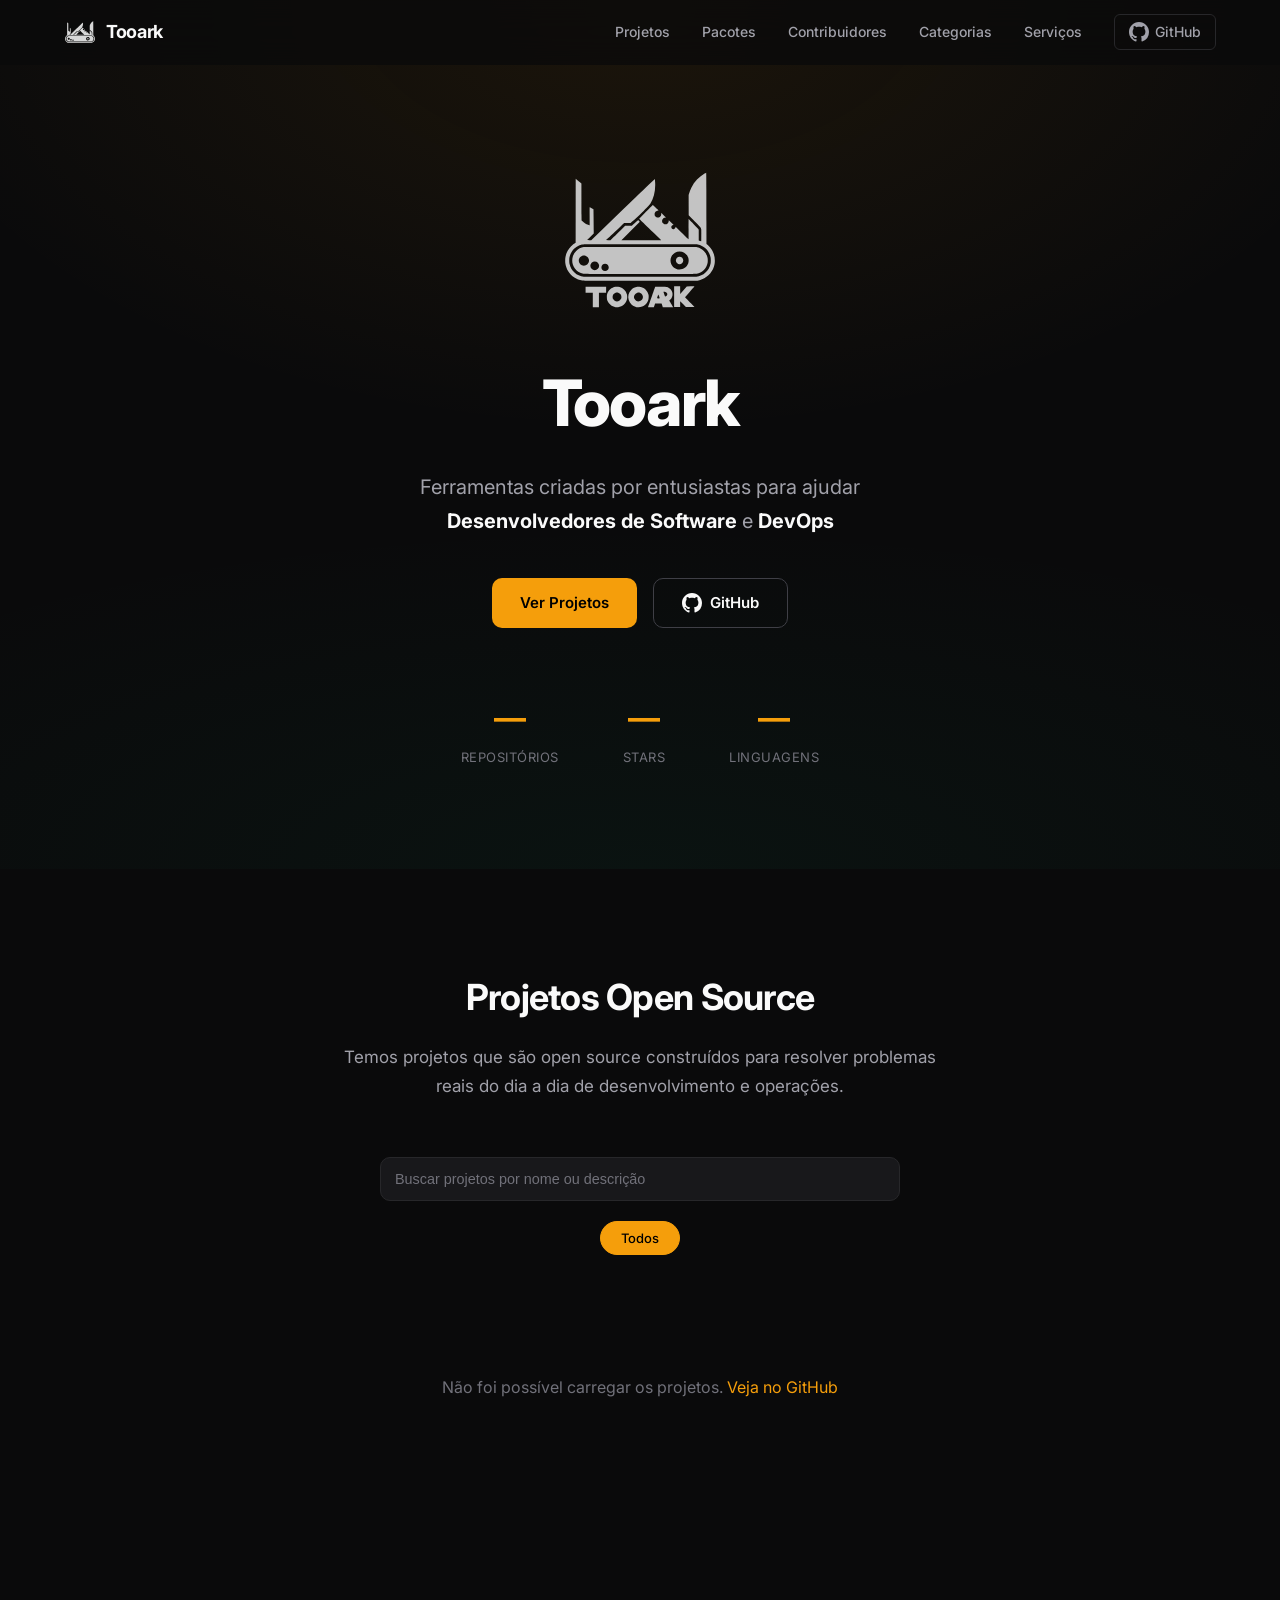
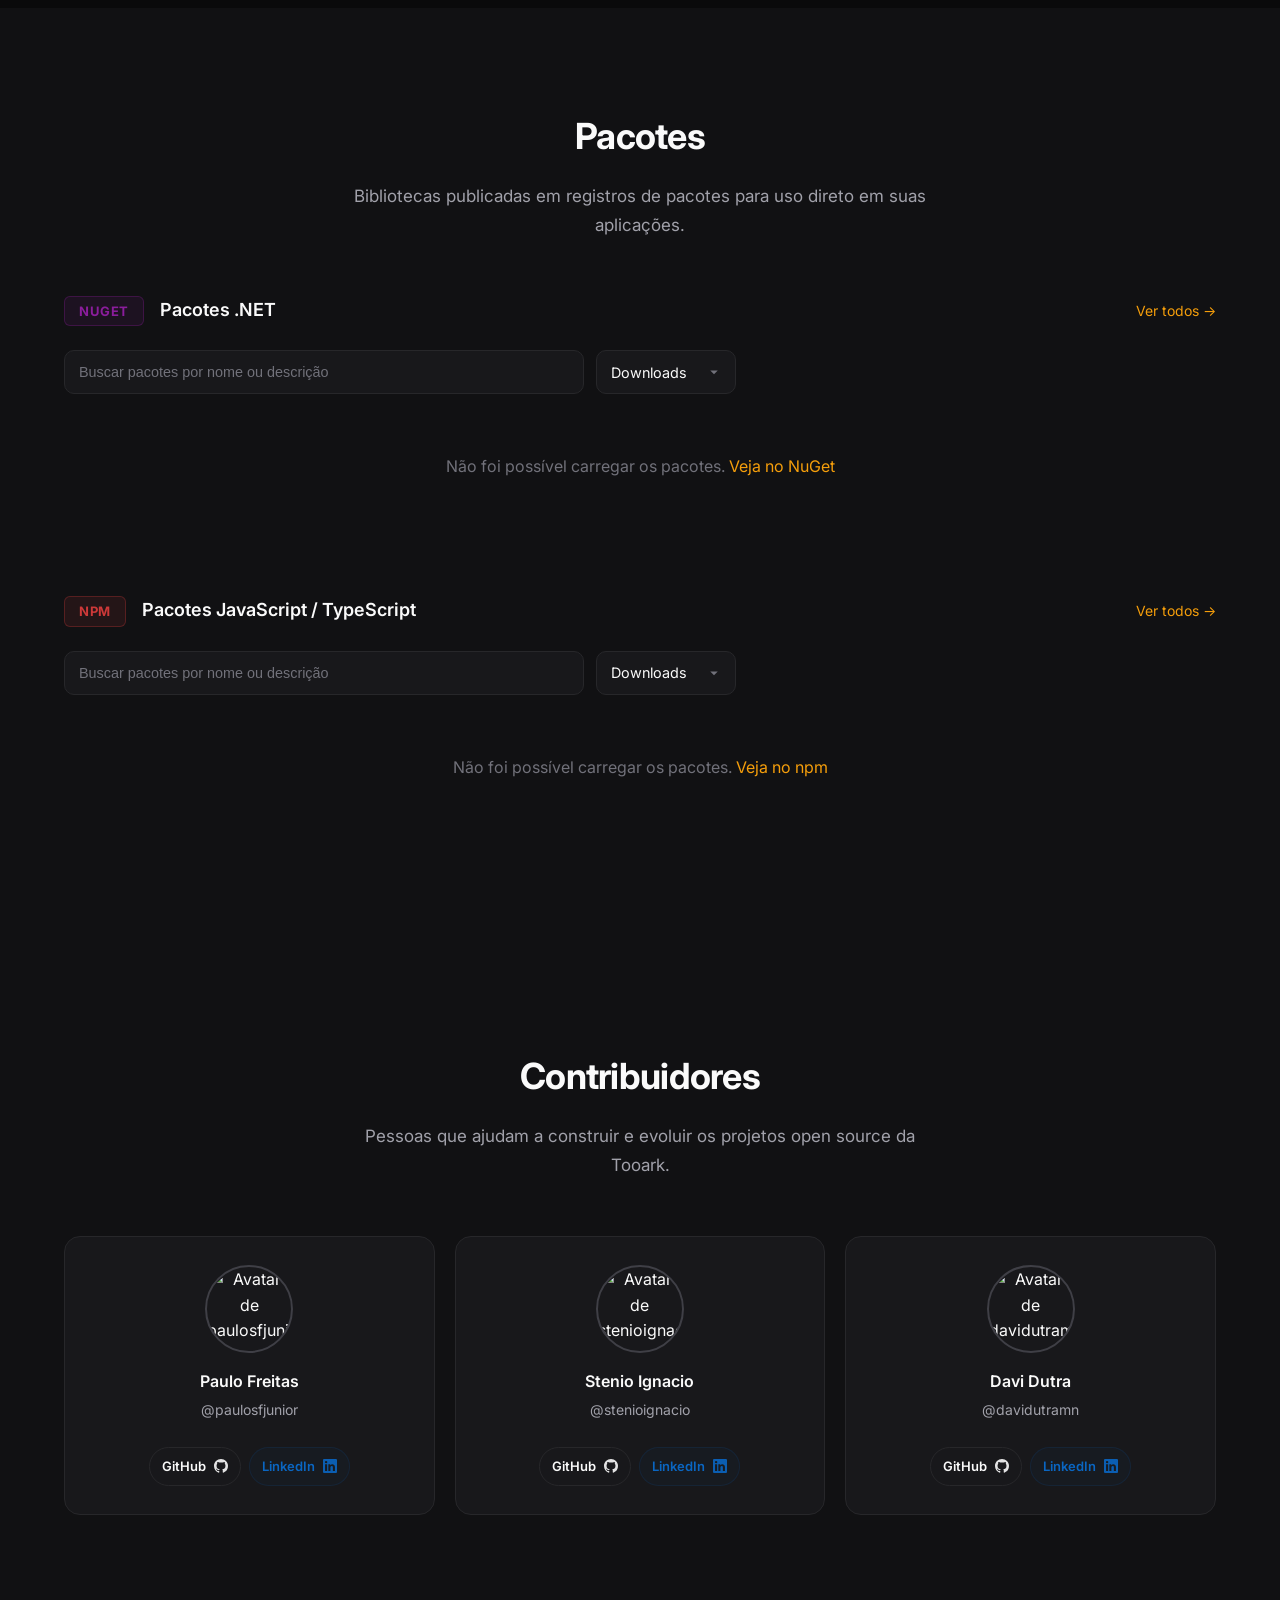
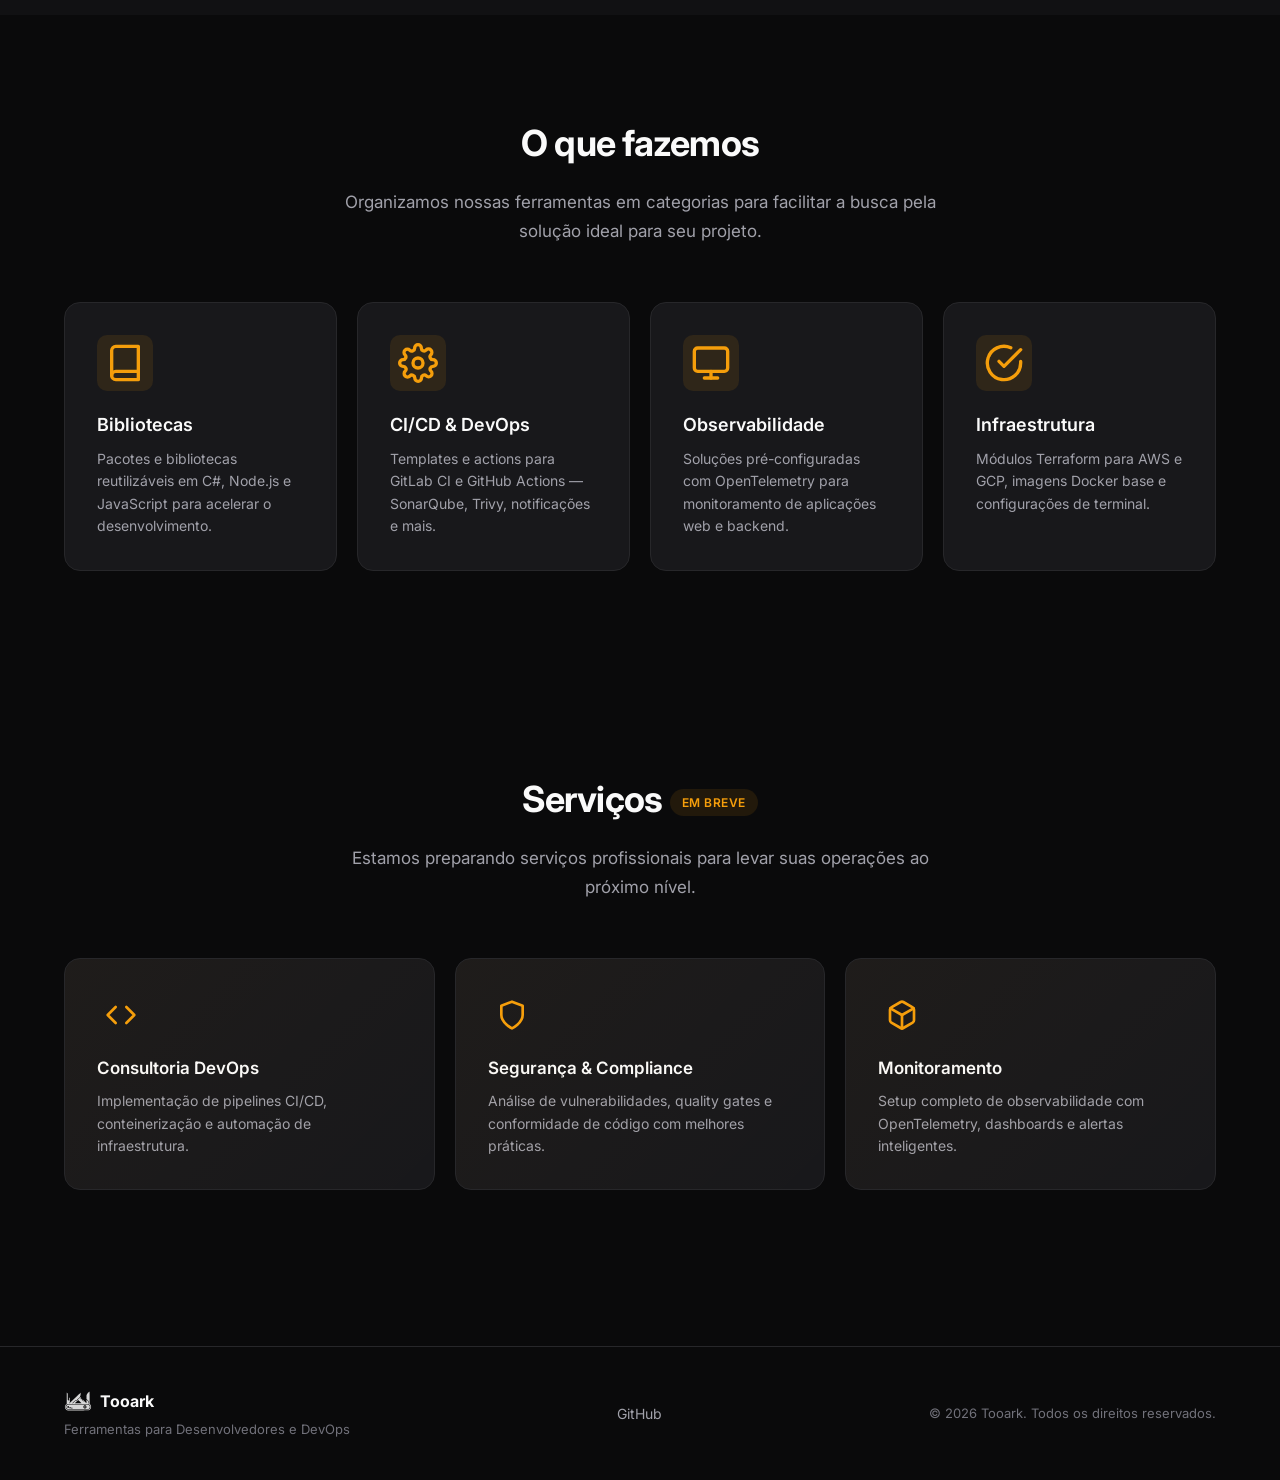
==== index.html @ 0045199f "feat: adicionar suporte para ordenação e busca de pacotes npm" ====
<!doctype html>
<html lang="pt-BR">
  <head>
    <meta charset="UTF-8" />
    <meta name="viewport" content="width=device-width, initial-scale=1.0" />
    <title>Tooark — Ferramentas para Desenvolvedores e DevOps</title>
    <meta
      name="description"
      content="Ferramentas open source criadas por entusiastas para ajudar desenvolvedores de software e DevOps. Bibliotecas, CI/CD templates, infraestrutura e mais."
    />
    <meta
      name="keywords"
      content="Tooark, open source, DevOps, developer tools, CI/CD, Terraform, observability, C#, Node.js"
    />
    <meta name="author" content="Tooark" />

    <!-- Open Graph -->
    <meta
      property="og:title"
      content="Tooark — Ferramentas para Desenvolvedores e DevOps"
    />
    <meta
      property="og:description"
      content="Ferramentas open source criadas por entusiastas para ajudar desenvolvedores de software e DevOps."
    />
    <meta property="og:image" content="https://tooark.com/media/favicon.png" />
    <meta property="og:url" content="https://tooark.com" />
    <meta property="og:type" content="website" />

    <!-- Twitter Card -->
    <meta name="twitter:card" content="summary_large_image" />
    <meta
      name="twitter:title"
      content="Tooark — Ferramentas para Desenvolvedores e DevOps"
    />
    <meta
      name="twitter:description"
      content="Ferramentas open source para desenvolvedores e DevOps."
    />
    <meta name="twitter:image" content="https://tooark.com/media/favicon.png" />

    <!-- Favicon -->
    <link rel="icon" type="image/svg+xml" href="media/favicon.svg" />
    <link rel="icon" type="image/png" href="media/favicon.png" />

    <!-- Fonts -->
    <link rel="preconnect" href="https://fonts.googleapis.com" />
    <link rel="preconnect" href="https://fonts.gstatic.com" crossorigin />
    <link
      href="https://fonts.googleapis.com/css2?family=Inter:wght@400;500;600;700;800&display=swap"
      rel="stylesheet"
    />

    <!-- Styles -->
    <link rel="stylesheet" href="css/style.css" />
  </head>
  <body>
    <!-- Header -->
    <header class="header" id="header">
      <div class="container header__inner">
        <a href="#" class="header__logo" aria-label="Tooark Home">
          <img src="media/logo-dark.svg" alt="Tooark" width="32" height="32" />
          <span>Tooark</span>
        </a>
        <nav class="header__nav" id="nav">
          <button class="header__close" id="navClose" aria-label="Fechar menu">
            <span></span><span></span>
          </button>
          <a href="#projects" class="header__link">Projetos</a>
          <a href="#packages" class="header__link">Pacotes</a>
          <a href="#contributors" class="header__link">Contribuidores</a>
          <a href="#categories" class="header__link">Categorias</a>
          <a href="#services" class="header__link">Serviços</a>
          <a
            href="https://github.com/Tooark"
            class="header__link header__link--github"
            target="_blank"
            rel="noopener noreferrer"
          >
            <svg
              width="20"
              height="20"
              viewBox="0 0 24 24"
              fill="currentColor"
              aria-hidden="true"
            >
              <path
                d="M12 0C5.37 0 0 5.37 0 12c0 5.31 3.435 9.795 8.205 11.385.6.105.825-.255.825-.57 0-.285-.015-1.23-.015-2.235-3.015.555-3.795-.735-4.035-1.41-.135-.345-.72-1.41-1.23-1.695-.42-.225-1.02-.78-.015-.795.945-.015 1.62.87 1.845 1.23 1.08 1.815 2.805 1.305 3.495.99.105-.78.42-1.305.765-1.605-2.67-.3-5.46-1.335-5.46-5.925 0-1.305.465-2.385 1.23-3.225-.12-.3-.54-1.53.12-3.18 0 0 1.005-.315 3.3 1.23.96-.27 1.98-.405 3-.405s2.04.135 3 .405c2.295-1.56 3.3-1.23 3.3-1.23.66 1.65.24 2.88.12 3.18.765.84 1.23 1.905 1.23 3.225 0 4.605-2.805 5.625-5.475 5.925.435.375.81 1.095.81 2.22 0 1.605-.015 2.895-.015 3.3 0 .315.225.69.825.57A12.02 12.02 0 0024 12c0-6.63-5.37-12-12-12z"
              />
            </svg>
            GitHub
          </a>
        </nav>
        <button
          class="header__toggle"
          id="navToggle"
          aria-label="Abrir menu"
          aria-expanded="false"
        >
          <span></span><span></span><span></span>
        </button>
      </div>
    </header>

    <!-- Hero -->
    <section class="hero">
      <div class="hero__bg"></div>
      <div class="container hero__inner">
        <div class="hero__logo" aria-hidden="true">
          <img src="media/tooark-dark.svg" alt="" width="160" height="160" />
        </div>
        <h1 class="hero__title">Tooark</h1>
        <p class="hero__subtitle">
          Ferramentas criadas por entusiastas para ajudar<br />
          <strong>Desenvolvedores de Software</strong>
          e <strong>DevOps</strong>
        </p>
        <div class="hero__actions">
          <a href="#projects" class="btn btn--primary">Ver Projetos</a>
          <a
            href="https://github.com/Tooark"
            class="btn btn--outline"
            target="_blank"
            rel="noopener noreferrer"
          >
            <svg
              width="20"
              height="20"
              viewBox="0 0 24 24"
              fill="currentColor"
              aria-hidden="true"
            >
              <path
                d="M12 0C5.37 0 0 5.37 0 12c0 5.31 3.435 9.795 8.205 11.385.6.105.825-.255.825-.57 0-.285-.015-1.23-.015-2.235-3.015.555-3.795-.735-4.035-1.41-.135-.345-.72-1.41-1.23-1.695-.42-.225-1.02-.78-.015-.795.945-.015 1.62.87 1.845 1.23 1.08 1.815 2.805 1.305 3.495.99.105-.78.42-1.305.765-1.605-2.67-.3-5.46-1.335-5.46-5.925 0-1.305.465-2.385 1.23-3.225-.12-.3-.54-1.53.12-3.18 0 0 1.005-.315 3.3 1.23.96-.27 1.98-.405 3-.405s2.04.135 3 .405c2.295-1.56 3.3-1.23 3.3-1.23.66 1.65.24 2.88.12 3.18.765.84 1.23 1.905 1.23 3.225 0 4.605-2.805 5.625-5.475 5.925.435.375.81 1.095.81 2.22 0 1.605-.015 2.895-.015 3.3 0 .315.225.69.825.57A12.02 12.02 0 0024 12c0-6.63-5.37-12-12-12z"
              />
            </svg>
            GitHub
          </a>
        </div>
        <div class="hero__stats" id="heroStats">
          <div class="hero__stat">
            <span class="hero__stat-value" id="statRepos">—</span>
            <span class="hero__stat-label">Repositórios</span>
          </div>
          <div class="hero__stat">
            <span class="hero__stat-value" id="statStars">—</span>
            <span class="hero__stat-label">Stars</span>
          </div>
          <div class="hero__stat">
            <span class="hero__stat-value" id="statLanguages">—</span>
            <span class="hero__stat-label">Linguagens</span>
          </div>
        </div>
      </div>
    </section>

    <!-- Projects -->
    <section class="section" id="projects">
      <div class="container">
        <div class="section__header">
          <h2 class="section__title">Projetos Open Source</h2>
          <p class="section__desc">
            Temos projetos que são open source construídos para resolver
            problemas reais do dia a dia de desenvolvimento e operações.
          </p>
        </div>
        <div class="list-controls">
          <input
            type="search"
            id="projectSearch"
            class="list-search"
            placeholder="Buscar projetos por nome ou descrição"
            aria-label="Buscar projetos"
            autocomplete="off"
          />
        </div>
        <div class="projects__filters" id="projectFilters">
          <button class="filter-btn active" data-filter="all">Todos</button>
        </div>
        <div class="projects__grid" id="projectsGrid">
          <div class="projects__loading">
            <div class="spinner"></div>
            <p>Carregando projetos...</p>
          </div>
        </div>
        <div class="list-more-wrap">
          <button
            class="btn btn--outline list-more"
            id="projectsShowMore"
            type="button"
            style="display: none"
          >
            Mostrar mais
          </button>
        </div>
      </div>
    </section>

    <!-- Packages -->
    <section class="section section--alt" id="packages">
      <div class="container">
        <div class="section__header">
          <h2 class="section__title">Pacotes</h2>
          <p class="section__desc">
            Bibliotecas publicadas em registros de pacotes para uso direto em
            suas aplicações.
          </p>
        </div>

        <!-- NuGet -->
        <div class="packages__registry">
          <div class="packages__registry-header">
            <span class="registry-badge registry-badge--nuget">NuGet</span>
            <div class="packages__registry-info">
              <h3 class="packages__registry-title">Pacotes .NET</h3>
              <span class="packages__registry-meta" id="nugetMeta"></span>
            </div>
            <a
              href="https://www.nuget.org/profiles/Tooark"
              class="packages__registry-link"
              target="_blank"
              rel="noopener noreferrer"
              >Ver todos &rarr;</a
            >
          </div>
          <div
            class="list-controls list-controls--packages"
            style="display: flex; gap: 12px; align-items: center"
          >
            <input
              type="search"
              id="nugetSearch"
              class="list-search"
              placeholder="Buscar pacotes por nome ou descrição"
              aria-label="Buscar pacotes NuGet"
              autocomplete="off"
              style="flex: 1 1 0"
            />
            <select
              id="nugetSort"
              class="list-sort"
              aria-label="Ordenar pacotes"
              style="min-width: 140px"
            >
              <option value="downloads" selected>Downloads</option>
              <option value="name">Nome</option>
            </select>
          </div>
          <div class="packages__grid" id="nugetGrid">
            <div class="packages__loading">
              <div class="spinner"></div>
              <p>Carregando pacotes...</p>
            </div>
          </div>
          <div class="list-more-wrap">
            <button
              class="btn btn--outline list-more"
              id="nugetShowMore"
              type="button"
              style="display: none"
            >
              Mostrar mais
            </button>
          </div>
        </div>

        <!-- npm -->
        <div class="packages__registry">
          <div class="packages__registry-header">
            <span class="registry-badge registry-badge--npm">npm</span>
            <div class="packages__registry-info">
              <h3 class="packages__registry-title">
                Pacotes JavaScript / TypeScript
              </h3>
              <span class="packages__registry-meta" id="npmMeta"></span>
            </div>
            <a
              href="https://www.npmjs.com/search?q=sanitized_name%3A%40tooark"
              class="packages__registry-link"
              target="_blank"
              rel="noopener noreferrer"
              >Ver todos &rarr;</a
            >
          </div>
          <div
            class="list-controls list-controls--packages"
            style="display: flex; gap: 12px; align-items: center"
          >
            <input
              type="search"
              id="npmSearch"
              class="list-search"
              placeholder="Buscar pacotes por nome ou descrição"
              aria-label="Buscar pacotes npm"
              autocomplete="off"
              style="flex: 1 1 0"
            />
            <select
              id="npmSort"
              class="list-sort"
              aria-label="Ordenar pacotes"
              style="min-width: 140px"
            >
              <option value="downloads" selected>Downloads</option>
              <option value="name">Nome</option>
            </select>
          </div>
          <div class="packages__grid" id="npmGrid">
            <div class="packages__loading">
              <div class="spinner"></div>
              <p>Carregando pacotes...</p>
            </div>
          </div>
          <div class="list-more-wrap">
            <button
              class="btn btn--outline list-more"
              id="npmShowMore"
              type="button"
              style="display: none"
            >
              Mostrar mais
            </button>
          </div>
        </div>
      </div>
    </section>

    <!-- Contributors -->
    <section class="section section--alt" id="contributors">
      <div class="container">
        <div class="section__header">
          <h2 class="section__title">Contribuidores</h2>
          <p class="section__desc">
            Pessoas que ajudam a construir e evoluir os projetos open source da
            Tooark.
          </p>
        </div>
        <div class="contributors__grid">
          <div class="contributor-card">
            <img
              class="contributor-card__avatar"
              src="https://github.com/paulosfjunior.png?size=200"
              alt="Avatar de paulosfjunior"
              width="88"
              height="88"
              loading="lazy"
            />
            <h3 class="contributor-card__name">Paulo Freitas</h3>
            <p class="contributor-card__username">@paulosfjunior</p>
            <div class="contributor-card__actions">
              <a
                href="https://github.com/paulosfjunior"
                class="contributor-card__action"
                target="_blank"
                rel="noopener noreferrer"
                >GitHub
                <svg
                  width="14"
                  height="14"
                  viewBox="0 0 24 24"
                  fill="currentColor"
                  aria-hidden="true"
                >
                  <path
                    d="M12 0C5.37 0 0 5.37 0 12c0 5.31 3.435 9.795 8.205 11.385.6.105.825-.255.825-.57 0-.285-.015-1.23-.015-2.235-3.015.555-3.795-.735-4.035-1.41-.135-.345-.72-1.41-1.23-1.695-.42-.225-1.02-.78-.015-.795.945-.015 1.62.87 1.845 1.23 1.08 1.815 2.805 1.305 3.495.99.105-.78.42-1.305.765-1.605-2.67-.3-5.46-1.335-5.46-5.925 0-1.305.465-2.385 1.23-3.225-.12-.3-.54-1.53.12-3.18 0 0 1.005-.315 3.3 1.23.96-.27 1.98-.405 3-.405s2.04.135 3 .405c2.295-1.56 3.3-1.23 3.3-1.23.66 1.65.24 2.88.12 3.18.765.84 1.23 1.905 1.23 3.225 0 4.605-2.805 5.625-5.475 5.925.435.375.81 1.095.81 2.22 0 1.605-.015 2.895-.015 3.3 0 .315.225.69.825.57A12.02 12.02 0 0024 12c0-6.63-5.37-12-12-12z"
                  />
                </svg>
              </a>
              <a
                href="https://www.linkedin.com/in/paulosfjunior/"
                class="contributor-card__action contributor-card__action--linkedin"
                target="_blank"
                rel="noopener noreferrer"
                >LinkedIn
                <svg
                  width="14"
                  height="14"
                  viewBox="0 0 34 34"
                  fill="currentColor"
                  aria-hidden="true"
                >
                  <path
                    fill="#0a66c2"
                    d="M34 2.5v29a2.5 2.5 0 0 1-2.5 2.5h-29A2.5 2.5 0 0 1 0 31.5v-29A2.5 2.5 0 0 1 2.5 0h29A2.5 2.5 0 0 1 34 2.5M10 13H5v16h5zm.45-5.5a2.88 2.88 0 0 0-2.86-2.9H7.5a2.9 2.9 0 0 0 0 5.8 2.88 2.88 0 0 0 2.95-2.81zM29 19.28c0-4.81-3.06-6.68-6.1-6.68a5.7 5.7 0 0 0-5.06 2.58h-.14V13H13v16h5v-8.51a3.32 3.32 0 0 1 3-3.58h.19c1.59 0 2.77 1 2.77 3.52V29h5z"
                  ></path>
                </svg>
              </a>
            </div>
          </div>

          <div class="contributor-card">
            <img
              class="contributor-card__avatar"
              src="https://github.com/stenioignacio.png?size=200"
              alt="Avatar de stenioignacio"
              width="88"
              height="88"
              loading="lazy"
            />
            <h3 class="contributor-card__name">Stenio Ignacio</h3>
            <p class="contributor-card__username">@stenioignacio</p>
            <div class="contributor-card__actions">
              <a
                href="https://github.com/stenioignacio"
                class="contributor-card__action"
                target="_blank"
                rel="noopener noreferrer"
                >GitHub
                <svg
                  width="14"
                  height="14"
                  viewBox="0 0 24 24"
                  fill="currentColor"
                  aria-hidden="true"
                >
                  <path
                    d="M12 0C5.37 0 0 5.37 0 12c0 5.31 3.435 9.795 8.205 11.385.6.105.825-.255.825-.57 0-.285-.015-1.23-.015-2.235-3.015.555-3.795-.735-4.035-1.41-.135-.345-.72-1.41-1.23-1.695-.42-.225-1.02-.78-.015-.795.945-.015 1.62.87 1.845 1.23 1.08 1.815 2.805 1.305 3.495.99.105-.78.42-1.305.765-1.605-2.67-.3-5.46-1.335-5.46-5.925 0-1.305.465-2.385 1.23-3.225-.12-.3-.54-1.53.12-3.18 0 0 1.005-.315 3.3 1.23.96-.27 1.98-.405 3-.405s2.04.135 3 .405c2.295-1.56 3.3-1.23 3.3-1.23.66 1.65.24 2.88.12 3.18.765.84 1.23 1.905 1.23 3.225 0 4.605-2.805 5.625-5.475 5.925.435.375.81 1.095.81 2.22 0 1.605-.015 2.895-.015 3.3 0 .315.225.69.825.57A12.02 12.02 0 0024 12c0-6.63-5.37-12-12-12z"
                  />
                </svg>
              </a>
              <a
                href="https://www.linkedin.com/in/stenio-ignacio-devops/"
                class="contributor-card__action contributor-card__action--linkedin"
                target="_blank"
                rel="noopener noreferrer"
                >LinkedIn
                <svg
                  width="14"
                  height="14"
                  viewBox="0 0 34 34"
                  fill="currentColor"
                  aria-hidden="true"
                >
                  <path
                    fill="#0a66c2"
                    d="M34 2.5v29a2.5 2.5 0 0 1-2.5 2.5h-29A2.5 2.5 0 0 1 0 31.5v-29A2.5 2.5 0 0 1 2.5 0h29A2.5 2.5 0 0 1 34 2.5M10 13H5v16h5zm.45-5.5a2.88 2.88 0 0 0-2.86-2.9H7.5a2.9 2.9 0 0 0 0 5.8 2.88 2.88 0 0 0 2.95-2.81zM29 19.28c0-4.81-3.06-6.68-6.1-6.68a5.7 5.7 0 0 0-5.06 2.58h-.14V13H13v16h5v-8.51a3.32 3.32 0 0 1 3-3.58h.19c1.59 0 2.77 1 2.77 3.52V29h5z"
                  ></path>
                </svg>
              </a>
            </div>
          </div>

          <div class="contributor-card">
            <img
              class="contributor-card__avatar"
              src="https://github.com/davidutramn.png?size=200"
              alt="Avatar de davidutramn"
              width="88"
              height="88"
              loading="lazy"
            />
            <h3 class="contributor-card__name">Davi Dutra</h3>
            <p class="contributor-card__username">@davidutramn</p>
            <div class="contributor-card__actions">
              <a
                href="https://github.com/davidutramn"
                class="contributor-card__action"
                target="_blank"
                rel="noopener noreferrer"
                >GitHub
                <svg
                  width="14"
                  height="14"
                  viewBox="0 0 24 24"
                  fill="currentColor"
                  aria-hidden="true"
                >
                  <path
                    d="M12 0C5.37 0 0 5.37 0 12c0 5.31 3.435 9.795 8.205 11.385.6.105.825-.255.825-.57 0-.285-.015-1.23-.015-2.235-3.015.555-3.795-.735-4.035-1.41-.135-.345-.72-1.41-1.23-1.695-.42-.225-1.02-.78-.015-.795.945-.015 1.62.87 1.845 1.23 1.08 1.815 2.805 1.305 3.495.99.105-.78.42-1.305.765-1.605-2.67-.3-5.46-1.335-5.46-5.925 0-1.305.465-2.385 1.23-3.225-.12-.3-.54-1.53.12-3.18 0 0 1.005-.315 3.3 1.23.96-.27 1.98-.405 3-.405s2.04.135 3 .405c2.295-1.56 3.3-1.23 3.3-1.23.66 1.65.24 2.88.12 3.18.765.84 1.23 1.905 1.23 3.225 0 4.605-2.805 5.625-5.475 5.925.435.375.81 1.095.81 2.22 0 1.605-.015 2.895-.015 3.3 0 .315.225.69.825.57A12.02 12.02 0 0024 12c0-6.63-5.37-12-12-12z"
                  />
                </svg>
              </a>
              <a
                href="https://www.linkedin.com/in/davidutramn/"
                class="contributor-card__action contributor-card__action--linkedin"
                target="_blank"
                rel="noopener noreferrer"
                >LinkedIn
                <svg
                  width="14"
                  height="14"
                  viewBox="0 0 34 34"
                  fill="currentColor"
                  aria-hidden="true"
                >
                  <path
                    fill="#0a66c2"
                    d="M34 2.5v29a2.5 2.5 0 0 1-2.5 2.5h-29A2.5 2.5 0 0 1 0 31.5v-29A2.5 2.5 0 0 1 2.5 0h29A2.5 2.5 0 0 1 34 2.5M10 13H5v16h5zm.45-5.5a2.88 2.88 0 0 0-2.86-2.9H7.5a2.9 2.9 0 0 0 0 5.8 2.88 2.88 0 0 0 2.95-2.81zM29 19.28c0-4.81-3.06-6.68-6.1-6.68a5.7 5.7 0 0 0-5.06 2.58h-.14V13H13v16h5v-8.51a3.32 3.32 0 0 1 3-3.58h.19c1.59 0 2.77 1 2.77 3.52V29h5z"
                  ></path>
                </svg>
              </a>
            </div>
          </div>
        </div>
      </div>
    </section>

    <!-- Categories -->
    <section class="section" id="categories">
      <div class="container">
        <div class="section__header">
          <h2 class="section__title">O que fazemos</h2>
          <p class="section__desc">
            Organizamos nossas ferramentas em categorias para facilitar a busca
            pela solução ideal para seu projeto.
          </p>
        </div>
        <div class="categories__grid">
          <div class="category-card">
            <div class="category-card__icon">
              <svg
                width="40"
                height="40"
                viewBox="0 0 24 24"
                fill="none"
                stroke="currentColor"
                stroke-width="2"
                stroke-linecap="round"
                stroke-linejoin="round"
              >
                <path d="M4 19.5A2.5 2.5 0 0 1 6.5 17H20" />
                <path
                  d="M6.5 2H20v20H6.5A2.5 2.5 0 0 1 4 19.5v-15A2.5 2.5 0 0 1 6.5 2z"
                />
              </svg>
            </div>
            <h3 class="category-card__title">Bibliotecas</h3>
            <p class="category-card__desc">
              Pacotes e bibliotecas reutilizáveis em C#, Node.js e JavaScript
              para acelerar o desenvolvimento.
            </p>
          </div>
          <div class="category-card">
            <div class="category-card__icon">
              <svg
                width="40"
                height="40"
                viewBox="0 0 24 24"
                fill="none"
                stroke="currentColor"
                stroke-width="2"
                stroke-linecap="round"
                stroke-linejoin="round"
              >
                <circle cx="12" cy="12" r="3" />
                <path
                  d="M19.4 15a1.65 1.65 0 0 0 .33 1.82l.06.06a2 2 0 0 1-2.83 2.83l-.06-.06a1.65 1.65 0 0 0-1.82-.33 1.65 1.65 0 0 0-1 1.51V21a2 2 0 0 1-4 0v-.09A1.65 1.65 0 0 0 9 19.4a1.65 1.65 0 0 0-1.82.33l-.06.06a2 2 0 0 1-2.83-2.83l.06-.06A1.65 1.65 0 0 0 4.68 15a1.65 1.65 0 0 0-1.51-1H3a2 2 0 0 1 0-4h.09A1.65 1.65 0 0 0 4.6 9a1.65 1.65 0 0 0-.33-1.82l-.06-.06a2 2 0 0 1 2.83-2.83l.06.06A1.65 1.65 0 0 0 9 4.68a1.65 1.65 0 0 0 1-1.51V3a2 2 0 0 1 4 0v.09a1.65 1.65 0 0 0 1 1.51 1.65 1.65 0 0 0 1.82-.33l.06-.06a2 2 0 0 1 2.83 2.83l-.06.06A1.65 1.65 0 0 0 19.4 9a1.65 1.65 0 0 0 1.51 1H21a2 2 0 0 1 0 4h-.09a1.65 1.65 0 0 0-1.51 1z"
                />
              </svg>
            </div>
            <h3 class="category-card__title">CI/CD &amp; DevOps</h3>
            <p class="category-card__desc">
              Templates e actions para GitLab CI e GitHub Actions — SonarQube,
              Trivy, notificações e mais.
            </p>
          </div>
          <div class="category-card">
            <div class="category-card__icon">
              <svg
                width="40"
                height="40"
                viewBox="0 0 24 24"
                fill="none"
                stroke="currentColor"
                stroke-width="2"
                stroke-linecap="round"
                stroke-linejoin="round"
              >
                <rect x="2" y="3" width="20" height="14" rx="2" ry="2" />
                <line x1="8" y1="21" x2="16" y2="21" />
                <line x1="12" y1="17" x2="12" y2="21" />
              </svg>
            </div>
            <h3 class="category-card__title">Observabilidade</h3>
            <p class="category-card__desc">
              Soluções pré-configuradas com OpenTelemetry para monitoramento de
              aplicações web e backend.
            </p>
          </div>
          <div class="category-card">
            <div class="category-card__icon">
              <svg
                width="40"
                height="40"
                viewBox="0 0 24 24"
                fill="none"
                stroke="currentColor"
                stroke-width="2"
                stroke-linecap="round"
                stroke-linejoin="round"
              >
                <path d="M22 11.08V12a10 10 0 1 1-5.93-9.14" />
                <polyline points="22 4 12 14.01 9 11.01" />
              </svg>
            </div>
            <h3 class="category-card__title">Infraestrutura</h3>
            <p class="category-card__desc">
              Módulos Terraform para AWS e GCP, imagens Docker base e
              configurações de terminal.
            </p>
          </div>
        </div>
      </div>
    </section>

    <!-- Services -->
    <section class="section" id="services">
      <div class="container">
        <div class="section__header">
          <h2 class="section__title">
            Serviços <span class="badge">Em breve</span>
          </h2>
          <p class="section__desc">
            Estamos preparando serviços profissionais para levar suas operações
            ao próximo nível.
          </p>
        </div>
        <div class="services__grid">
          <div class="service-card">
            <div class="service-card__icon">
              <svg
                width="32"
                height="32"
                viewBox="0 0 24 24"
                fill="none"
                stroke="currentColor"
                stroke-width="2"
                stroke-linecap="round"
                stroke-linejoin="round"
              >
                <polyline points="16 18 22 12 16 6" />
                <polyline points="8 6 2 12 8 18" />
              </svg>
            </div>
            <h3 class="service-card__title">Consultoria DevOps</h3>
            <p class="service-card__desc">
              Implementação de pipelines CI/CD, conteinerização e automação de
              infraestrutura.
            </p>
          </div>
          <div class="service-card">
            <div class="service-card__icon">
              <svg
                width="32"
                height="32"
                viewBox="0 0 24 24"
                fill="none"
                stroke="currentColor"
                stroke-width="2"
                stroke-linecap="round"
                stroke-linejoin="round"
              >
                <path d="M12 22s8-4 8-10V5l-8-3-8 3v7c0 6 8 10 8 10z" />
              </svg>
            </div>
            <h3 class="service-card__title">Segurança &amp; Compliance</h3>
            <p class="service-card__desc">
              Análise de vulnerabilidades, quality gates e conformidade de
              código com melhores práticas.
            </p>
          </div>
          <div class="service-card">
            <div class="service-card__icon">
              <svg
                width="32"
                height="32"
                viewBox="0 0 24 24"
                fill="none"
                stroke="currentColor"
                stroke-width="2"
                stroke-linecap="round"
                stroke-linejoin="round"
              >
                <path
                  d="M21 16V8a2 2 0 0 0-1-1.73l-7-4a2 2 0 0 0-2 0l-7 4A2 2 0 0 0 3 8v8a2 2 0 0 0 1 1.73l7 4a2 2 0 0 0 2 0l7-4A2 2 0 0 0 21 16z"
                />
                <polyline points="3.27 6.96 12 12.01 20.73 6.96" />
                <line x1="12" y1="22.08" x2="12" y2="12" />
              </svg>
            </div>
            <h3 class="service-card__title">Monitoramento</h3>
            <p class="service-card__desc">
              Setup completo de observabilidade com OpenTelemetry, dashboards e
              alertas inteligentes.
            </p>
          </div>
        </div>
        <!-- <div class="services__cta">
          <p>Quer ser notificado quando os serviços estiverem disponíveis?</p>
          <a href="mailto:contato@tooark.com" class="btn btn--primary"
            >Entre em contato</a
          >
        </div> -->
      </div>
    </section>

    <!-- Footer -->
    <footer class="footer">
      <div class="container footer__inner">
        <div class="footer__brand">
          <a href="#" class="footer__logo" aria-label="Tooark Home">
            <img
              src="media/logo-dark.svg"
              alt="Tooark"
              width="28"
              height="28"
            />
            <span>Tooark</span>
          </a>
          <p class="footer__tagline">
            Ferramentas para Desenvolvedores e DevOps
          </p>
        </div>
        <div class="footer__links">
          <a
            href="https://github.com/Tooark"
            target="_blank"
            rel="noopener noreferrer"
            >GitHub</a
          >
          <!-- <a href="mailto:contato@tooark.com">Contato</a> -->
        </div>
        <div class="footer__copy">
          <p>
            &copy; <span id="year"></span> Tooark. Todos os direitos reservados.
          </p>
        </div>
      </div>
    </footer>

    <script src="js/main.js"></script>
  </body>
</html>
---- css/style.css ----
/* ============================================
   Tooark — Design System & Styles
   ============================================ */

/* --- Reset & Base --- */
*,
*::before,
*::after {
  margin: 0;
  padding: 0;
  box-sizing: border-box;
}

:root {
  --color-bg: #0a0a0b;
  --color-bg-alt: #111113;
  --color-surface: #18181b;
  --color-surface-hover: #1f1f23;
  --color-border: #27272a;
  --color-border-light: #3f3f46;
  --color-text: #fafafa;
  --color-text-secondary: #a1a1aa;
  --color-text-muted: #71717a;
  --color-primary: #f59e0b;
  --color-primary-hover: #d97706;
  --color-primary-bg: rgba(245, 158, 11, 0.1);
  --color-accent: #10b981;
  --font-family: 'Inter', -apple-system, BlinkMacSystemFont, 'Segoe UI', sans-serif;
  --radius-sm: 6px;
  --radius-md: 10px;
  --radius-lg: 16px;
  --radius-xl: 24px;
  --shadow-sm: 0 1px 2px rgba(0,0,0,0.3);
  --shadow-md: 0 4px 12px rgba(0,0,0,0.4);
  --shadow-lg: 0 8px 32px rgba(0,0,0,0.5);
  --transition: 0.2s ease;
}

html {
  scroll-behavior: smooth;
  scroll-padding-top: 80px;
}

body {
  font-family: var(--font-family);
  background: var(--color-bg);
  color: var(--color-text);
  line-height: 1.6;
  -webkit-font-smoothing: antialiased;
  -moz-osx-font-smoothing: grayscale;
}

a {
  color: inherit;
  text-decoration: none;
}

img {
  display: block;
  max-width: 100%;
}

button {
  font-family: inherit;
  cursor: pointer;
  border: none;
  background: none;
}

/* --- Container --- */
.container {
  width: 100%;
  max-width: 1200px;
  margin: 0 auto;
  padding: 0 24px;
}

/* --- Buttons --- */
.btn {
  display: inline-flex;
  align-items: center;
  gap: 8px;
  padding: 12px 28px;
  border-radius: var(--radius-md);
  font-size: 0.938rem;
  font-weight: 600;
  transition: all var(--transition);
  white-space: nowrap;
}

.btn--primary {
  background: var(--color-primary);
  color: #000;
}

.btn--primary:hover {
  background: var(--color-primary-hover);
  transform: translateY(-1px);
  box-shadow: 0 4px 16px rgba(245, 158, 11, 0.3);
}

.btn--outline {
  border: 1.5px solid var(--color-border-light);
  color: var(--color-text);
  background: transparent;
}

.btn--outline:hover {
  border-color: var(--color-text-secondary);
  background: var(--color-surface);
  transform: translateY(-1px);
}

/* --- Badge --- */
.badge {
  display: inline-block;
  padding: 4px 12px;
  border-radius: 100px;
  font-size: 0.75rem;
  font-weight: 600;
  text-transform: uppercase;
  letter-spacing: 0.5px;
  background: var(--color-primary-bg);
  color: var(--color-primary);
  vertical-align: middle;
}

/* ============================================
   HEADER
   ============================================ */
.header {
  position: fixed;
  top: 0;
  left: 0;
  right: 0;
  z-index: 100;
  background: rgba(10, 10, 11, 0.8);
  backdrop-filter: blur(16px);
  -webkit-backdrop-filter: blur(16px);
  border-bottom: 1px solid transparent;
  transition: border-color var(--transition);
}

.header--scrolled {
  border-bottom-color: var(--color-border);
}

.header__inner {
  display: flex;
  align-items: center;
  justify-content: space-between;
  height: 64px;
}

.header__logo {
  display: flex;
  align-items: center;
  gap: 10px;
  font-size: 1.125rem;
  font-weight: 700;
  letter-spacing: -0.02em;
}

.header__logo img {
  filter: invert(1);
}

.header__nav {
  display: flex;
  align-items: center;
  gap: 32px;
}

.header__link {
  font-size: 0.875rem;
  font-weight: 500;
  color: var(--color-text-secondary);
  transition: color var(--transition);
}

.header__link:hover {
  color: var(--color-text);
}

.header__link--github {
  display: inline-flex;
  align-items: center;
  gap: 6px;
  padding: 6px 14px;
  border-radius: var(--radius-sm);
  border: 1px solid var(--color-border);
  transition: all var(--transition);
}

.header__link--github:hover {
  border-color: var(--color-border-light);
  background: var(--color-surface);
  color: var(--color-text);
}

.header__toggle {
  display: none;
  flex-direction: column;
  gap: 5px;
  padding: 4px;
}

.header__toggle span {
  display: block;
  width: 24px;
  height: 2px;
  background: var(--color-text);
  border-radius: 2px;
  transition: all 0.3s ease;
}

.header__close {
  display: none;
}

/* ============================================
   HERO
   ============================================ */
.hero {
  position: relative;
  padding: 160px 0 100px;
  overflow: hidden;
  text-align: center;
}

.hero__bg {
  position: absolute;
  inset: 0;
  background:
    radial-gradient(ellipse 60% 50% at 50% 0%, rgba(245, 158, 11, 0.08), transparent),
    radial-gradient(ellipse 80% 40% at 50% 100%, rgba(16, 185, 129, 0.05), transparent);
  pointer-events: none;
}

.hero__inner {
  position: relative;
}

.hero__logo {
  margin-bottom: 32px;
  animation: fadeInUp 0.6s ease;
}

.hero__logo img {
  margin: 0 auto;
  filter: invert(1);
  opacity: 0.9;
}

.hero__title {
  font-size: clamp(2.5rem, 6vw, 4rem);
  font-weight: 800;
  letter-spacing: -0.03em;
  margin-bottom: 16px;
  animation: fadeInUp 0.6s ease 0.1s both;
}

.hero__subtitle {
  font-size: clamp(1rem, 2.5vw, 1.25rem);
  color: var(--color-text-secondary);
  line-height: 1.7;
  max-width: 580px;
  margin: 0 auto 40px;
  animation: fadeInUp 0.6s ease 0.2s both;
}

.hero__subtitle strong {
  color: var(--color-text);
}

.hero__actions {
  display: flex;
  gap: 16px;
  justify-content: center;
  flex-wrap: wrap;
  margin-bottom: 64px;
  animation: fadeInUp 0.6s ease 0.3s both;
}

.hero__stats {
  display: flex;
  justify-content: center;
  gap: 64px;
  animation: fadeInUp 0.6s ease 0.4s both;
}

.hero__stat {
  text-align: center;
}

.hero__stat-value {
  display: block;
  font-size: 2rem;
  font-weight: 700;
  color: var(--color-primary);
}

.hero__stat-label {
  font-size: 0.813rem;
  color: var(--color-text-muted);
  text-transform: uppercase;
  letter-spacing: 0.5px;
}

/* ============================================
   SECTIONS
   ============================================ */
.section {
  padding: 100px 0;
}

.section--alt {
  background: var(--color-bg-alt);
}

.section__header {
  text-align: center;
  margin-bottom: 56px;
}

.section__title {
  font-size: clamp(1.75rem, 4vw, 2.25rem);
  font-weight: 700;
  letter-spacing: -0.02em;
  margin-bottom: 16px;
}

.section__desc {
  font-size: 1.063rem;
  color: var(--color-text-secondary);
  max-width: 600px;
  margin: 0 auto;
  line-height: 1.7;
}

/* --- List controls --- */
.list-controls {
  display: flex;
  justify-content: center;
  margin-bottom: 20px;
}

.list-controls--packages {
  justify-content: flex-start;
}

.list-search {
  width: 100%;
  max-width: 520px;
  height: 44px;
  border-radius: var(--radius-md);
  border: 1px solid var(--color-border);
  background: var(--color-surface);
  color: var(--color-text);
  padding: 0 14px;
  font-size: 0.9rem;
  transition: border-color var(--transition), box-shadow var(--transition);
}

.list-sort {
  height: 44px;
  border-radius: var(--radius-md);
  border: 1px solid var(--color-border);
  background: var(--color-surface);
  color: var(--color-text);
  padding: 0 36px 0 14px;
  font-size: 0.9rem;
  font-family: inherit;
  transition: border-color var(--transition), box-shadow var(--transition);
  appearance: none;
  -webkit-appearance: none;
  -moz-appearance: none;
  cursor: pointer;
  min-width: 140px;
  background-image: url('data:image/svg+xml;utf8,<svg fill="%2371717a" height="20" viewBox="0 0 24 24" width="20" xmlns="http://www.w3.org/2000/svg"><path d="M7 10l5 5 5-5z"/></svg>');
  background-repeat: no-repeat;
  background-position: right 12px center;
  background-size: 18px 18px;
}

.list-sort:focus {
  outline: none;
  border-color: var(--color-primary);
  box-shadow: 0 0 0 3px var(--color-primary-bg);
}

.list-search::placeholder {
  color: var(--color-text-muted);
}

.list-search:focus {
  outline: none;
  border-color: var(--color-primary);
  box-shadow: 0 0 0 3px var(--color-primary-bg);
}

.list-more-wrap {
  display: flex;
  justify-content: center;
  margin-top: 28px;
}

.list-more {
  min-width: 180px;
}

/* ============================================
   PROJECTS
   ============================================ */
.projects__filters {
  display: flex;
  gap: 8px;
  justify-content: center;
  flex-wrap: wrap;
  margin-bottom: 40px;
}

.filter-btn {
  padding: 8px 20px;
  border-radius: 100px;
  font-size: 0.813rem;
  font-weight: 500;
  color: var(--color-text-secondary);
  border: 1px solid var(--color-border);
  transition: all var(--transition);
}

.filter-btn:hover {
  border-color: var(--color-border-light);
  color: var(--color-text);
  background: var(--color-surface);
}

.filter-btn.active {
  background: var(--color-primary);
  color: #000;
  border-color: var(--color-primary);
}

.projects__grid {
  display: grid;
  grid-template-columns: repeat(auto-fill, minmax(340px, 1fr));
  gap: 20px;
}

.projects__loading {
  grid-column: 1 / -1;
  text-align: center;
  padding: 80px 0;
  color: var(--color-text-muted);
}

/* Spinner */
.spinner {
  width: 32px;
  height: 32px;
  border: 3px solid var(--color-border);
  border-top-color: var(--color-primary);
  border-radius: 50%;
  animation: spin 0.8s linear infinite;
  margin: 0 auto 16px;
}

/* Project Card */
.project-card {
  background: var(--color-surface);
  border: 1px solid var(--color-border);
  border-radius: var(--radius-lg);
  padding: 28px;
  transition: all 0.3s ease;
  display: flex;
  flex-direction: column;
  text-decoration: none;
  color: inherit;
}

.project-card:hover {
  border-color: var(--color-border-light);
  transform: translateY(-4px);
  box-shadow: var(--shadow-lg);
}

.project-card__header {
  display: flex;
  align-items: flex-start;
  justify-content: space-between;
  margin-bottom: 12px;
}

.project-card__name {
  font-size: 1.125rem;
  font-weight: 600;
  color: var(--color-primary);
}

.project-card__visibility {
  font-size: 0.688rem;
  padding: 2px 8px;
  border-radius: 100px;
  border: 1px solid var(--color-border);
  color: var(--color-text-muted);
  text-transform: uppercase;
  letter-spacing: 0.5px;
}

.project-card__desc {
  font-size: 0.875rem;
  color: var(--color-text-secondary);
  line-height: 1.6;
  flex: 1;
  margin-bottom: 20px;
}

.project-card__meta {
  display: flex;
  align-items: center;
  gap: 16px;
  font-size: 0.813rem;
  color: var(--color-text-muted);
}

.project-card__meta-item {
  display: inline-flex;
  align-items: center;
  gap: 5px;
}

.project-card__lang-dot {
  width: 10px;
  height: 10px;
  border-radius: 50%;
  display: inline-block;
}

.project-card__meta-item svg {
  opacity: 0.7;
}

/* ============================================
   CATEGORIES
   ============================================ */
.categories__grid {
  display: grid;
  grid-template-columns: repeat(auto-fit, minmax(260px, 1fr));
  gap: 20px;
}

.category-card {
  background: var(--color-surface);
  border: 1px solid var(--color-border);
  border-radius: var(--radius-lg);
  padding: 32px;
  transition: all 0.3s ease;
}

.category-card:hover {
  border-color: var(--color-border-light);
  transform: translateY(-2px);
}

.category-card__icon {
  width: 56px;
  height: 56px;
  display: flex;
  align-items: center;
  justify-content: center;
  background: var(--color-primary-bg);
  color: var(--color-primary);
  border-radius: var(--radius-md);
  margin-bottom: 20px;
}

.category-card__title {
  font-size: 1.125rem;
  font-weight: 600;
  margin-bottom: 8px;
}

.category-card__desc {
  font-size: 0.875rem;
  color: var(--color-text-secondary);
  line-height: 1.6;
}

/* ============================================
   SERVICES
   ============================================ */
.services__grid {
  display: grid;
  grid-template-columns: repeat(auto-fit, minmax(280px, 1fr));
  gap: 20px;
  margin-bottom: 56px;
}

.service-card {
  background: var(--color-surface);
  border: 1px solid var(--color-border);
  border-radius: var(--radius-lg);
  padding: 32px;
  position: relative;
  overflow: hidden;
  transition: all 0.3s ease;
}

.service-card::before {
  content: '';
  position: absolute;
  inset: 0;
  background: linear-gradient(135deg, rgba(245, 158, 11, 0.03), transparent);
  pointer-events: none;
}

.service-card:hover {
  border-color: var(--color-border-light);
  transform: translateY(-2px);
}

.service-card__icon {
  width: 48px;
  height: 48px;
  display: flex;
  align-items: center;
  justify-content: center;
  color: var(--color-primary);
  margin-bottom: 16px;
}

.service-card__title {
  font-size: 1.063rem;
  font-weight: 600;
  margin-bottom: 8px;
}

.service-card__desc {
  font-size: 0.875rem;
  color: var(--color-text-secondary);
  line-height: 1.6;
}

.services__cta {
  text-align: center;
  padding: 40px;
  background: var(--color-surface);
  border: 1px solid var(--color-border);
  border-radius: var(--radius-lg);
}

.services__cta p {
  color: var(--color-text-secondary);
  margin-bottom: 20px;
  font-size: 1.063rem;
}

/* ============================================
   PACKAGES
   ============================================ */
.packages__registry {
  margin-bottom: 48px;
}

.packages__registry:last-child {
  margin-bottom: 0;
}

.packages__registry-header {
  display: flex;
  align-items: center;
  gap: 16px;
  margin-bottom: 24px;
  flex-wrap: wrap;
}

.packages__registry-info {
  flex: 1;
}

.packages__registry-title {
  font-size: 1.125rem;
  font-weight: 600;
}

.packages__registry-meta {
  font-size: 0.813rem;
  color: var(--color-text-muted);
  display: block;
  margin-top: 2px;
}

.packages__registry-link {
  font-size: 0.875rem;
  color: var(--color-primary);
  transition: opacity var(--transition);
}

.packages__registry-link:hover {
  opacity: 0.8;
}

.registry-badge {
  display: inline-flex;
  align-items: center;
  justify-content: center;
  padding: 4px 14px;
  border-radius: var(--radius-sm);
  font-size: 0.813rem;
  font-weight: 700;
  letter-spacing: 0.5px;
  text-transform: uppercase;
  white-space: nowrap;
}

.registry-badge--nuget {
  background: rgba(139, 29, 156, 0.102);
  color: #8b1d9c;
  border: 1px solid rgba(139, 29, 156, 0.302);
}

.registry-badge--npm {
  background: rgba(205, 57, 57, 0.102);
  color: #cd3939;
  border: 1px solid rgba(205, 57, 57, 0.302);
}

.packages__grid {
  display: grid;
  grid-template-columns: repeat(auto-fill, minmax(300px, 1fr));
  gap: 16px;
}

.package-card {
  background: var(--color-surface);
  border: 1px solid var(--color-border);
  border-radius: var(--radius-md);
  padding: 20px 24px;
  transition: all 0.3s ease;
  display: flex;
  flex-direction: column;
  text-decoration: none;
  color: inherit;
}

.package-card:hover {
  border-color: var(--color-border-light);
  transform: translateY(-2px);
  box-shadow: var(--shadow-md);
}

.package-card__header {
  display: flex;
  align-items: flex-start;
  justify-content: space-between;
  gap: 12px;
  margin-bottom: 8px;
}

.package-card__name {
  font-size: 0.938rem;
  font-weight: 600;
  color: var(--color-primary);
  word-break: break-word;
}

.package-card__version {
  font-size: 0.75rem;
  padding: 2px 8px;
  border-radius: 100px;
  background: var(--color-surface-hover);
  color: var(--color-text-muted);
  white-space: nowrap;
  flex-shrink: 0;
}

.package-card__desc {
  font-size: 0.813rem;
  color: var(--color-text-secondary);
  line-height: 1.6;
  flex: 1;
  margin-bottom: 16px;
}

.package-card__meta {
  display: flex;
  align-items: center;
  gap: 16px;
  font-size: 0.75rem;
  color: var(--color-text-muted);
  flex-wrap: wrap;
}

.package-card__meta-item {
  display: inline-flex;
  align-items: center;
  gap: 4px;
}

/* ============================================
   CONTRIBUTORS
   ============================================ */
.contributors__grid {
  display: grid;
  grid-template-columns: repeat(auto-fit, minmax(220px, 1fr));
  gap: 20px;
}

.contributor-card {
  background: var(--color-surface);
  border: 1px solid var(--color-border);
  border-radius: var(--radius-lg);
  padding: 28px 24px;
  display: flex;
  flex-direction: column;
  align-items: center;
  text-align: center;
  transition: all 0.3s ease;
}

.contributor-card:hover {
  border-color: var(--color-border-light);
  transform: translateY(-4px);
  box-shadow: var(--shadow-lg);
}

.contributor-card__avatar {
  width: 88px;
  height: 88px;
  border-radius: 50%;
  border: 2px solid var(--color-border-light);
  margin-bottom: 16px;
}

.contributor-card__name {
  font-size: 1rem;
  font-weight: 600;
  color: var(--color-text);
  margin-bottom: 4px;
}

.contributor-card__username {
  font-size: 0.875rem;
  color: var(--color-text-secondary);
  margin-bottom: 14px;
}

.contributor-card__link {
  font-size: 0.813rem;
  color: var(--color-primary);
  font-weight: 600;
}

/* Actions inside contributor cards (GitHub / LinkedIn) */
.contributor-card__actions {
  display: flex;
  gap: 8px;
  margin-top: 12px;
}

.contributor-card__action {
  display: inline-flex;
  align-items: center;
  gap: 8px;
  padding: 8px 12px;
  border-radius: 999px;
  font-size: 0.813rem;
  font-weight: 600;
  color: var(--color-text);
  background: transparent;
  border: 1px solid var(--color-border);
  transition: all var(--transition);
}

.contributor-card__action svg {
  opacity: 0.9;
}

.contributor-card__action:hover {
  border-color: var(--color-border-light);
  background: var(--color-surface);
  transform: translateY(-2px);
}

.contributor-card__action--linkedin {
  color: #0A66C2;
  border-color: rgba(10,102,194,0.12);
  background: rgba(10,102,194,0.04);
}

.packages__loading {
  grid-column: 1 / -1;
  text-align: center;
  padding: 40px 0;
  color: var(--color-text-muted);
}

.packages__empty {
  padding: 32px;
  text-align: center;
  background: var(--color-surface);
  border: 1px dashed var(--color-border);
  border-radius: var(--radius-md);
  color: var(--color-text-muted);
  font-size: 0.875rem;
}

/* ============================================
   FOOTER
   ============================================ */
.footer {
  border-top: 1px solid var(--color-border);
  padding: 40px 0;
}

.footer__inner {
  display: flex;
  align-items: center;
  justify-content: space-between;
  flex-wrap: wrap;
  gap: 24px;
}

.footer__logo {
  display: flex;
  align-items: center;
  gap: 8px;
  font-size: 1rem;
  font-weight: 700;
}

.footer__logo img {
  filter: invert(1);
}

.footer__tagline {
  font-size: 0.813rem;
  color: var(--color-text-muted);
  margin-top: 4px;
}

.footer__links {
  display: flex;
  gap: 24px;
}

.footer__links a {
  font-size: 0.875rem;
  color: var(--color-text-secondary);
  transition: color var(--transition);
}

.footer__links a:hover {
  color: var(--color-text);
}

.footer__copy p {
  font-size: 0.813rem;
  color: var(--color-text-muted);
}

/* ============================================
   ANIMATIONS
   ============================================ */
@keyframes fadeInUp {
  from {
    opacity: 0;
    transform: translateY(20px);
  }
  to {
    opacity: 1;
    transform: translateY(0);
  }
}

@keyframes spin {
  to { transform: rotate(360deg); }
}

/* Scroll reveal */
.reveal {
  opacity: 0;
  transform: translateY(24px);
  transition: all 0.6s ease;
}

.reveal.visible {
  opacity: 1;
  transform: translateY(0);
}

/* ============================================
   RESPONSIVE
   ============================================ */
@media (max-width: 768px) {
  .header__nav {
    position: fixed;
    inset: 0;
    min-height: 100dvh;
    background: var(--color-bg);
    flex-direction: column;
    align-items: flex-start;
    justify-content: flex-start;
    gap: 22px;
    padding: 84px 28px 28px;
    transform: translateX(100%);
    transition: transform 0.3s ease;
    z-index: 90;
  }

  .header__nav.open {
    transform: translateX(0);
  }

  .header__link {
    font-size: 1.2rem;
    padding: 8px 0;
  }

  .header__link--github {
    margin-top: auto;
    padding: 14px 18px;
    width: 100%;
    justify-content: center;
    border-radius: var(--radius-md);
    background: var(--color-surface);
  }

  .header__close {
    display: inline-flex;
    align-items: center;
    justify-content: center;
    width: 42px;
    height: 42px;
    border-radius: 50%;
    border: 1px solid var(--color-border-light);
    color: var(--color-text);
    position: absolute;
    top: 16px;
    right: 20px;
    background: var(--color-surface);
  }

  .header__close span {
    position: absolute;
    width: 18px;
    height: 2px;
    background: currentColor;
    border-radius: 2px;
  }

  .header__close span:first-child {
    transform: rotate(45deg);
  }

  .header__close span:last-child {
    transform: rotate(-45deg);
  }

  .header__toggle {
    display: flex;
  }

  .header__toggle.active span:nth-child(1) {
    transform: translateY(7px) rotate(45deg);
  }

  .header__toggle.active span:nth-child(2) {
    opacity: 0;
  }

  .header__toggle.active span:nth-child(3) {
    transform: translateY(-7px) rotate(-45deg);
  }

  .hero {
    padding: 120px 0 80px;
  }

  .hero__logo img {
    width: 120px;
    height: 120px;
  }

  .hero__stats {
    gap: 32px;
  }

  .hero__stat-value {
    font-size: 1.5rem;
  }

  .section {
    padding: 72px 0;
  }

  .projects__grid {
    grid-template-columns: 1fr;
  }

  .list-controls--packages {
    justify-content: center;
  }

  .footer__inner {
    flex-direction: column;
    text-align: center;
  }
}

@media (max-width: 480px) {
  .hero__actions {
    flex-direction: column;
    align-items: center;
  }

  .btn {
    width: 100%;
    justify-content: center;
    max-width: 280px;
  }

  .hero__stats {
    flex-direction: column;
    gap: 16px;
  }
}
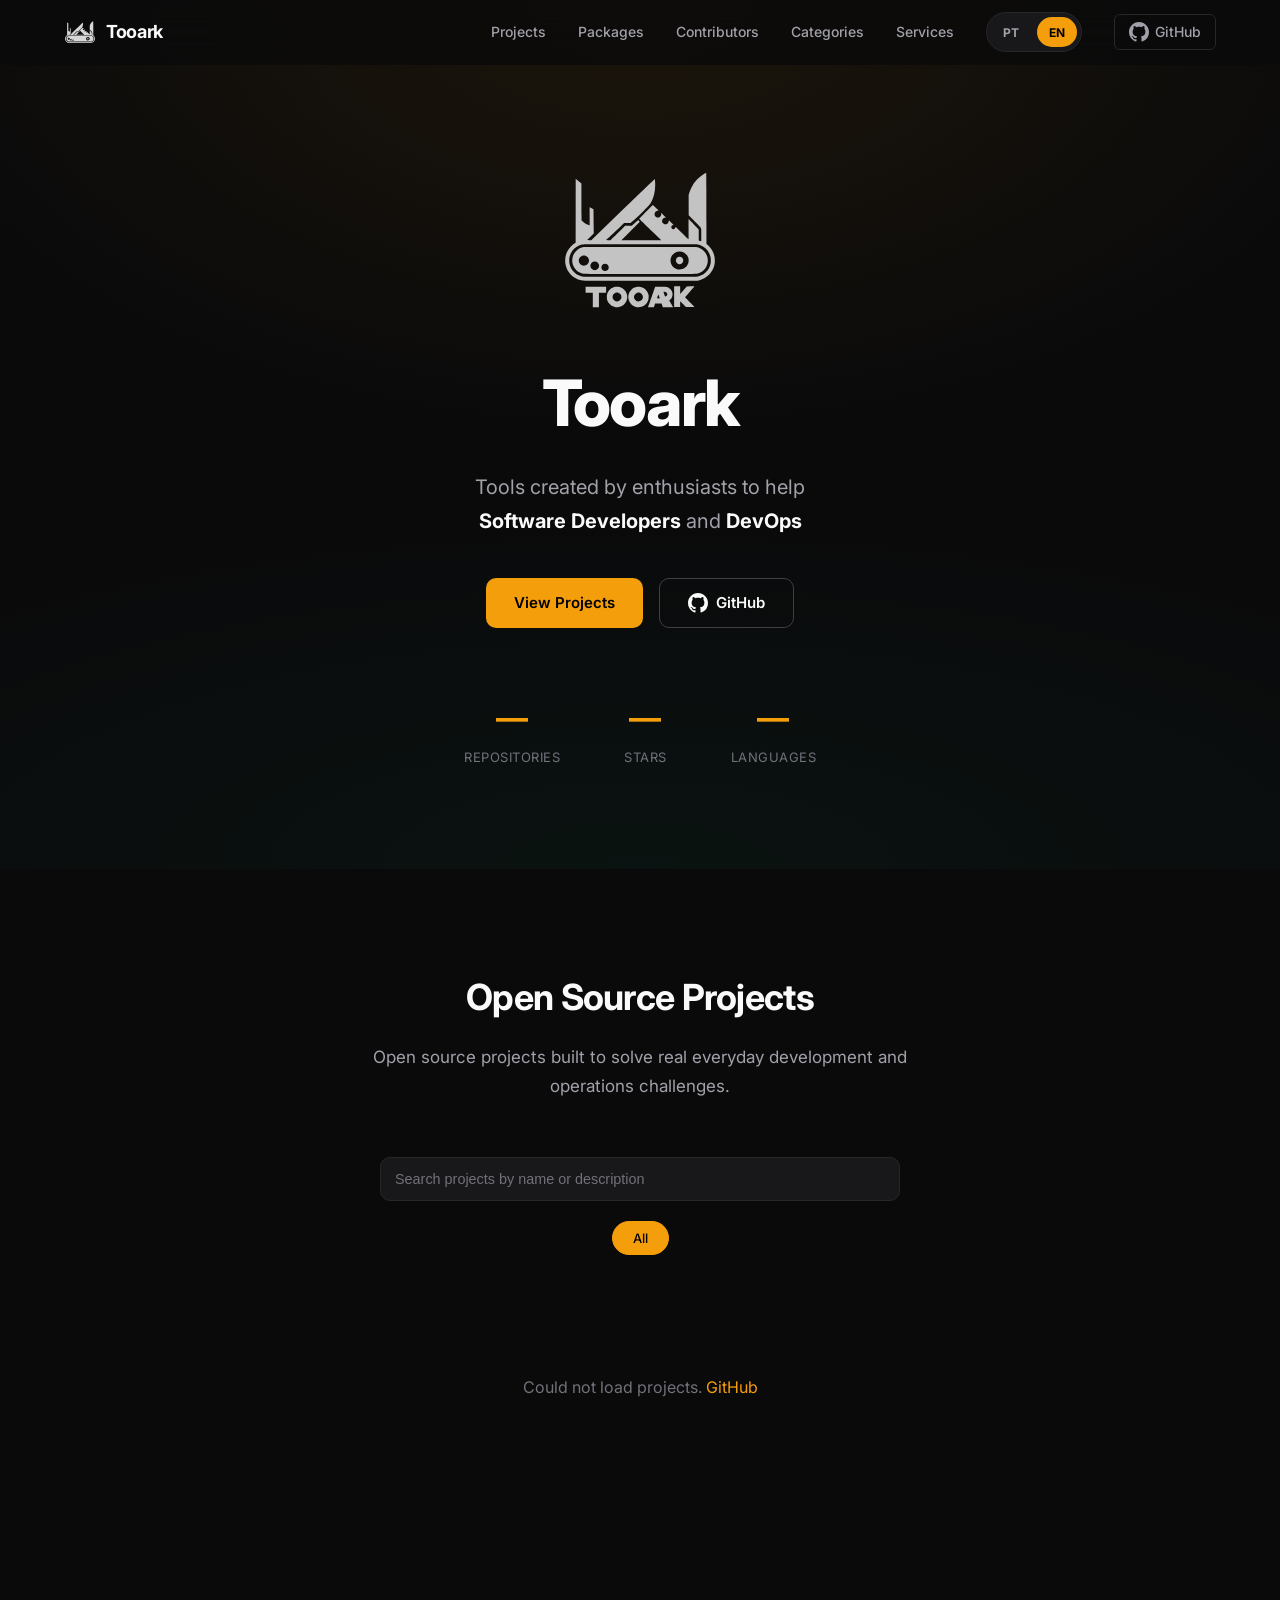
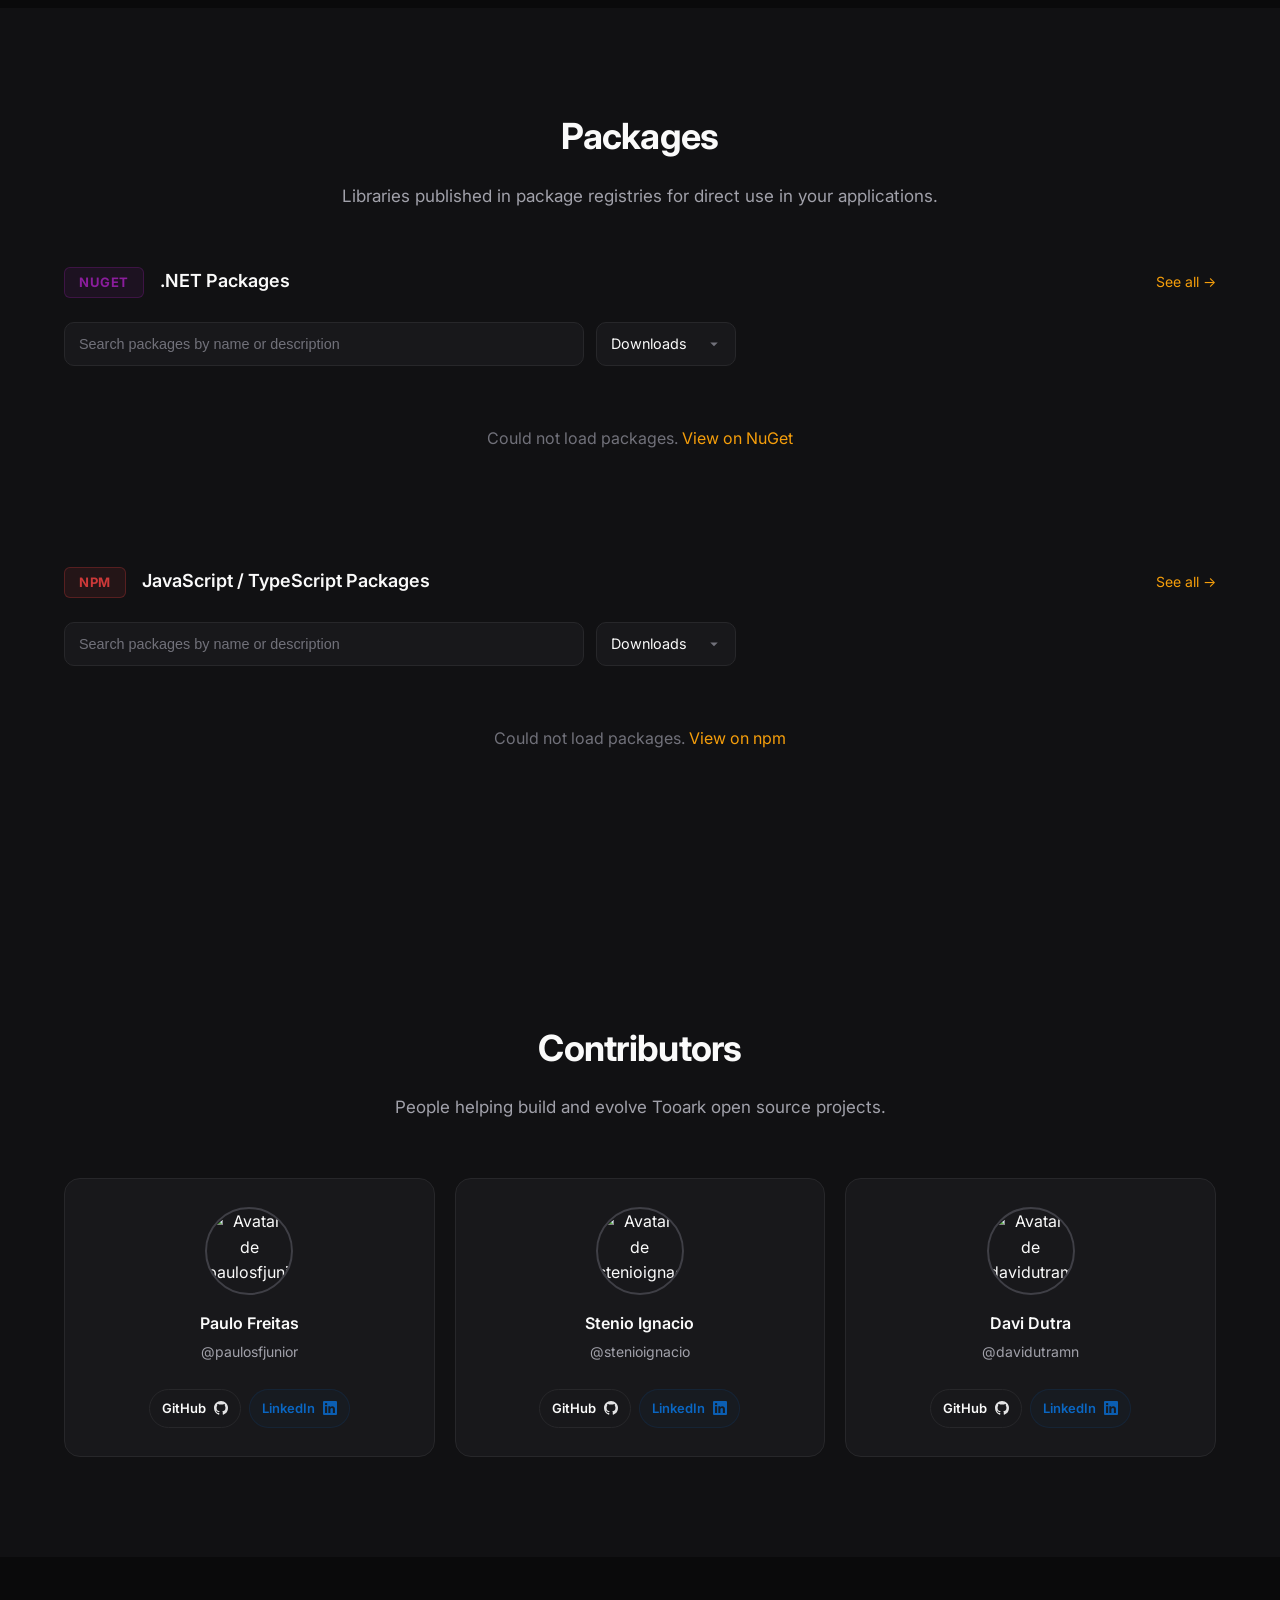
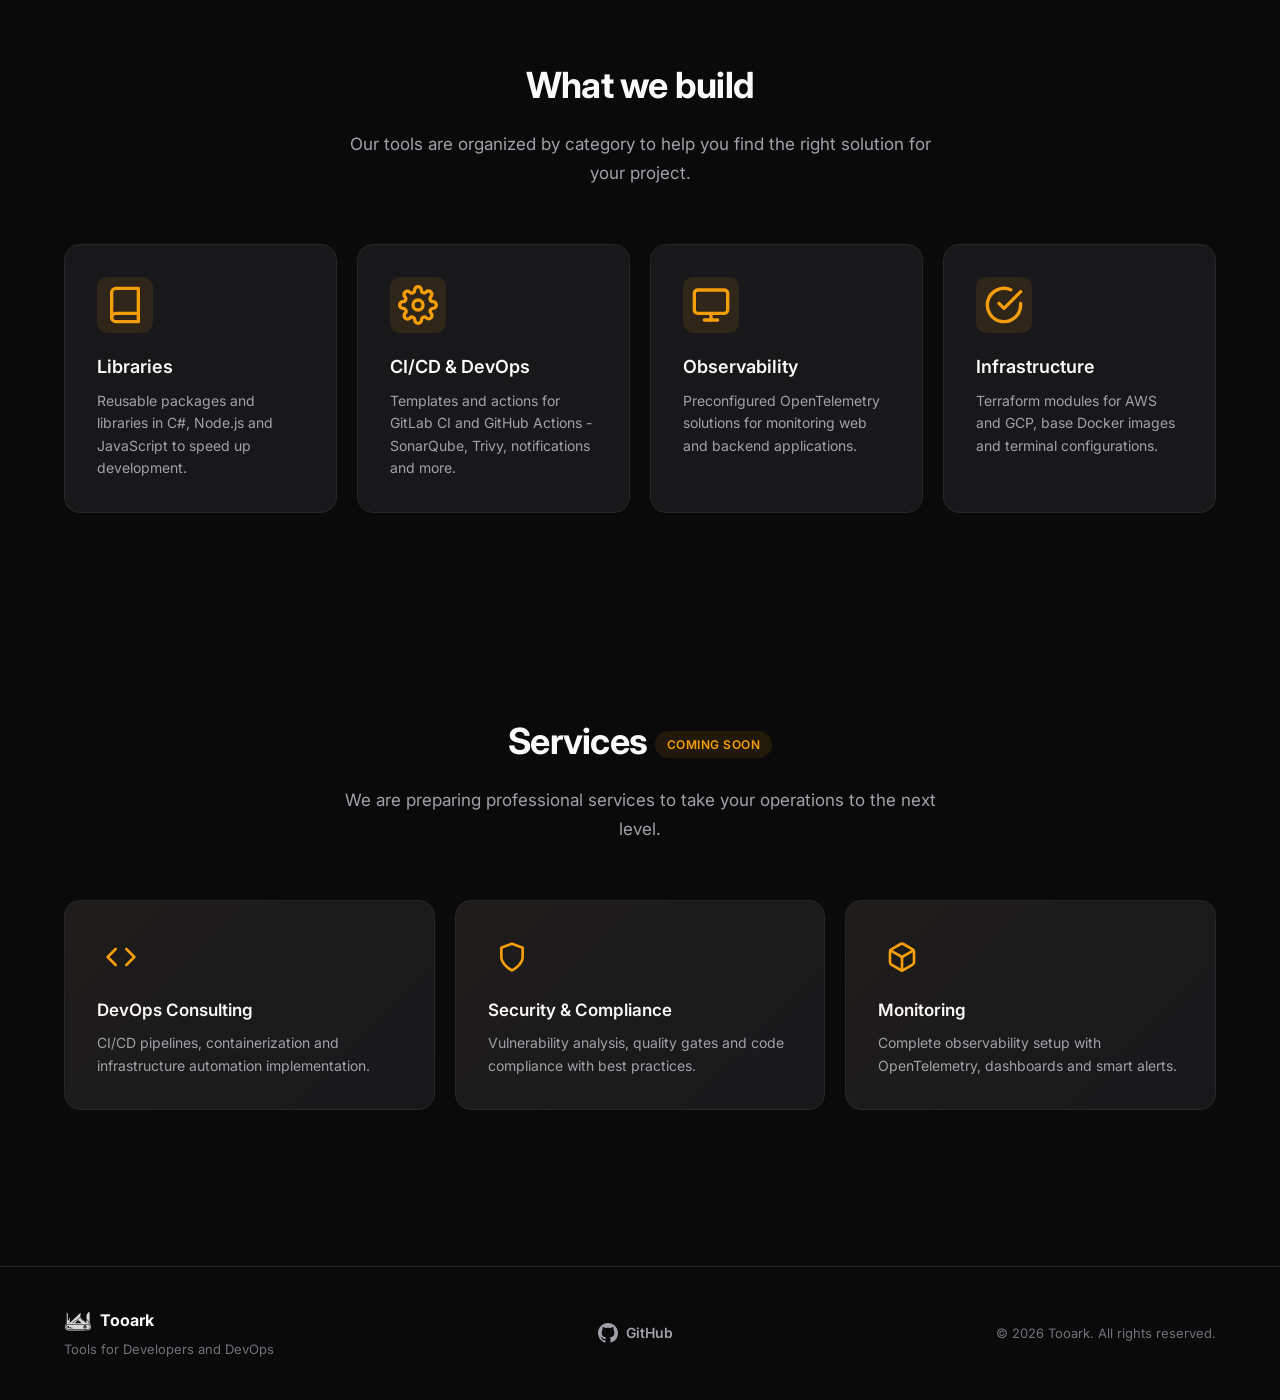
==== commit 5f63ccaa: "feat(i18n): add internationalization support with Portuguese and English translations - Introduced a" ====
--- a/index.html
+++ b/index.html
@@ -3,9 +3,12 @@
   <head>
     <meta charset="UTF-8" />
     <meta name="viewport" content="width=device-width, initial-scale=1.0" />
-    <title>Tooark — Ferramentas para Desenvolvedores e DevOps</title>
+    <title data-i18n="meta.title">
+      Tooark — Ferramentas para Desenvolvedores e DevOps
+    </title>
     <meta
       name="description"
+      data-i18n-content="meta.description"
       content="Ferramentas open source criadas por entusiastas para ajudar desenvolvedores de software e DevOps. Bibliotecas, CI/CD templates, infraestrutura e mais."
     />
     <meta
@@ -17,10 +20,12 @@
     <!-- Open Graph -->
     <meta
       property="og:title"
+      data-i18n-content="meta.ogTitle"
       content="Tooark — Ferramentas para Desenvolvedores e DevOps"
     />
     <meta
       property="og:description"
+      data-i18n-content="meta.ogDescription"
       content="Ferramentas open source criadas por entusiastas para ajudar desenvolvedores de software e DevOps."
     />
     <meta property="og:image" content="https://tooark.com/media/favicon.png" />
@@ -31,10 +36,12 @@
     <meta name="twitter:card" content="summary_large_image" />
     <meta
       name="twitter:title"
+      data-i18n-content="meta.twitterTitle"
       content="Tooark — Ferramentas para Desenvolvedores e DevOps"
     />
     <meta
       name="twitter:description"
+      data-i18n-content="meta.twitterDescription"
       content="Ferramentas open source para desenvolvedores e DevOps."
     />
     <meta name="twitter:image" content="https://tooark.com/media/favicon.png" />
@@ -58,19 +65,68 @@
     <!-- Header -->
     <header class="header" id="header">
       <div class="container header__inner">
-        <a href="#" class="header__logo" aria-label="Tooark Home">
+        <a
+          href="#"
+          class="header__logo"
+          data-i18n-aria-label="header.homeAria"
+          aria-label="Tooark Home"
+        >
           <img src="media/logo-dark.svg" alt="Tooark" width="32" height="32" />
           <span>Tooark</span>
         </a>
         <nav class="header__nav" id="nav">
-          <button class="header__close" id="navClose" aria-label="Fechar menu">
+          <button
+            class="header__close"
+            id="navClose"
+            data-i18n-aria-label="header.closeMenu"
+            aria-label="Fechar menu"
+          >
             <span></span><span></span>
           </button>
-          <a href="#projects" class="header__link">Projetos</a>
-          <a href="#packages" class="header__link">Pacotes</a>
-          <a href="#contributors" class="header__link">Contribuidores</a>
-          <a href="#categories" class="header__link">Categorias</a>
-          <a href="#services" class="header__link">Serviços</a>
+          <a href="#projects" class="header__link" data-i18n="header.projects"
+            >Projetos</a
+          >
+          <a href="#packages" class="header__link" data-i18n="header.packages"
+            >Pacotes</a
+          >
+          <a
+            href="#contributors"
+            class="header__link"
+            data-i18n="header.contributors"
+            >Contribuidores</a
+          >
+          <a
+            href="#categories"
+            class="header__link"
+            data-i18n="header.categories"
+            >Categorias</a
+          >
+          <a href="#services" class="header__link" data-i18n="header.services"
+            >Serviços</a
+          >
+          <div
+            class="lang-switch"
+            role="group"
+            data-i18n-aria-label="header.languageSelector"
+            aria-label="Selecionar idioma"
+          >
+            <button
+              class="lang-switch__btn"
+              id="langPt"
+              data-lang="pt"
+              type="button"
+            >
+              PT
+            </button>
+            <button
+              class="lang-switch__btn"
+              id="langEn"
+              data-lang="en"
+              type="button"
+            >
+              EN
+            </button>
+          </div>
           <a
             href="https://github.com/Tooark"
             class="header__link header__link--github"
@@ -94,6 +150,7 @@
         <button
           class="header__toggle"
           id="navToggle"
+          data-i18n-aria-label="header.openMenu"
           aria-label="Abrir menu"
           aria-expanded="false"
         >
@@ -110,13 +167,18 @@
           <img src="media/tooark-dark.svg" alt="" width="160" height="160" />
         </div>
         <h1 class="hero__title">Tooark</h1>
-        <p class="hero__subtitle">
+        <p class="hero__subtitle" data-i18n-html="hero.subtitle">
           Ferramentas criadas por entusiastas para ajudar<br />
           <strong>Desenvolvedores de Software</strong>
           e <strong>DevOps</strong>
         </p>
         <div class="hero__actions">
-          <a href="#projects" class="btn btn--primary">Ver Projetos</a>
+          <a
+            href="#projects"
+            class="btn btn--primary"
+            data-i18n="hero.ctaProjects"
+            >Ver Projetos</a
+          >
           <a
             href="https://github.com/Tooark"
             class="btn btn--outline"
@@ -140,7 +202,9 @@
         <div class="hero__stats" id="heroStats">
           <div class="hero__stat">
             <span class="hero__stat-value" id="statRepos">—</span>
-            <span class="hero__stat-label">Repositórios</span>
+            <span class="hero__stat-label" data-i18n="hero.statsRepos"
+              >Repositórios</span
+            >
           </div>
           <div class="hero__stat">
             <span class="hero__stat-value" id="statStars">—</span>
@@ -148,7 +212,9 @@
           </div>
           <div class="hero__stat">
             <span class="hero__stat-value" id="statLanguages">—</span>
-            <span class="hero__stat-label">Linguagens</span>
+            <span class="hero__stat-label" data-i18n="hero.statsLanguages"
+              >Linguagens</span
+            >
           </div>
         </div>
       </div>
@@ -158,8 +224,10 @@
     <section class="section" id="projects">
       <div class="container">
         <div class="section__header">
-          <h2 class="section__title">Projetos Open Source</h2>
-          <p class="section__desc">
+          <h2 class="section__title" data-i18n="projects.title">
+            Projetos Open Source
+          </h2>
+          <p class="section__desc" data-i18n="projects.desc">
             Temos projetos que são open source construídos para resolver
             problemas reais do dia a dia de desenvolvimento e operações.
           </p>
@@ -169,18 +237,26 @@
             type="search"
             id="projectSearch"
             class="list-search"
+            data-i18n-placeholder="projects.searchPlaceholder"
             placeholder="Buscar projetos por nome ou descrição"
+            data-i18n-aria-label="projects.searchAria"
             aria-label="Buscar projetos"
             autocomplete="off"
           />
         </div>
         <div class="projects__filters" id="projectFilters">
-          <button class="filter-btn active" data-filter="all">Todos</button>
+          <button
+            class="filter-btn active"
+            data-filter="all"
+            data-i18n="projects.filterAll"
+          >
+            Todos
+          </button>
         </div>
         <div class="projects__grid" id="projectsGrid">
           <div class="projects__loading">
             <div class="spinner"></div>
-            <p>Carregando projetos...</p>
+            <p data-i18n="projects.loading">Carregando projetos...</p>
           </div>
         </div>
         <div class="list-more-wrap">
@@ -189,6 +265,7 @@
             id="projectsShowMore"
             type="button"
             style="display: none"
+            data-i18n="common.showMore"
           >
             Mostrar mais
           </button>
@@ -200,8 +277,8 @@
     <section class="section section--alt" id="packages">
       <div class="container">
         <div class="section__header">
-          <h2 class="section__title">Pacotes</h2>
-          <p class="section__desc">
+          <h2 class="section__title" data-i18n="packages.title">Pacotes</h2>
+          <p class="section__desc" data-i18n="packages.desc">
             Bibliotecas publicadas em registros de pacotes para uso direto em
             suas aplicações.
           </p>
@@ -212,7 +289,12 @@
           <div class="packages__registry-header">
             <span class="registry-badge registry-badge--nuget">NuGet</span>
             <div class="packages__registry-info">
-              <h3 class="packages__registry-title">Pacotes .NET</h3>
+              <h3
+                class="packages__registry-title"
+                data-i18n="packages.nugetTitle"
+              >
+                Pacotes .NET
+              </h3>
               <span class="packages__registry-meta" id="nugetMeta"></span>
             </div>
             <a
@@ -220,6 +302,7 @@
               class="packages__registry-link"
               target="_blank"
               rel="noopener noreferrer"
+              data-i18n="common.seeAll"
               >Ver todos &rarr;</a
             >
           </div>
@@ -231,7 +314,9 @@
               type="search"
               id="nugetSearch"
               class="list-search"
+              data-i18n-placeholder="packages.searchPlaceholder"
               placeholder="Buscar pacotes por nome ou descrição"
+              data-i18n-aria-label="packages.nugetSearchAria"
               aria-label="Buscar pacotes NuGet"
               autocomplete="off"
               style="flex: 1 1 0"
@@ -239,17 +324,24 @@
             <select
               id="nugetSort"
               class="list-sort"
+              data-i18n-aria-label="packages.sortAria"
               aria-label="Ordenar pacotes"
               style="min-width: 140px"
             >
-              <option value="downloads" selected>Downloads</option>
-              <option value="name">Nome</option>
+              <option
+                value="downloads"
+                selected
+                data-i18n="packages.sortDownloads"
+              >
+                Downloads
+              </option>
+              <option value="name" data-i18n="packages.sortName">Nome</option>
             </select>
           </div>
           <div class="packages__grid" id="nugetGrid">
             <div class="packages__loading">
               <div class="spinner"></div>
-              <p>Carregando pacotes...</p>
+              <p data-i18n="packages.loading">Carregando pacotes...</p>
             </div>
           </div>
           <div class="list-more-wrap">
@@ -258,6 +350,7 @@
               id="nugetShowMore"
               type="button"
               style="display: none"
+              data-i18n="common.showMore"
             >
               Mostrar mais
             </button>
@@ -270,7 +363,9 @@
             <span class="registry-badge registry-badge--npm">npm</span>
             <div class="packages__registry-info">
               <h3 class="packages__registry-title">
-                Pacotes JavaScript / TypeScript
+                <span data-i18n="packages.npmTitle"
+                  >Pacotes JavaScript / TypeScript</span
+                >
               </h3>
               <span class="packages__registry-meta" id="npmMeta"></span>
             </div>
@@ -279,6 +374,7 @@
               class="packages__registry-link"
               target="_blank"
               rel="noopener noreferrer"
+              data-i18n="common.seeAll"
               >Ver todos &rarr;</a
             >
           </div>
@@ -290,7 +386,9 @@
               type="search"
               id="npmSearch"
               class="list-search"
+              data-i18n-placeholder="packages.searchPlaceholder"
               placeholder="Buscar pacotes por nome ou descrição"
+              data-i18n-aria-label="packages.npmSearchAria"
               aria-label="Buscar pacotes npm"
               autocomplete="off"
               style="flex: 1 1 0"
@@ -298,17 +396,24 @@
             <select
               id="npmSort"
               class="list-sort"
+              data-i18n-aria-label="packages.sortAria"
               aria-label="Ordenar pacotes"
               style="min-width: 140px"
             >
-              <option value="downloads" selected>Downloads</option>
-              <option value="name">Nome</option>
+              <option
+                value="downloads"
+                selected
+                data-i18n="packages.sortDownloads"
+              >
+                Downloads
+              </option>
+              <option value="name" data-i18n="packages.sortName">Nome</option>
             </select>
           </div>
           <div class="packages__grid" id="npmGrid">
             <div class="packages__loading">
               <div class="spinner"></div>
-              <p>Carregando pacotes...</p>
+              <p data-i18n="packages.loading">Carregando pacotes...</p>
             </div>
           </div>
           <div class="list-more-wrap">
@@ -317,6 +422,7 @@
               id="npmShowMore"
               type="button"
               style="display: none"
+              data-i18n="common.showMore"
             >
               Mostrar mais
             </button>
@@ -329,8 +435,10 @@
     <section class="section section--alt" id="contributors">
       <div class="container">
         <div class="section__header">
-          <h2 class="section__title">Contribuidores</h2>
-          <p class="section__desc">
+          <h2 class="section__title" data-i18n="contributors.title">
+            Contribuidores
+          </h2>
+          <p class="section__desc" data-i18n="contributors.desc">
             Pessoas que ajudam a construir e evoluir os projetos open source da
             Tooark.
           </p>
@@ -499,8 +607,10 @@
     <section class="section" id="categories">
       <div class="container">
         <div class="section__header">
-          <h2 class="section__title">O que fazemos</h2>
-          <p class="section__desc">
+          <h2 class="section__title" data-i18n="categories.title">
+            O que fazemos
+          </h2>
+          <p class="section__desc" data-i18n="categories.desc">
             Organizamos nossas ferramentas em categorias para facilitar a busca
             pela solução ideal para seu projeto.
           </p>
@@ -524,8 +634,16 @@
                 />
               </svg>
             </div>
-            <h3 class="category-card__title">Bibliotecas</h3>
-            <p class="category-card__desc">
+            <h3
+              class="category-card__title"
+              data-i18n="categories.cardLibrariesTitle"
+            >
+              Bibliotecas
+            </h3>
+            <p
+              class="category-card__desc"
+              data-i18n="categories.cardLibrariesDesc"
+            >
               Pacotes e bibliotecas reutilizáveis em C#, Node.js e JavaScript
               para acelerar o desenvolvimento.
             </p>
@@ -548,8 +666,13 @@
                 />
               </svg>
             </div>
-            <h3 class="category-card__title">CI/CD &amp; DevOps</h3>
-            <p class="category-card__desc">
+            <h3
+              class="category-card__title"
+              data-i18n="categories.cardCiCdTitle"
+            >
+              CI/CD &amp; DevOps
+            </h3>
+            <p class="category-card__desc" data-i18n="categories.cardCiCdDesc">
               Templates e actions para GitLab CI e GitHub Actions — SonarQube,
               Trivy, notificações e mais.
             </p>
@@ -571,8 +694,16 @@
                 <line x1="12" y1="17" x2="12" y2="21" />
               </svg>
             </div>
-            <h3 class="category-card__title">Observabilidade</h3>
-            <p class="category-card__desc">
+            <h3
+              class="category-card__title"
+              data-i18n="categories.cardObservabilityTitle"
+            >
+              Observabilidade
+            </h3>
+            <p
+              class="category-card__desc"
+              data-i18n="categories.cardObservabilityDesc"
+            >
               Soluções pré-configuradas com OpenTelemetry para monitoramento de
               aplicações web e backend.
             </p>
@@ -593,8 +724,13 @@
                 <polyline points="22 4 12 14.01 9 11.01" />
               </svg>
             </div>
-            <h3 class="category-card__title">Infraestrutura</h3>
-            <p class="category-card__desc">
+            <h3
+              class="category-card__title"
+              data-i18n="categories.cardInfraTitle"
+            >
+              Infraestrutura
+            </h3>
+            <p class="category-card__desc" data-i18n="categories.cardInfraDesc">
               Módulos Terraform para AWS e GCP, imagens Docker base e
               configurações de terminal.
             </p>
@@ -608,9 +744,10 @@
       <div class="container">
         <div class="section__header">
           <h2 class="section__title">
-            Serviços <span class="badge">Em breve</span>
+            <span data-i18n="services.title">Serviços</span>
+            <span class="badge" data-i18n="services.soon">Em breve</span>
           </h2>
-          <p class="section__desc">
+          <p class="section__desc" data-i18n="services.desc">
             Estamos preparando serviços profissionais para levar suas operações
             ao próximo nível.
           </p>
@@ -632,8 +769,16 @@
                 <polyline points="8 6 2 12 8 18" />
               </svg>
             </div>
-            <h3 class="service-card__title">Consultoria DevOps</h3>
-            <p class="service-card__desc">
+            <h3
+              class="service-card__title"
+              data-i18n="services.cardConsultingTitle"
+            >
+              Consultoria DevOps
+            </h3>
+            <p
+              class="service-card__desc"
+              data-i18n="services.cardConsultingDesc"
+            >
               Implementação de pipelines CI/CD, conteinerização e automação de
               infraestrutura.
             </p>
@@ -653,8 +798,13 @@
                 <path d="M12 22s8-4 8-10V5l-8-3-8 3v7c0 6 8 10 8 10z" />
               </svg>
             </div>
-            <h3 class="service-card__title">Segurança &amp; Compliance</h3>
-            <p class="service-card__desc">
+            <h3
+              class="service-card__title"
+              data-i18n="services.cardSecurityTitle"
+            >
+              Segurança &amp; Compliance
+            </h3>
+            <p class="service-card__desc" data-i18n="services.cardSecurityDesc">
               Análise de vulnerabilidades, quality gates e conformidade de
               código com melhores práticas.
             </p>
@@ -678,8 +828,16 @@
                 <line x1="12" y1="22.08" x2="12" y2="12" />
               </svg>
             </div>
-            <h3 class="service-card__title">Monitoramento</h3>
-            <p class="service-card__desc">
+            <h3
+              class="service-card__title"
+              data-i18n="services.cardMonitoringTitle"
+            >
+              Monitoramento
+            </h3>
+            <p
+              class="service-card__desc"
+              data-i18n="services.cardMonitoringDesc"
+            >
               Setup completo de observabilidade com OpenTelemetry, dashboards e
               alertas inteligentes.
             </p>
@@ -698,7 +856,12 @@
     <footer class="footer">
       <div class="container footer__inner">
         <div class="footer__brand">
-          <a href="#" class="footer__logo" aria-label="Tooark Home">
+          <a
+            href="#"
+            class="footer__logo"
+            data-i18n-aria-label="header.homeAria"
+            aria-label="Tooark Home"
+          >
             <img
               src="media/logo-dark.svg"
               alt="Tooark"
@@ -708,26 +871,61 @@
             <span>Tooark</span>
           </a>
           <p class="footer__tagline">
-            Ferramentas para Desenvolvedores e DevOps
+            <span data-i18n="footer.tagline"
+              >Ferramentas para Desenvolvedores e DevOps</span
+            >
           </p>
         </div>
         <div class="footer__links">
           <a
             href="https://github.com/Tooark"
+            class="btn"
             target="_blank"
             rel="noopener noreferrer"
-            >GitHub</a
-          >
-          <!-- <a href="mailto:contato@tooark.com">Contato</a> -->
+          >
+            <svg
+              width="20"
+              height="20"
+              viewBox="0 0 24 24"
+              fill="currentColor"
+              aria-hidden="true"
+            >
+              <path
+                d="M12 0C5.37 0 0 5.37 0 12c0 5.31 3.435 9.795 8.205 11.385.6.105.825-.255.825-.57 0-.285-.015-1.23-.015-2.235-3.015.555-3.795-.735-4.035-1.41-.135-.345-.72-1.41-1.23-1.695-.42-.225-1.02-.78-.015-.795.945-.015 1.62.87 1.845 1.23 1.08 1.815 2.805 1.305 3.495.99.105-.78.42-1.305.765-1.605-2.67-.3-5.46-1.335-5.46-5.925 0-1.305.465-2.385 1.23-3.225-.12-.3-.54-1.53.12-3.18 0 0 1.005-.315 3.3 1.23.96-.27 1.98-.405 3-.405s2.04.135 3 .405c2.295-1.56 3.3-1.23 3.3-1.23.66 1.65.24 2.88.12 3.18.765.84 1.23 1.905 1.23 3.225 0 4.605-2.805 5.625-5.475 5.925.435.375.81 1.095.81 2.22 0 1.605-.015 2.895-.015 3.3 0 .315.225.69.825.57A12.02 12.02 0 0024 12c0-6.63-5.37-12-12-12z"
+              />
+            </svg>
+            GitHub
+          </a>
+          <!-- <a
+            href="mailto:contato@tooark.com"
+            class="btn"
+            target="_blank"
+            rel="noopener noreferrer"
+          >
+            <svg
+              width="20"
+              height="20"
+              viewBox="0 -960 960 960"
+              fill="currentColor"
+              aria-hidden="true"
+            >
+              <path
+                d="M149-135q-39.05 0-66.53-27.48Q55-189.95 55-229v-502q0-39.46 27.47-67.23Q109.95-826 149-826h662q39.46 0 67.23 27.77Q906-770.46 906-731v502q0 39.05-27.77 66.52Q850.46-135 811-135H149Zm331-295L149-653v424h662v-424L480-430Zm0-83 327-218H154l326 218ZM149-653v-78 502-424Z"
+              />
+            </svg>
+            Contato
+          </a> -->
         </div>
         <div class="footer__copy">
           <p>
-            &copy; <span id="year"></span> Tooark. Todos os direitos reservados.
+            &copy; <span id="year"></span> Tooark.
+            <span data-i18n="footer.rights">Todos os direitos reservados.</span>
           </p>
         </div>
       </div>
     </footer>
 
+    <script src="js/i18n.js"></script>
     <script src="js/main.js"></script>
   </body>
 </html>
--- a/css/style.css
+++ b/css/style.css
@@ -30,9 +30,9 @@
   --radius-md: 10px;
   --radius-lg: 16px;
   --radius-xl: 24px;
-  --shadow-sm: 0 1px 2px rgba(0,0,0,0.3);
-  --shadow-md: 0 4px 12px rgba(0,0,0,0.4);
-  --shadow-lg: 0 8px 32px rgba(0,0,0,0.5);
+  --shadow-sm: 0 1px 2px rgba(0, 0, 0, 0.3);
+  --shadow-md: 0 4px 12px rgba(0, 0, 0, 0.4);
+  --shadow-lg: 0 8px 32px rgba(0, 0, 0, 0.5);
   --transition: 0.2s ease;
 }
 
@@ -198,6 +198,35 @@
   color: var(--color-text);
 }
 
+.lang-switch {
+  display: inline-flex;
+  align-items: center;
+  gap: 6px;
+  padding: 4px;
+  border-radius: 999px;
+  border: 1px solid var(--color-border);
+  background: var(--color-surface);
+}
+
+.lang-switch__btn {
+  min-width: 40px;
+  height: 30px;
+  border-radius: 999px;
+  font-size: 0.75rem;
+  font-weight: 700;
+  color: var(--color-text-secondary);
+  transition: all var(--transition);
+}
+
+.lang-switch__btn:hover {
+  color: var(--color-text);
+}
+
+.lang-switch__btn.active {
+  background: var(--color-primary);
+  color: #000;
+}
+
 .header__toggle {
   display: none;
   flex-direction: column;
@@ -885,8 +914,8 @@
 
 .contributor-card__action--linkedin {
   color: #0A66C2;
-  border-color: rgba(10,102,194,0.12);
-  background: rgba(10,102,194,0.04);
+  border-color: rgba(10, 102, 194, 0.12);
+  background: rgba(10, 102, 194, 0.04);
 }
 
 .packages__loading {
@@ -968,6 +997,7 @@
     opacity: 0;
     transform: translateY(20px);
   }
+
   to {
     opacity: 1;
     transform: translateY(0);
@@ -975,7 +1005,9 @@
 }
 
 @keyframes spin {
-  to { transform: rotate(360deg); }
+  to {
+    transform: rotate(360deg);
+  }
 }
 
 /* Scroll reveal */
@@ -1027,6 +1059,10 @@
     background: var(--color-surface);
   }
 
+  .lang-switch {
+    margin-top: 6px;
+  }
+
   .header__close {
     display: inline-flex;
     align-items: center;
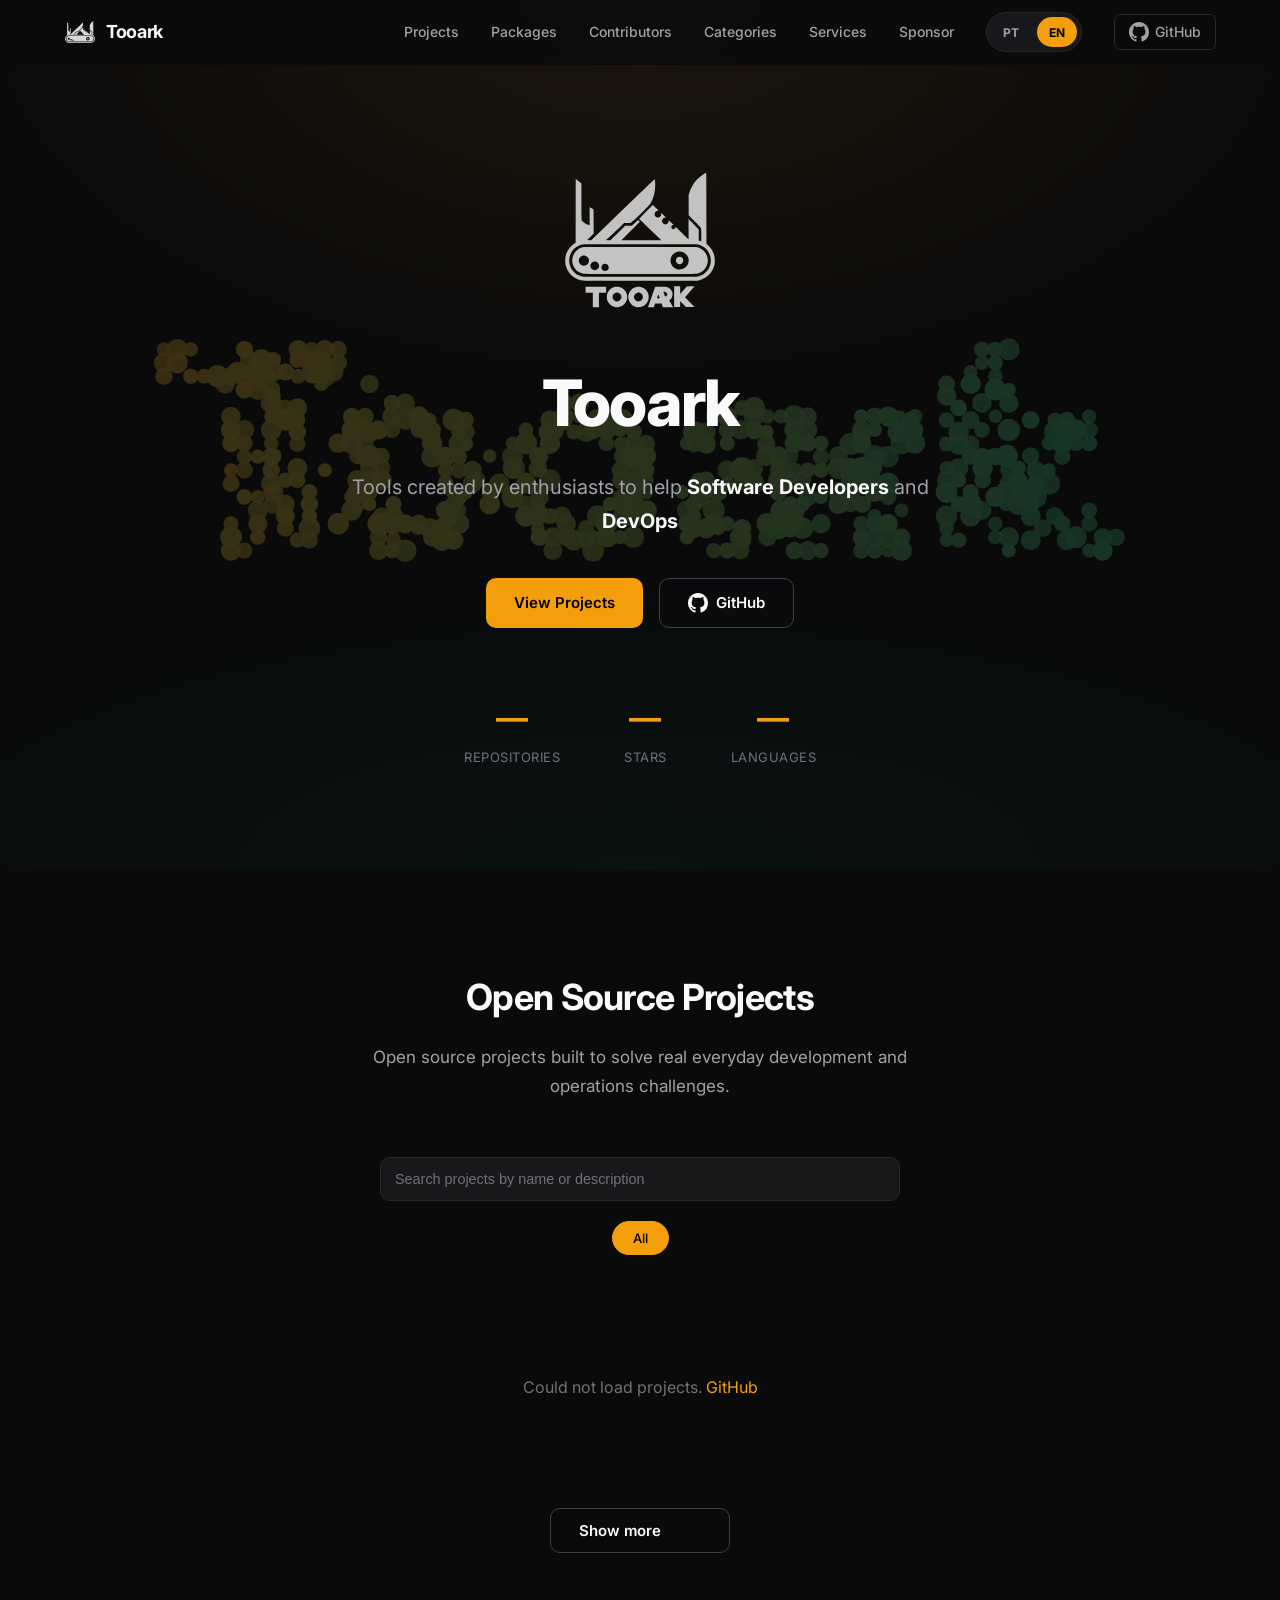
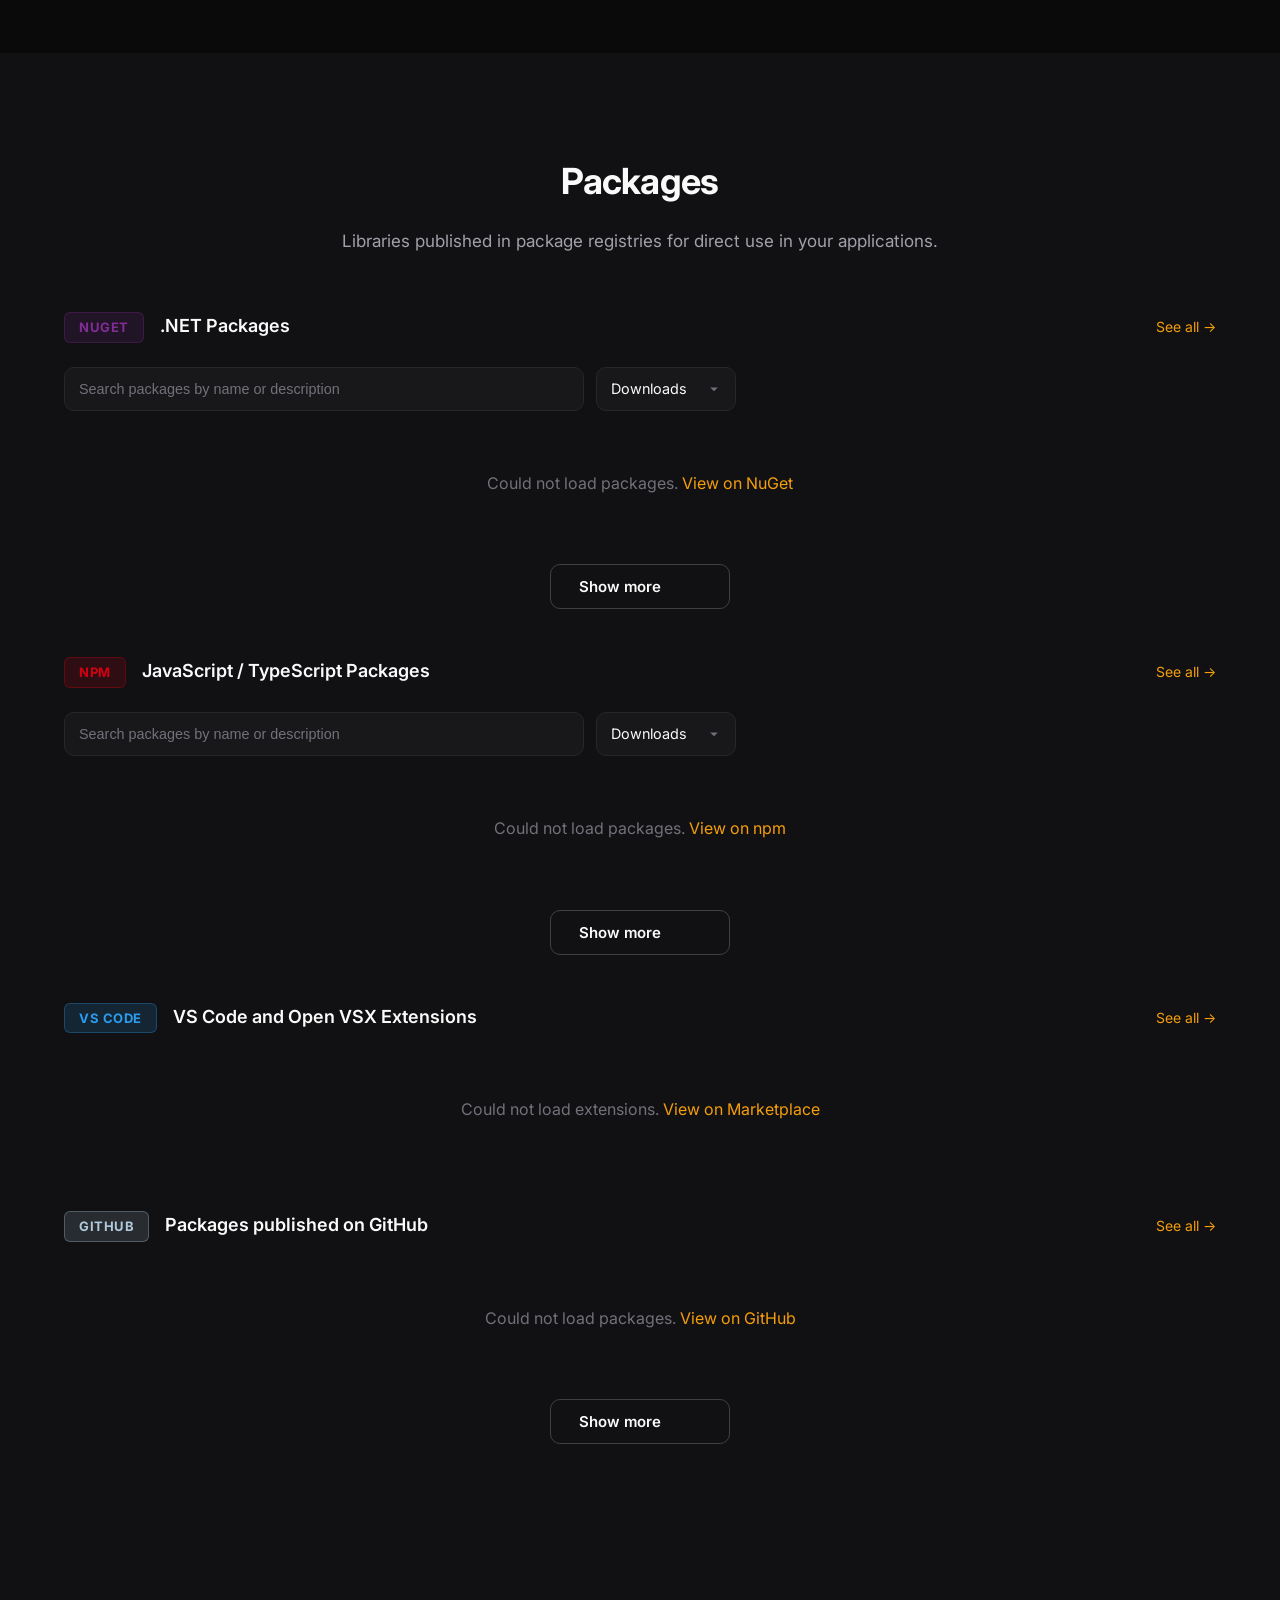
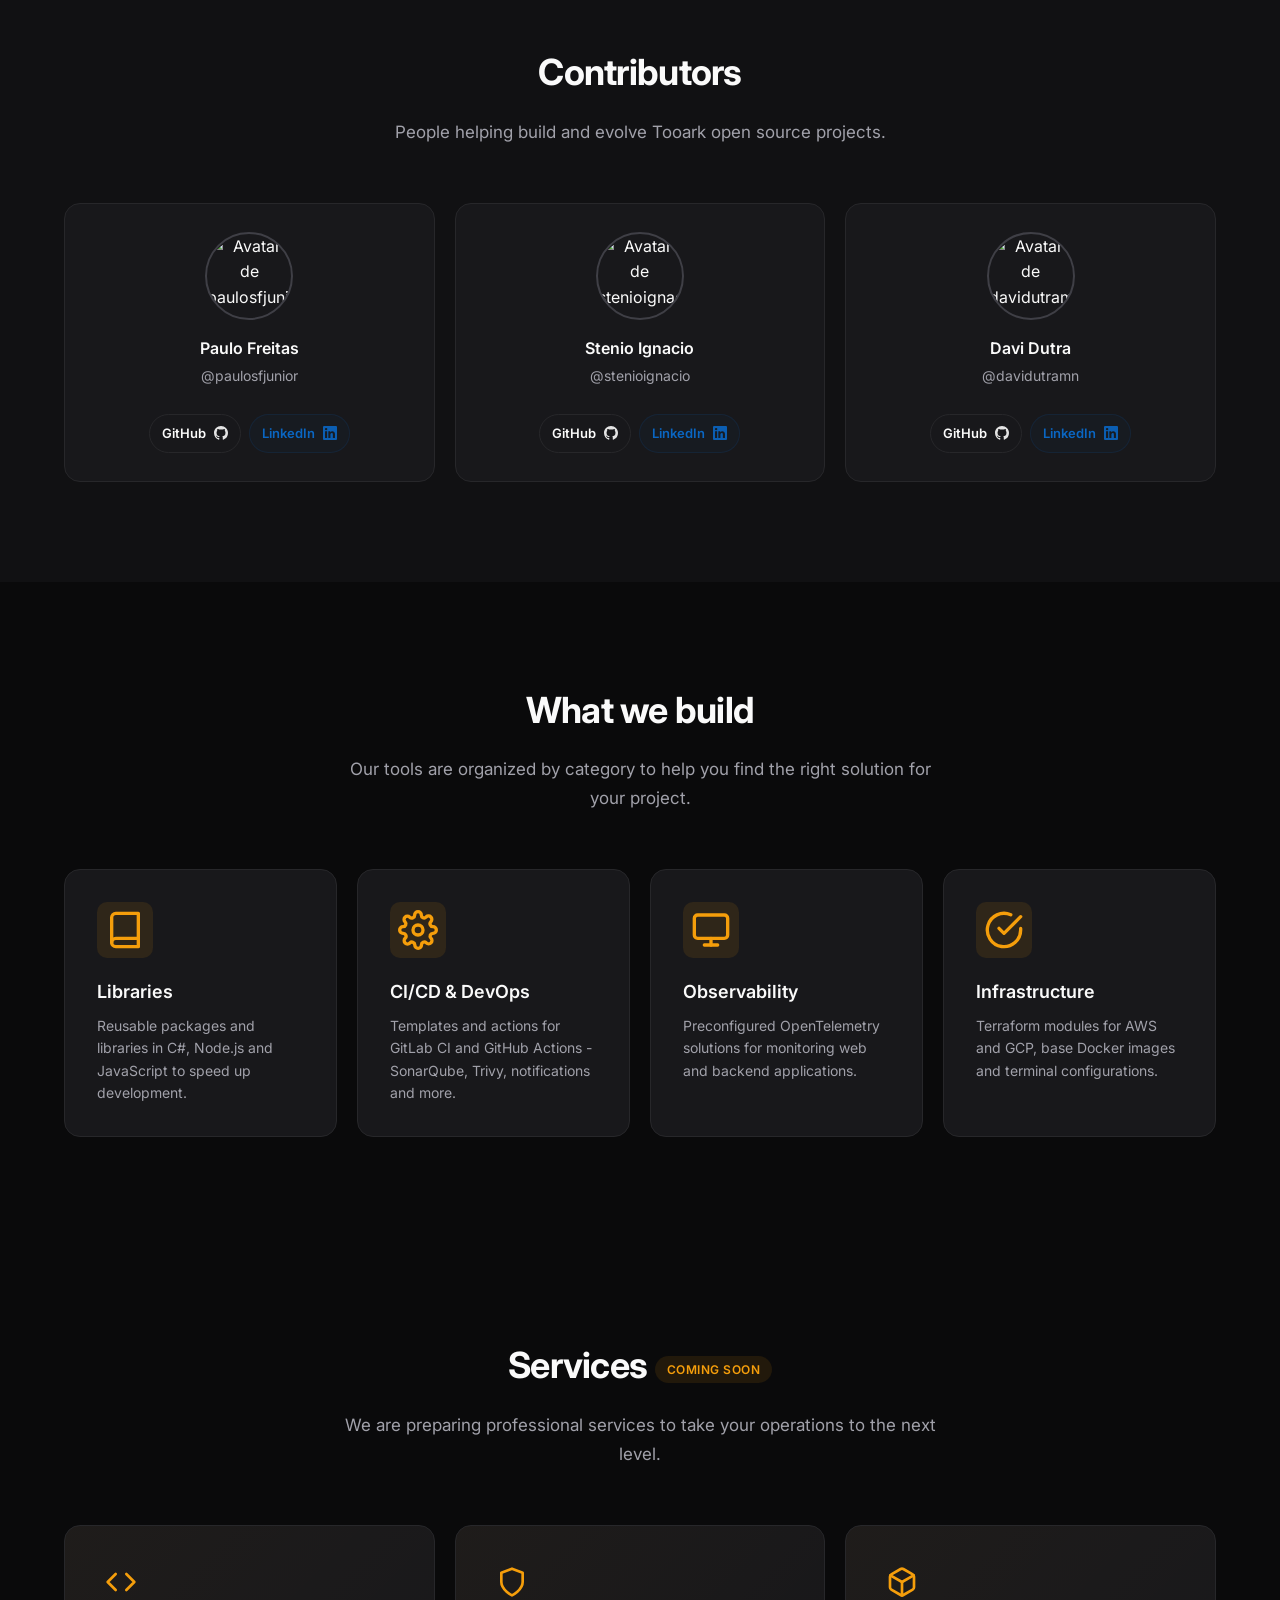
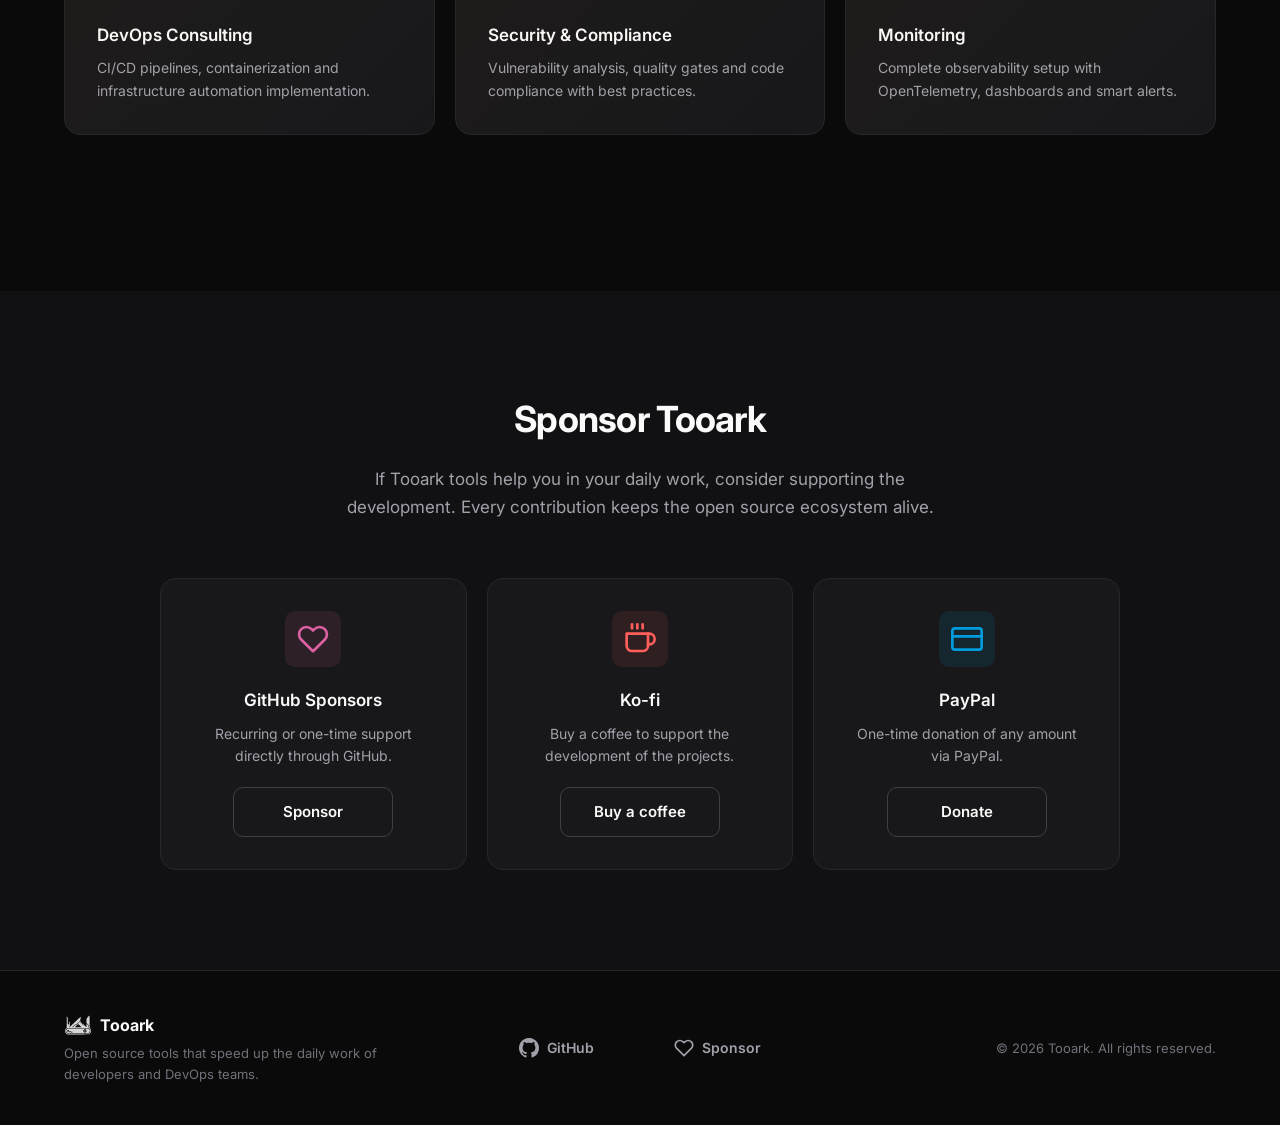
==== commit 93329001: "feat: modularizar JS e adicionar CI, SEO e infraestrutura do projeto - refatorar js/main.js em módul" ====
--- a/index.html
+++ b/index.html
@@ -9,13 +9,20 @@
     <meta
       name="description"
       data-i18n-content="meta.description"
-      content="Ferramentas open source criadas por entusiastas para ajudar desenvolvedores de software e DevOps. Bibliotecas, CI/CD templates, infraestrutura e mais."
+      content="Ferramentas open source que aceleram o dia a dia de desenvolvedores e equipes DevOps. Bibliotecas .NET e Node, extensões VS Code, imagens Docker e templates CI/CD."
     />
     <meta
       name="keywords"
       content="Tooark, open source, DevOps, developer tools, CI/CD, Terraform, observability, C#, Node.js"
     />
     <meta name="author" content="Tooark" />
+    <meta name="theme-color" content="#0a0a0b" />
+
+    <!-- Canonical & idiomas alternativos -->
+    <link rel="canonical" href="https://tooark.com/" />
+    <link rel="alternate" hreflang="pt-BR" href="https://tooark.com/" />
+    <link rel="alternate" hreflang="en" href="https://tooark.com/?lang=en" />
+    <link rel="alternate" hreflang="x-default" href="https://tooark.com/" />
 
     <!-- Open Graph -->
     <meta
@@ -26,11 +33,21 @@
     <meta
       property="og:description"
       data-i18n-content="meta.ogDescription"
-      content="Ferramentas open source criadas por entusiastas para ajudar desenvolvedores de software e DevOps."
+      content="Ferramentas open source que aceleram o dia a dia de desenvolvedores e equipes DevOps."
     />
-    <meta property="og:image" content="https://tooark.com/media/favicon.png" />
-    <meta property="og:url" content="https://tooark.com" />
+    <meta property="og:image" content="https://tooark.com/media/og-image.jpg" />
+    <meta property="og:image:width" content="1200" />
+    <meta property="og:image:height" content="800" />
+    <meta
+      property="og:image:alt"
+      data-i18n-content="meta.ogImageAlt"
+      content="Tooark — ferramentas open source para desenvolvedores e DevOps"
+    />
+    <meta property="og:url" content="https://tooark.com/" />
     <meta property="og:type" content="website" />
+    <meta property="og:site_name" content="Tooark" />
+    <meta property="og:locale" content="pt_BR" />
+    <meta property="og:locale:alternate" content="en_US" />
 
     <!-- Twitter Card -->
     <meta name="twitter:card" content="summary_large_image" />
@@ -42,9 +59,12 @@
     <meta
       name="twitter:description"
       data-i18n-content="meta.twitterDescription"
-      content="Ferramentas open source para desenvolvedores e DevOps."
+      content="Ferramentas open source que aceleram o dia a dia de desenvolvedores e equipes DevOps."
     />
-    <meta name="twitter:image" content="https://tooark.com/media/favicon.png" />
+    <meta
+      name="twitter:image"
+      content="https://tooark.com/media/og-image.jpg"
+    />
 
     <!-- Favicon -->
     <link rel="icon" type="image/svg+xml" href="media/favicon.svg" />
@@ -62,6 +82,29 @@
     <link rel="stylesheet" href="css/style.css" />
   </head>
   <body>
+    <!-- Sprite de ícones SVG reutilizados via <use> -->
+    <svg class="svg-sprite" aria-hidden="true">
+      <symbol id="icon-github" viewBox="0 0 24 24">
+        <path
+          d="M12 0C5.37 0 0 5.37 0 12c0 5.31 3.435 9.795 8.205 11.385.6.105.825-.255.825-.57 0-.285-.015-1.23-.015-2.235-3.015.555-3.795-.735-4.035-1.41-.135-.345-.72-1.41-1.23-1.695-.42-.225-1.02-.78-.015-.795.945-.015 1.62.87 1.845 1.23 1.08 1.815 2.805 1.305 3.495.99.105-.78.42-1.305.765-1.605-2.67-.3-5.46-1.335-5.46-5.925 0-1.305.465-2.385 1.23-3.225-.12-.3-.54-1.53.12-3.18 0 0 1.005-.315 3.3 1.23.96-.27 1.98-.405 3-.405s2.04.135 3 .405c2.295-1.56 3.3-1.23 3.3-1.23.66 1.65.24 2.88.12 3.18.765.84 1.23 1.905 1.23 3.225 0 4.605-2.805 5.625-5.475 5.925.435.375.81 1.095.81 2.22 0 1.605-.015 2.895-.015 3.3 0 .315.225.69.825.57A12.02 12.02 0 0024 12c0-6.63-5.37-12-12-12z"
+        />
+      </symbol>
+      <symbol id="icon-linkedin" viewBox="0 0 34 34">
+        <path
+          fill="#0a66c2"
+          d="M34 2.5v29a2.5 2.5 0 0 1-2.5 2.5h-29A2.5 2.5 0 0 1 0 31.5v-29A2.5 2.5 0 0 1 2.5 0h29A2.5 2.5 0 0 1 34 2.5M10 13H5v16h5zm.45-5.5a2.88 2.88 0 0 0-2.86-2.9H7.5a2.9 2.9 0 0 0 0 5.8 2.88 2.88 0 0 0 2.95-2.81zM29 19.28c0-4.81-3.06-6.68-6.1-6.68a5.7 5.7 0 0 0-5.06 2.58h-.14V13H13v16h5v-8.51a3.32 3.32 0 0 1 3-3.58h.19c1.59 0 2.77 1 2.77 3.52V29h5z"
+        ></path>
+      </symbol>
+      <symbol id="icon-heart" viewBox="0 0 24 24">
+        <path
+          d="M20.84 4.61a5.5 5.5 0 0 0-7.78 0L12 5.67l-1.06-1.06a5.5 5.5 0 0 0-7.78 7.78l1.06 1.06L12 21.23l7.78-7.78 1.06-1.06a5.5 5.5 0 0 0 0-7.78z"
+        />
+      </symbol>
+    </svg>
+
+    <!-- Canvas de fundo global, fixo durante scroll -->
+    <canvas class="bg-canvas" id="bgCanvas" aria-hidden="true"></canvas>
+
     <!-- Header -->
     <header class="header" id="header">
       <div class="container header__inner">
@@ -78,6 +121,7 @@
           <button
             class="header__close"
             id="navClose"
+            type="button"
             data-i18n-aria-label="header.closeMenu"
             aria-label="Fechar menu"
           >
@@ -103,6 +147,9 @@
           >
           <a href="#services" class="header__link" data-i18n="header.services"
             >Serviços</a
+          >
+          <a href="#sponsors" class="header__link" data-i18n="header.sponsors"
+            >Apoie</a
           >
           <div
             class="lang-switch"
@@ -133,16 +180,8 @@
             target="_blank"
             rel="noopener noreferrer"
           >
-            <svg
-              width="20"
-              height="20"
-              viewBox="0 0 24 24"
-              fill="currentColor"
-              aria-hidden="true"
-            >
-              <path
-                d="M12 0C5.37 0 0 5.37 0 12c0 5.31 3.435 9.795 8.205 11.385.6.105.825-.255.825-.57 0-.285-.015-1.23-.015-2.235-3.015.555-3.795-.735-4.035-1.41-.135-.345-.72-1.41-1.23-1.695-.42-.225-1.02-.78-.015-.795.945-.015 1.62.87 1.845 1.23 1.08 1.815 2.805 1.305 3.495.99.105-.78.42-1.305.765-1.605-2.67-.3-5.46-1.335-5.46-5.925 0-1.305.465-2.385 1.23-3.225-.12-.3-.54-1.53.12-3.18 0 0 1.005-.315 3.3 1.23.96-.27 1.98-.405 3-.405s2.04.135 3 .405c2.295-1.56 3.3-1.23 3.3-1.23.66 1.65.24 2.88.12 3.18.765.84 1.23 1.905 1.23 3.225 0 4.605-2.805 5.625-5.475 5.925.435.375.81 1.095.81 2.22 0 1.605-.015 2.895-.015 3.3 0 .315.225.69.825.57A12.02 12.02 0 0024 12c0-6.63-5.37-12-12-12z"
-              />
+            <svg width="20" height="20" fill="currentColor" aria-hidden="true">
+              <use href="#icon-github" />
             </svg>
             GitHub
           </a>
@@ -150,6 +189,7 @@
         <button
           class="header__toggle"
           id="navToggle"
+          type="button"
           data-i18n-aria-label="header.openMenu"
           aria-label="Abrir menu"
           aria-expanded="false"
@@ -185,16 +225,8 @@
             target="_blank"
             rel="noopener noreferrer"
           >
-            <svg
-              width="20"
-              height="20"
-              viewBox="0 0 24 24"
-              fill="currentColor"
-              aria-hidden="true"
-            >
-              <path
-                d="M12 0C5.37 0 0 5.37 0 12c0 5.31 3.435 9.795 8.205 11.385.6.105.825-.255.825-.57 0-.285-.015-1.23-.015-2.235-3.015.555-3.795-.735-4.035-1.41-.135-.345-.72-1.41-1.23-1.695-.42-.225-1.02-.78-.015-.795.945-.015 1.62.87 1.845 1.23 1.08 1.815 2.805 1.305 3.495.99.105-.78.42-1.305.765-1.605-2.67-.3-5.46-1.335-5.46-5.925 0-1.305.465-2.385 1.23-3.225-.12-.3-.54-1.53.12-3.18 0 0 1.005-.315 3.3 1.23.96-.27 1.98-.405 3-.405s2.04.135 3 .405c2.295-1.56 3.3-1.23 3.3-1.23.66 1.65.24 2.88.12 3.18.765.84 1.23 1.905 1.23 3.225 0 4.605-2.805 5.625-5.475 5.925.435.375.81 1.095.81 2.22 0 1.605-.015 2.895-.015 3.3 0 .315.225.69.825.57A12.02 12.02 0 0024 12c0-6.63-5.37-12-12-12z"
-              />
+            <svg width="20" height="20" fill="currentColor" aria-hidden="true">
+              <use href="#icon-github" />
             </svg>
             GitHub
           </a>
@@ -248,6 +280,7 @@
           <button
             class="filter-btn active"
             data-filter="all"
+            type="button"
             data-i18n="projects.filterAll"
           >
             Todos
@@ -264,7 +297,7 @@
             class="btn btn--outline list-more"
             id="projectsShowMore"
             type="button"
-            style="display: none"
+            hidden
             data-i18n="common.showMore"
           >
             Mostrar mais
@@ -306,10 +339,7 @@
               >Ver todos &rarr;</a
             >
           </div>
-          <div
-            class="list-controls list-controls--packages"
-            style="display: flex; gap: 12px; align-items: center"
-          >
+          <div class="list-controls list-controls--packages">
             <input
               type="search"
               id="nugetSearch"
@@ -319,14 +349,12 @@
               data-i18n-aria-label="packages.nugetSearchAria"
               aria-label="Buscar pacotes NuGet"
               autocomplete="off"
-              style="flex: 1 1 0"
             />
             <select
               id="nugetSort"
               class="list-sort"
               data-i18n-aria-label="packages.sortAria"
               aria-label="Ordenar pacotes"
-              style="min-width: 140px"
             >
               <option
                 value="downloads"
@@ -349,7 +377,7 @@
               class="btn btn--outline list-more"
               id="nugetShowMore"
               type="button"
-              style="display: none"
+              hidden
               data-i18n="common.showMore"
             >
               Mostrar mais
@@ -378,10 +406,7 @@
               >Ver todos &rarr;</a
             >
           </div>
-          <div
-            class="list-controls list-controls--packages"
-            style="display: flex; gap: 12px; align-items: center"
-          >
+          <div class="list-controls list-controls--packages">
             <input
               type="search"
               id="npmSearch"
@@ -391,14 +416,12 @@
               data-i18n-aria-label="packages.npmSearchAria"
               aria-label="Buscar pacotes npm"
               autocomplete="off"
-              style="flex: 1 1 0"
             />
             <select
               id="npmSort"
               class="list-sort"
               data-i18n-aria-label="packages.sortAria"
               aria-label="Ordenar pacotes"
-              style="min-width: 140px"
             >
               <option
                 value="downloads"
@@ -421,7 +444,78 @@
               class="btn btn--outline list-more"
               id="npmShowMore"
               type="button"
-              style="display: none"
+              hidden
+              data-i18n="common.showMore"
+            >
+              Mostrar mais
+            </button>
+          </div>
+        </div>
+
+        <!-- VS Code / Open VSX Extensions -->
+        <div class="packages__registry">
+          <div class="packages__registry-header">
+            <span class="registry-badge registry-badge--vscode">VS Code</span>
+            <div class="packages__registry-info">
+              <h3
+                class="packages__registry-title"
+                data-i18n="packages.extensionsTitle"
+              >
+                Extensões para VS Code e Open VSX
+              </h3>
+              <span class="packages__registry-meta" id="extensionsMeta"></span>
+            </div>
+            <a
+              href="https://marketplace.visualstudio.com/publishers/Tooark"
+              class="packages__registry-link"
+              target="_blank"
+              rel="noopener noreferrer"
+              data-i18n="common.seeAll"
+              >Ver todos &rarr;</a
+            >
+          </div>
+          <div class="packages__grid" id="extensionsGrid">
+            <div class="packages__loading">
+              <div class="spinner"></div>
+              <p data-i18n="packages.loading">Carregando pacotes...</p>
+            </div>
+          </div>
+        </div>
+
+        <!-- GitHub Packages -->
+        <div class="packages__registry">
+          <div class="packages__registry-header">
+            <span class="registry-badge registry-badge--github">GitHub</span>
+            <div class="packages__registry-info">
+              <h3
+                class="packages__registry-title"
+                data-i18n="packages.githubTitle"
+              >
+                Pacotes publicados no GitHub
+              </h3>
+              <span class="packages__registry-meta" id="ghpkgMeta"></span>
+            </div>
+            <a
+              href="https://github.com/orgs/Tooark/packages"
+              class="packages__registry-link"
+              target="_blank"
+              rel="noopener noreferrer"
+              data-i18n="common.seeAll"
+              >Ver todos &rarr;</a
+            >
+          </div>
+          <div class="packages__grid" id="ghpkgGrid">
+            <div class="packages__loading">
+              <div class="spinner"></div>
+              <p data-i18n="packages.loading">Carregando pacotes...</p>
+            </div>
+          </div>
+          <div class="list-more-wrap">
+            <button
+              class="btn btn--outline list-more"
+              id="ghpkgShowMore"
+              type="button"
+              hidden
               data-i18n="common.showMore"
             >
               Mostrar mais
@@ -465,13 +559,10 @@
                 <svg
                   width="14"
                   height="14"
-                  viewBox="0 0 24 24"
                   fill="currentColor"
                   aria-hidden="true"
                 >
-                  <path
-                    d="M12 0C5.37 0 0 5.37 0 12c0 5.31 3.435 9.795 8.205 11.385.6.105.825-.255.825-.57 0-.285-.015-1.23-.015-2.235-3.015.555-3.795-.735-4.035-1.41-.135-.345-.72-1.41-1.23-1.695-.42-.225-1.02-.78-.015-.795.945-.015 1.62.87 1.845 1.23 1.08 1.815 2.805 1.305 3.495.99.105-.78.42-1.305.765-1.605-2.67-.3-5.46-1.335-5.46-5.925 0-1.305.465-2.385 1.23-3.225-.12-.3-.54-1.53.12-3.18 0 0 1.005-.315 3.3 1.23.96-.27 1.98-.405 3-.405s2.04.135 3 .405c2.295-1.56 3.3-1.23 3.3-1.23.66 1.65.24 2.88.12 3.18.765.84 1.23 1.905 1.23 3.225 0 4.605-2.805 5.625-5.475 5.925.435.375.81 1.095.81 2.22 0 1.605-.015 2.895-.015 3.3 0 .315.225.69.825.57A12.02 12.02 0 0024 12c0-6.63-5.37-12-12-12z"
-                  />
+                  <use href="#icon-github" />
                 </svg>
               </a>
               <a
@@ -483,14 +574,10 @@
                 <svg
                   width="14"
                   height="14"
-                  viewBox="0 0 34 34"
                   fill="currentColor"
                   aria-hidden="true"
                 >
-                  <path
-                    fill="#0a66c2"
-                    d="M34 2.5v29a2.5 2.5 0 0 1-2.5 2.5h-29A2.5 2.5 0 0 1 0 31.5v-29A2.5 2.5 0 0 1 2.5 0h29A2.5 2.5 0 0 1 34 2.5M10 13H5v16h5zm.45-5.5a2.88 2.88 0 0 0-2.86-2.9H7.5a2.9 2.9 0 0 0 0 5.8 2.88 2.88 0 0 0 2.95-2.81zM29 19.28c0-4.81-3.06-6.68-6.1-6.68a5.7 5.7 0 0 0-5.06 2.58h-.14V13H13v16h5v-8.51a3.32 3.32 0 0 1 3-3.58h.19c1.59 0 2.77 1 2.77 3.52V29h5z"
-                  ></path>
+                  <use href="#icon-linkedin" />
                 </svg>
               </a>
             </div>
@@ -517,13 +604,10 @@
                 <svg
                   width="14"
                   height="14"
-                  viewBox="0 0 24 24"
                   fill="currentColor"
                   aria-hidden="true"
                 >
-                  <path
-                    d="M12 0C5.37 0 0 5.37 0 12c0 5.31 3.435 9.795 8.205 11.385.6.105.825-.255.825-.57 0-.285-.015-1.23-.015-2.235-3.015.555-3.795-.735-4.035-1.41-.135-.345-.72-1.41-1.23-1.695-.42-.225-1.02-.78-.015-.795.945-.015 1.62.87 1.845 1.23 1.08 1.815 2.805 1.305 3.495.99.105-.78.42-1.305.765-1.605-2.67-.3-5.46-1.335-5.46-5.925 0-1.305.465-2.385 1.23-3.225-.12-.3-.54-1.53.12-3.18 0 0 1.005-.315 3.3 1.23.96-.27 1.98-.405 3-.405s2.04.135 3 .405c2.295-1.56 3.3-1.23 3.3-1.23.66 1.65.24 2.88.12 3.18.765.84 1.23 1.905 1.23 3.225 0 4.605-2.805 5.625-5.475 5.925.435.375.81 1.095.81 2.22 0 1.605-.015 2.895-.015 3.3 0 .315.225.69.825.57A12.02 12.02 0 0024 12c0-6.63-5.37-12-12-12z"
-                  />
+                  <use href="#icon-github" />
                 </svg>
               </a>
               <a
@@ -535,14 +619,10 @@
                 <svg
                   width="14"
                   height="14"
-                  viewBox="0 0 34 34"
                   fill="currentColor"
                   aria-hidden="true"
                 >
-                  <path
-                    fill="#0a66c2"
-                    d="M34 2.5v29a2.5 2.5 0 0 1-2.5 2.5h-29A2.5 2.5 0 0 1 0 31.5v-29A2.5 2.5 0 0 1 2.5 0h29A2.5 2.5 0 0 1 34 2.5M10 13H5v16h5zm.45-5.5a2.88 2.88 0 0 0-2.86-2.9H7.5a2.9 2.9 0 0 0 0 5.8 2.88 2.88 0 0 0 2.95-2.81zM29 19.28c0-4.81-3.06-6.68-6.1-6.68a5.7 5.7 0 0 0-5.06 2.58h-.14V13H13v16h5v-8.51a3.32 3.32 0 0 1 3-3.58h.19c1.59 0 2.77 1 2.77 3.52V29h5z"
-                  ></path>
+                  <use href="#icon-linkedin" />
                 </svg>
               </a>
             </div>
@@ -569,13 +649,10 @@
                 <svg
                   width="14"
                   height="14"
-                  viewBox="0 0 24 24"
                   fill="currentColor"
                   aria-hidden="true"
                 >
-                  <path
-                    d="M12 0C5.37 0 0 5.37 0 12c0 5.31 3.435 9.795 8.205 11.385.6.105.825-.255.825-.57 0-.285-.015-1.23-.015-2.235-3.015.555-3.795-.735-4.035-1.41-.135-.345-.72-1.41-1.23-1.695-.42-.225-1.02-.78-.015-.795.945-.015 1.62.87 1.845 1.23 1.08 1.815 2.805 1.305 3.495.99.105-.78.42-1.305.765-1.605-2.67-.3-5.46-1.335-5.46-5.925 0-1.305.465-2.385 1.23-3.225-.12-.3-.54-1.53.12-3.18 0 0 1.005-.315 3.3 1.23.96-.27 1.98-.405 3-.405s2.04.135 3 .405c2.295-1.56 3.3-1.23 3.3-1.23.66 1.65.24 2.88.12 3.18.765.84 1.23 1.905 1.23 3.225 0 4.605-2.805 5.625-5.475 5.925.435.375.81 1.095.81 2.22 0 1.605-.015 2.895-.015 3.3 0 .315.225.69.825.57A12.02 12.02 0 0024 12c0-6.63-5.37-12-12-12z"
-                  />
+                  <use href="#icon-github" />
                 </svg>
               </a>
               <a
@@ -587,14 +664,10 @@
                 <svg
                   width="14"
                   height="14"
-                  viewBox="0 0 34 34"
                   fill="currentColor"
                   aria-hidden="true"
                 >
-                  <path
-                    fill="#0a66c2"
-                    d="M34 2.5v29a2.5 2.5 0 0 1-2.5 2.5h-29A2.5 2.5 0 0 1 0 31.5v-29A2.5 2.5 0 0 1 2.5 0h29A2.5 2.5 0 0 1 34 2.5M10 13H5v16h5zm.45-5.5a2.88 2.88 0 0 0-2.86-2.9H7.5a2.9 2.9 0 0 0 0 5.8 2.88 2.88 0 0 0 2.95-2.81zM29 19.28c0-4.81-3.06-6.68-6.1-6.68a5.7 5.7 0 0 0-5.06 2.58h-.14V13H13v16h5v-8.51a3.32 3.32 0 0 1 3-3.58h.19c1.59 0 2.77 1 2.77 3.52V29h5z"
-                  ></path>
+                  <use href="#icon-linkedin" />
                 </svg>
               </a>
             </div>
@@ -852,6 +925,113 @@
       </div>
     </section>
 
+    <!-- Sponsors -->
+    <section class="section section--alt" id="sponsors">
+      <div class="container">
+        <div class="section__header">
+          <h2 class="section__title" data-i18n="sponsors.title">
+            Apoie a Tooark
+          </h2>
+          <p class="section__desc" data-i18n="sponsors.desc">
+            Se as ferramentas da Tooark te ajudam no dia a dia, considere apoiar
+            o desenvolvimento. Toda contribuição mantém o ecossistema open
+            source vivo.
+          </p>
+        </div>
+        <div class="sponsors__grid">
+          <div class="sponsor-card">
+            <div class="sponsor-card__icon sponsor-card__icon--github">
+              <svg
+                width="32"
+                height="32"
+                fill="none"
+                stroke="currentColor"
+                stroke-width="2"
+                stroke-linecap="round"
+                stroke-linejoin="round"
+                aria-hidden="true"
+              >
+                <use href="#icon-heart" />
+              </svg>
+            </div>
+            <h3 class="sponsor-card__title">GitHub Sponsors</h3>
+            <p class="sponsor-card__desc" data-i18n="sponsors.githubDesc">
+              Apoio recorrente ou único diretamente pelo GitHub.
+            </p>
+            <a
+              href="https://github.com/sponsors/paulosfjunior"
+              class="btn btn--outline sponsor-card__cta"
+              target="_blank"
+              rel="noopener noreferrer"
+              data-i18n="sponsors.githubCta"
+              >Patrocinar</a
+            >
+          </div>
+          <div class="sponsor-card">
+            <div class="sponsor-card__icon sponsor-card__icon--kofi">
+              <svg
+                width="32"
+                height="32"
+                viewBox="0 0 24 24"
+                fill="none"
+                stroke="currentColor"
+                stroke-width="2"
+                stroke-linecap="round"
+                stroke-linejoin="round"
+              >
+                <path d="M18 8h1a4 4 0 0 1 0 8h-1" />
+                <path d="M2 8h16v9a4 4 0 0 1-4 4H6a4 4 0 0 1-4-4V8z" />
+                <line x1="6" y1="1" x2="6" y2="4" />
+                <line x1="10" y1="1" x2="10" y2="4" />
+                <line x1="14" y1="1" x2="14" y2="4" />
+              </svg>
+            </div>
+            <h3 class="sponsor-card__title">Ko-fi</h3>
+            <p class="sponsor-card__desc" data-i18n="sponsors.kofiDesc">
+              Pague um café para apoiar o desenvolvimento dos projetos.
+            </p>
+            <a
+              href="https://ko-fi.com/paulosfjunior"
+              class="btn btn--outline sponsor-card__cta"
+              target="_blank"
+              rel="noopener noreferrer"
+              data-i18n="sponsors.kofiCta"
+              >Pagar um café</a
+            >
+          </div>
+          <div class="sponsor-card">
+            <div class="sponsor-card__icon sponsor-card__icon--paypal">
+              <svg
+                width="32"
+                height="32"
+                viewBox="0 0 24 24"
+                fill="none"
+                stroke="currentColor"
+                stroke-width="2"
+                stroke-linecap="round"
+                stroke-linejoin="round"
+              >
+                <rect x="1" y="4" width="22" height="16" rx="2" ry="2" />
+                <line x1="1" y1="10" x2="23" y2="10" />
+              </svg>
+            </div>
+            <h3 class="sponsor-card__title">PayPal</h3>
+            <p class="sponsor-card__desc" data-i18n="sponsors.paypalDesc">
+              Doação única de qualquer valor via PayPal.
+            </p>
+            <a
+              href="https://www.paypal.com/donate/?business=62KETU4PXBWZC&amp;no_recurring=0&amp;item_name=Ol%C3%A1%21+Sou+o+fundador+e+mantenedor+da+Tooark+%28tooark.com%29+%E2%80%94%0Aum+ecossistema+de+projetos+open+source.%0AObrigado+pelo+apoio%21+%F0%9F%92%9A&amp;currency_code=BRL"
+              class="btn btn--outline sponsor-card__cta"
+              target="_blank"
+              rel="noopener noreferrer"
+              data-i18n="sponsors.paypalCta"
+              >Doar</a
+            >
+          </div>
+        </div>
+      </div>
+    </section>
+
     <!-- Footer -->
     <footer class="footer">
       <div class="container footer__inner">
@@ -872,7 +1052,8 @@
           </a>
           <p class="footer__tagline">
             <span data-i18n="footer.tagline"
-              >Ferramentas para Desenvolvedores e DevOps</span
+              >Ferramentas open source que aceleram o dia a dia de
+              desenvolvedores e equipes DevOps.</span
             >
           </p>
         </div>
@@ -883,18 +1064,25 @@
             target="_blank"
             rel="noopener noreferrer"
           >
+            <svg width="20" height="20" fill="currentColor" aria-hidden="true">
+              <use href="#icon-github" />
+            </svg>
+            GitHub
+          </a>
+          <a href="#sponsors" class="btn">
             <svg
               width="20"
               height="20"
-              viewBox="0 0 24 24"
-              fill="currentColor"
+              fill="none"
+              stroke="currentColor"
+              stroke-width="2"
+              stroke-linecap="round"
+              stroke-linejoin="round"
               aria-hidden="true"
             >
-              <path
-                d="M12 0C5.37 0 0 5.37 0 12c0 5.31 3.435 9.795 8.205 11.385.6.105.825-.255.825-.57 0-.285-.015-1.23-.015-2.235-3.015.555-3.795-.735-4.035-1.41-.135-.345-.72-1.41-1.23-1.695-.42-.225-1.02-.78-.015-.795.945-.015 1.62.87 1.845 1.23 1.08 1.815 2.805 1.305 3.495.99.105-.78.42-1.305.765-1.605-2.67-.3-5.46-1.335-5.46-5.925 0-1.305.465-2.385 1.23-3.225-.12-.3-.54-1.53.12-3.18 0 0 1.005-.315 3.3 1.23.96-.27 1.98-.405 3-.405s2.04.135 3 .405c2.295-1.56 3.3-1.23 3.3-1.23.66 1.65.24 2.88.12 3.18.765.84 1.23 1.905 1.23 3.225 0 4.605-2.805 5.625-5.475 5.925.435.375.81 1.095.81 2.22 0 1.605-.015 2.895-.015 3.3 0 .315.225.69.825.57A12.02 12.02 0 0024 12c0-6.63-5.37-12-12-12z"
-              />
+              <use href="#icon-heart" />
             </svg>
-            GitHub
+            <span data-i18n="header.sponsors">Apoie</span>
           </a>
           <!-- <a
             href="mailto:contato@tooark.com"
@@ -926,6 +1114,7 @@
     </footer>
 
     <script src="js/i18n.js"></script>
-    <script src="js/main.js"></script>
+    <script type="module" src="js/main.js"></script>
+    <script src="js/shape-fx.js" defer></script>
   </body>
 </html>
--- a/css/style.css
+++ b/css/style.css
@@ -25,7 +25,8 @@
   --color-primary-hover: #d97706;
   --color-primary-bg: rgba(245, 158, 11, 0.1);
   --color-accent: #10b981;
-  --font-family: 'Inter', -apple-system, BlinkMacSystemFont, 'Segoe UI', sans-serif;
+  --font-family:
+    "Inter", -apple-system, BlinkMacSystemFont, "Segoe UI", sans-serif;
   --radius-sm: 6px;
   --radius-md: 10px;
   --radius-lg: 16px;
@@ -109,6 +110,15 @@
   border-color: var(--color-text-secondary);
   background: var(--color-surface);
   transform: translateY(-1px);
+}
+
+/* --- Utilities --- */
+.svg-sprite {
+  display: none;
+}
+
+.inline-link {
+  color: var(--color-primary);
 }
 
 /* --- Badge --- */
@@ -261,8 +271,12 @@
   position: absolute;
   inset: 0;
   background:
-    radial-gradient(ellipse 60% 50% at 50% 0%, rgba(245, 158, 11, 0.08), transparent),
-    radial-gradient(ellipse 80% 40% at 50% 100%, rgba(16, 185, 129, 0.05), transparent);
+    radial-gradient(ellipse 60% 50% at 50% 0%,
+      rgba(245, 158, 11, 0.08),
+      transparent),
+    radial-gradient(ellipse 80% 40% at 50% 100%,
+      rgba(16, 185, 129, 0.05),
+      transparent);
   pointer-events: none;
 }
 
@@ -376,6 +390,12 @@
 
 .list-controls--packages {
   justify-content: flex-start;
+  align-items: center;
+  gap: 12px;
+}
+
+.list-controls--packages .list-search {
+  flex: 1 1 0;
 }
 
 .list-search {
@@ -388,7 +408,9 @@
   color: var(--color-text);
   padding: 0 14px;
   font-size: 0.9rem;
-  transition: border-color var(--transition), box-shadow var(--transition);
+  transition:
+    border-color var(--transition),
+    box-shadow var(--transition);
 }
 
 .list-sort {
@@ -400,7 +422,9 @@
   padding: 0 36px 0 14px;
   font-size: 0.9rem;
   font-family: inherit;
-  transition: border-color var(--transition), box-shadow var(--transition);
+  transition:
+    border-color var(--transition),
+    box-shadow var(--transition);
   appearance: none;
   -webkit-appearance: none;
   -moz-appearance: none;
@@ -548,6 +572,7 @@
 .project-card__meta {
   display: flex;
   align-items: center;
+  flex-wrap: wrap;
   gap: 16px;
   font-size: 0.813rem;
   color: var(--color-text-muted);
@@ -568,6 +593,22 @@
 
 .project-card__meta-item svg {
   opacity: 0.7;
+}
+
+.project-card__tags {
+  display: flex;
+  flex-wrap: wrap;
+  gap: 6px;
+  margin-bottom: 16px;
+}
+
+.project-card__tag {
+  font-size: 0.688rem;
+  padding: 2px 10px;
+  border-radius: 100px;
+  background: var(--color-primary-bg);
+  color: var(--color-primary);
+  white-space: nowrap;
 }
 
 /* ============================================
@@ -637,7 +678,7 @@
 }
 
 .service-card::before {
-  content: '';
+  content: "";
   position: absolute;
   inset: 0;
   background: linear-gradient(135deg, rgba(245, 158, 11, 0.03), transparent);
@@ -744,15 +785,27 @@
 }
 
 .registry-badge--nuget {
-  background: rgba(139, 29, 156, 0.102);
-  color: #8b1d9c;
-  border: 1px solid rgba(139, 29, 156, 0.302);
+  background: rgba(129, 45, 150, 0.149);
+  color: #812d96;
+  border: 1px solid rgba(129, 45, 150, 0.302);
 }
 
 .registry-badge--npm {
-  background: rgba(205, 57, 57, 0.102);
-  color: #cd3939;
-  border: 1px solid rgba(205, 57, 57, 0.302);
+  background: rgba(212, 0, 18, 0.149);
+  color: #d40012;
+  border: 1px solid rgba(212, 0, 18, 0.302);
+}
+
+.registry-badge--vscode {
+  background: rgba(42, 157, 238, 0.149);
+  color: #2a9dee;
+  border: 1px solid rgba(42, 157, 238, 0.302);
+}
+
+.registry-badge--github {
+  background: rgba(175, 202, 219, 0.149);
+  color: rgb(175, 202, 219);
+  border: 1px solid rgba(175, 202, 219, 0.302);
 }
 
 .packages__grid {
@@ -827,6 +880,37 @@
   gap: 4px;
 }
 
+/* Card de extensão (não é um link único: possui links para cada registro) */
+.package-card--extension {
+  cursor: default;
+}
+
+.package-card__links {
+  display: flex;
+  flex-wrap: wrap;
+  gap: 8px;
+  margin-top: 14px;
+}
+
+.package-card__link {
+  display: inline-flex;
+  align-items: center;
+  gap: 6px;
+  padding: 6px 14px;
+  border-radius: 999px;
+  font-size: 0.75rem;
+  font-weight: 600;
+  color: var(--color-text);
+  border: 1px solid var(--color-border);
+  transition: all var(--transition);
+}
+
+.package-card__link:hover {
+  border-color: var(--color-primary);
+  color: var(--color-primary);
+  background: var(--color-primary-bg);
+}
+
 /* ============================================
    CONTRIBUTORS
    ============================================ */
@@ -913,7 +997,7 @@
 }
 
 .contributor-card__action--linkedin {
-  color: #0A66C2;
+  color: #0a66c2;
   border-color: rgba(10, 102, 194, 0.12);
   background: rgba(10, 102, 194, 0.04);
 }
@@ -933,6 +1017,79 @@
   border-radius: var(--radius-md);
   color: var(--color-text-muted);
   font-size: 0.875rem;
+}
+
+/* ============================================
+   SPONSORS
+   ============================================ */
+.sponsors__grid {
+  display: grid;
+  grid-template-columns: repeat(auto-fit, minmax(260px, 1fr));
+  gap: 20px;
+  max-width: 960px;
+  margin: 0 auto;
+}
+
+.sponsor-card {
+  background: var(--color-surface);
+  border: 1px solid var(--color-border);
+  border-radius: var(--radius-lg);
+  padding: 32px;
+  display: flex;
+  flex-direction: column;
+  align-items: center;
+  text-align: center;
+  transition: all 0.3s ease;
+}
+
+.sponsor-card:hover {
+  border-color: var(--color-border-light);
+  transform: translateY(-4px);
+  box-shadow: var(--shadow-lg);
+}
+
+.sponsor-card__icon {
+  width: 56px;
+  height: 56px;
+  display: flex;
+  align-items: center;
+  justify-content: center;
+  border-radius: var(--radius-md);
+  margin-bottom: 20px;
+}
+
+.sponsor-card__icon--github {
+  background: rgba(219, 97, 162, 0.1);
+  color: #db61a2;
+}
+
+.sponsor-card__icon--kofi {
+  background: rgba(255, 94, 91, 0.1);
+  color: #ff5e5b;
+}
+
+.sponsor-card__icon--paypal {
+  background: rgba(0, 156, 222, 0.1);
+  color: #009cde;
+}
+
+.sponsor-card__title {
+  font-size: 1.063rem;
+  font-weight: 600;
+  margin-bottom: 8px;
+}
+
+.sponsor-card__desc {
+  font-size: 0.875rem;
+  color: var(--color-text-secondary);
+  line-height: 1.6;
+  flex: 1;
+  margin-bottom: 20px;
+}
+
+.sponsor-card__cta {
+  min-width: 160px;
+  justify-content: center;
 }
 
 /* ============================================
@@ -944,11 +1101,18 @@
 }
 
 .footer__inner {
-  display: flex;
-  align-items: center;
-  justify-content: space-between;
-  flex-wrap: wrap;
+  display: grid;
+  grid-template-columns: repeat(3, 1fr);
+  align-items: center;
   gap: 24px;
+}
+
+.footer__links {
+  justify-self: center;
+}
+
+.footer__copy {
+  justify-self: end;
 }
 
 .footer__logo {
@@ -1140,8 +1304,20 @@
   }
 
   .footer__inner {
+    grid-template-columns: 1fr;
+    justify-items: center;
+    text-align: center;
+  }
+
+  .footer__links,
+  .footer__copy {
+    justify-self: center;
+  }
+
+  .footer__brand {
+    display: flex;
     flex-direction: column;
-    text-align: center;
+    align-items: center;
   }
 }
 
@@ -1162,3 +1338,40 @@
     gap: 16px;
   }
 }
+
+/* ============================================
+   FUNDO GLOBAL — Shape Shifter FX
+   ============================================ */
+.bg-canvas {
+  position: fixed;
+  top: 0;
+  left: 0;
+  width: 100vw;
+  /* height: 100vh; */
+  /* fallback para browsers antigos */
+  height: 100dvh;
+  /* dynamic viewport — fix iOS address bar */
+  z-index: 0;
+  pointer-events: none;
+  opacity: 0.25;
+  /* opacidade base — JS modula via scroll */
+  mix-blend-mode: screen;
+  transition: opacity 0.15s ease-out;
+  /* suaviza o fade-on-scroll */
+}
+
+body {
+  position: relative;
+}
+
+@media (prefers-reduced-motion: reduce) {
+  .bg-canvas {
+    display: none;
+  }
+}
+
+@media (max-width: 768px) {
+  .bg-canvas {
+    opacity: 0.15;
+  }
+}
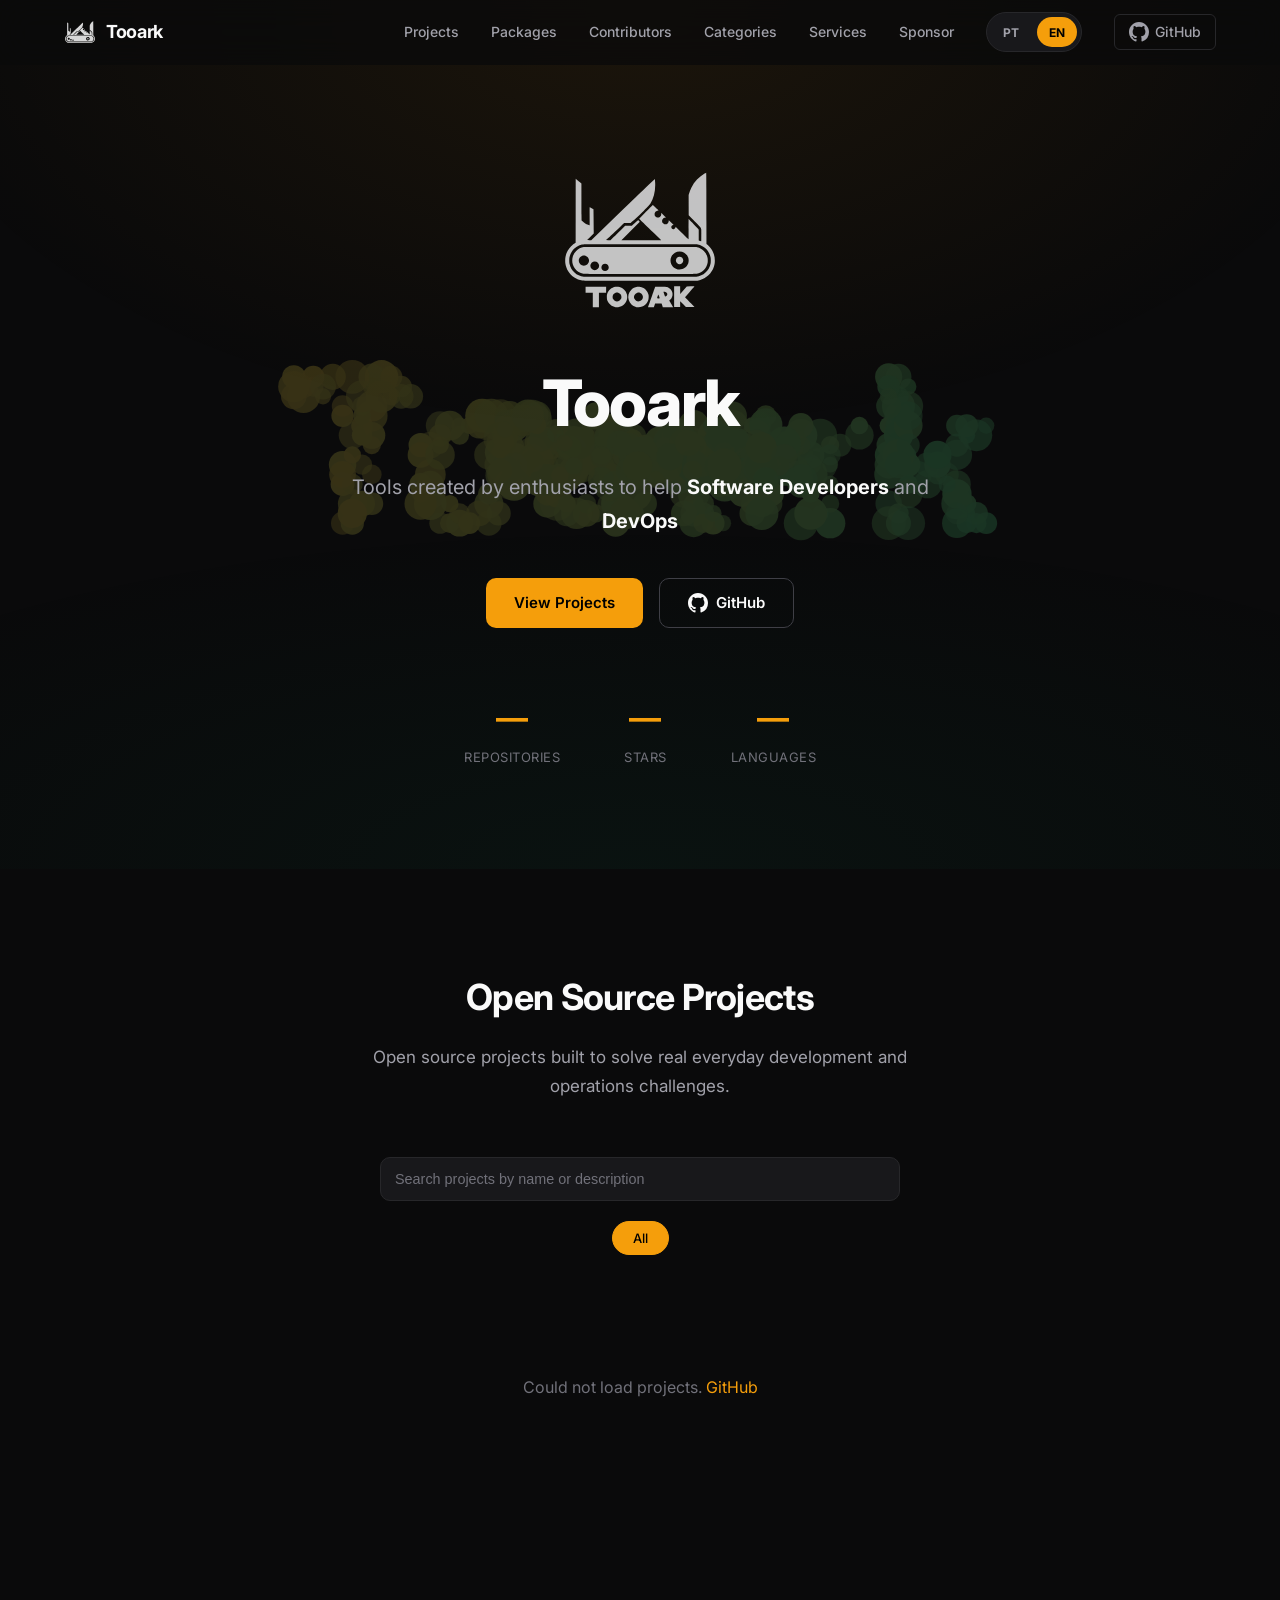
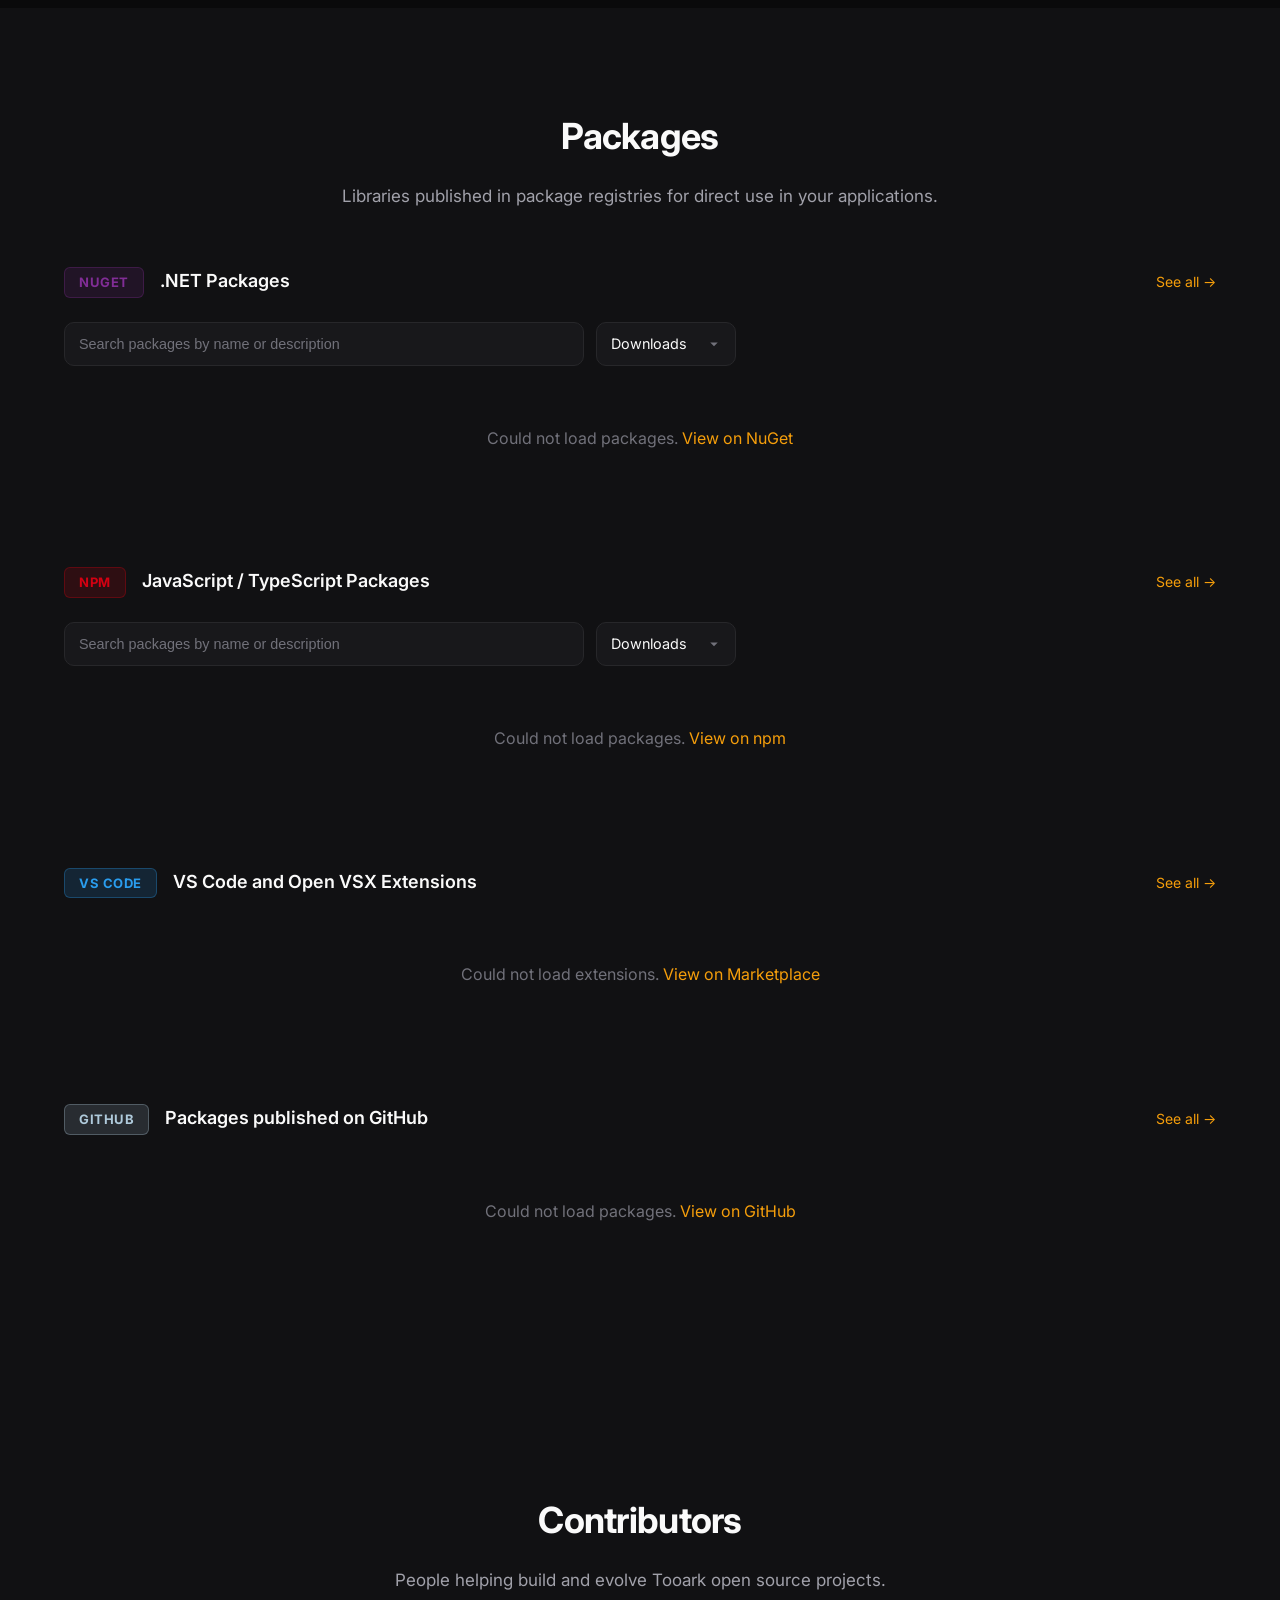
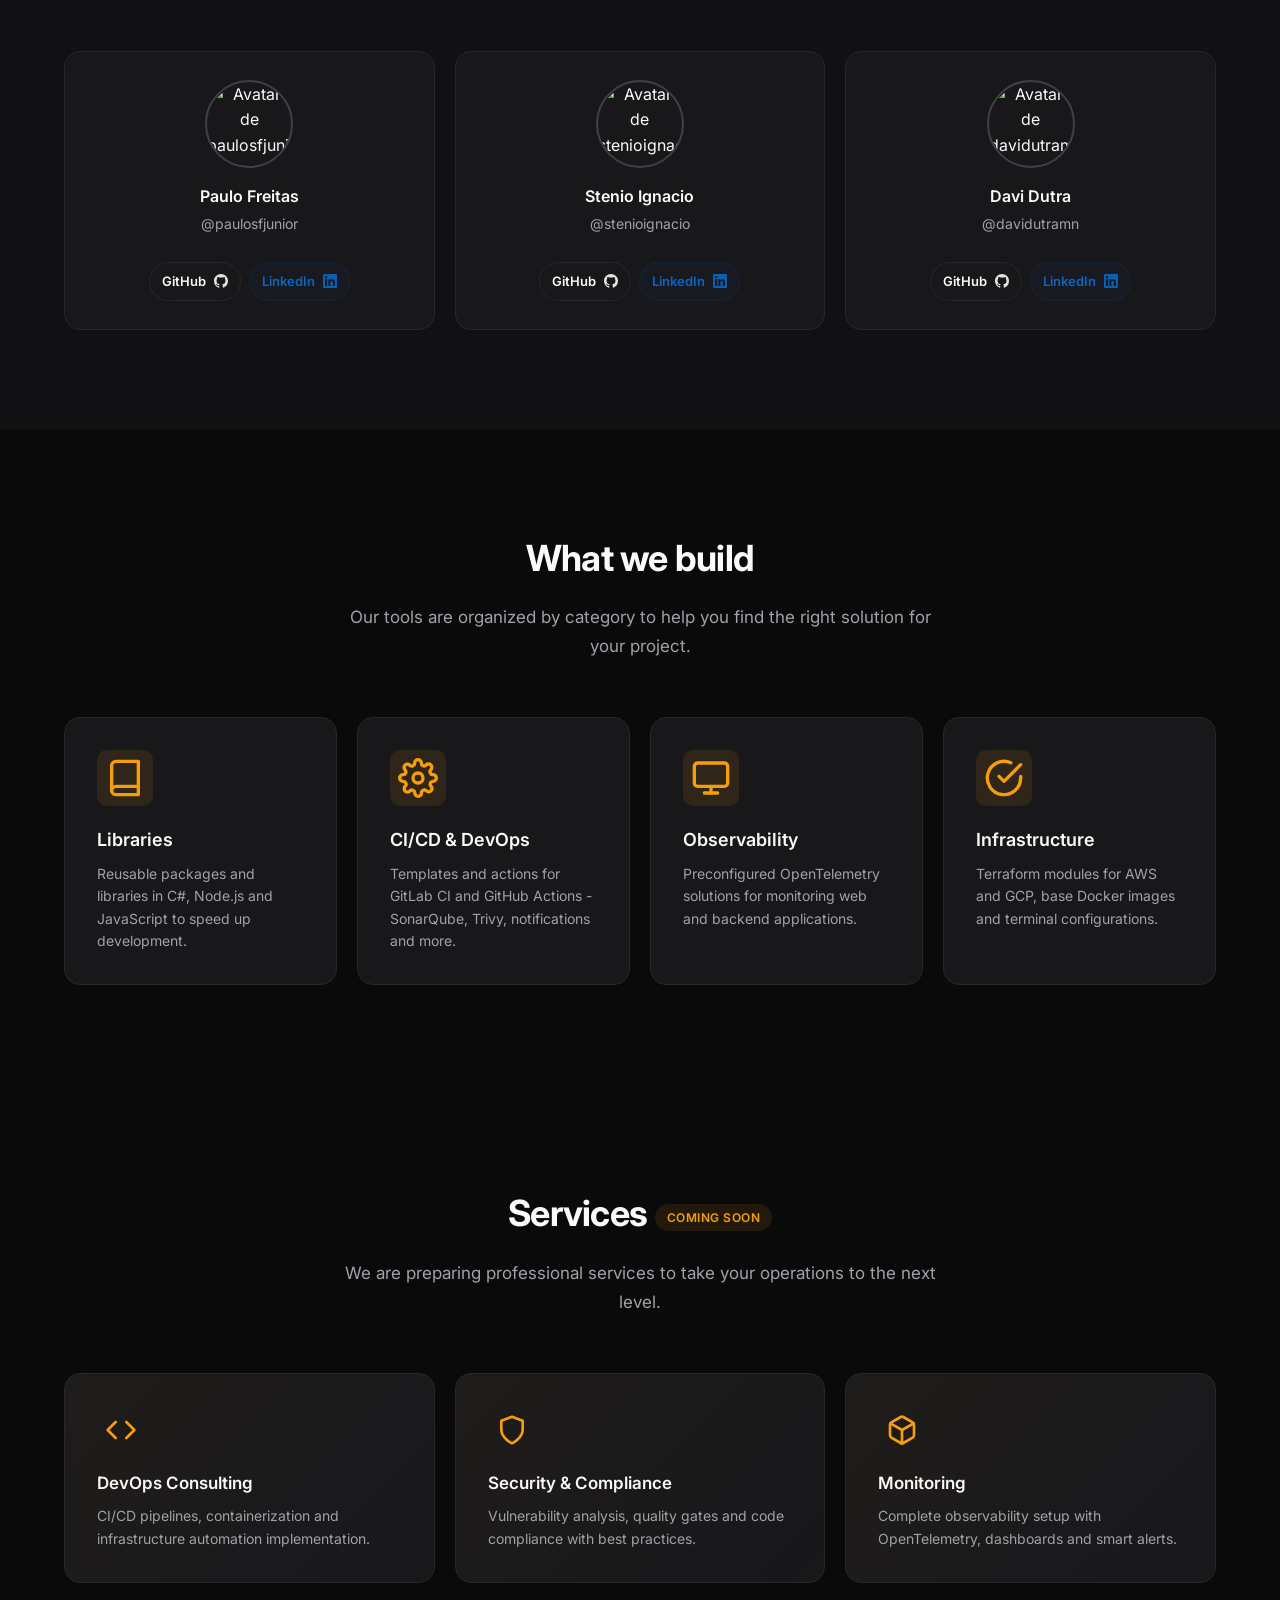
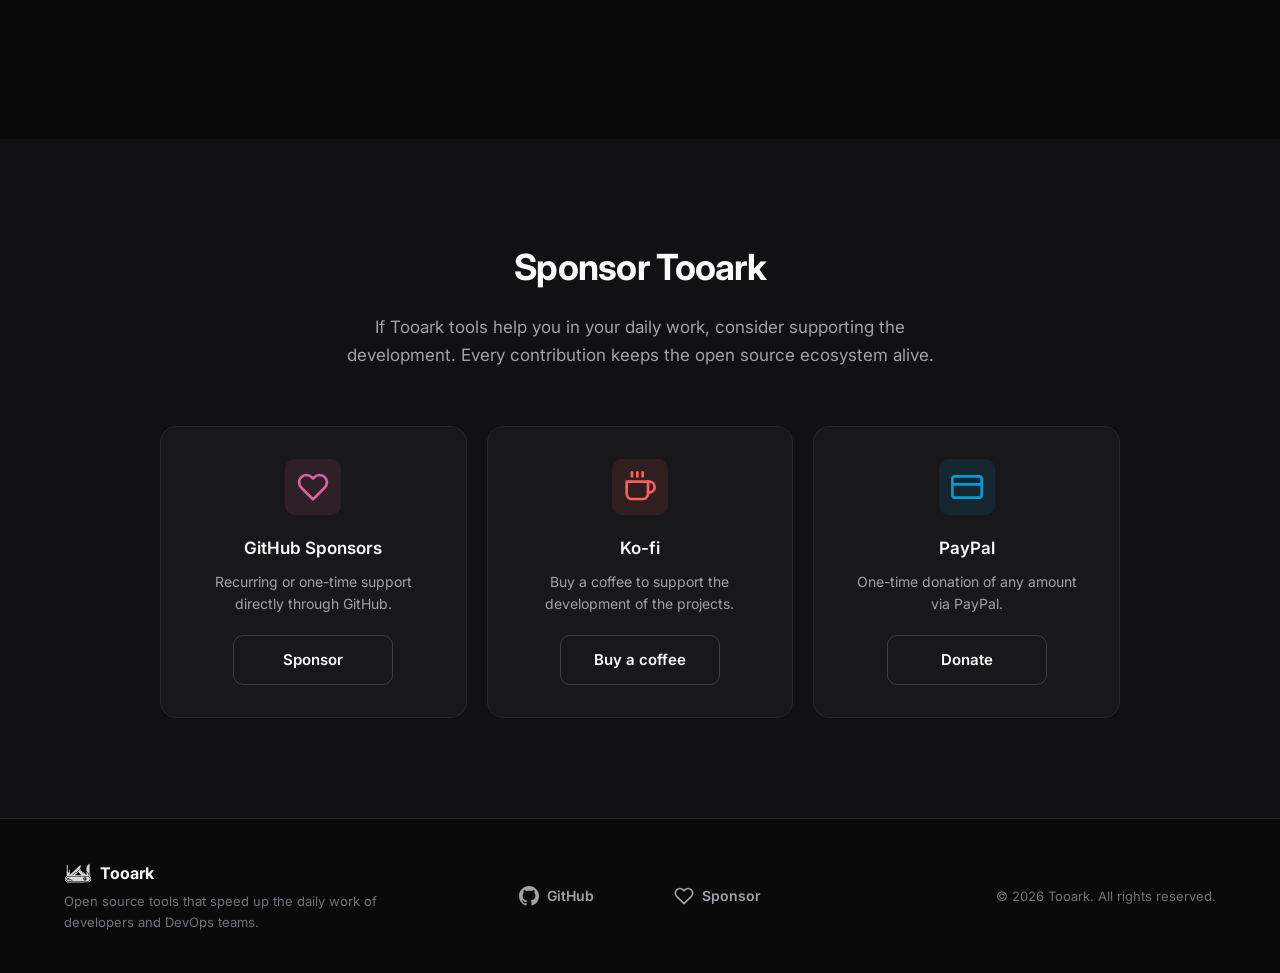
==== commit 55a25fc4: "feat: adicionar botão 'Mostrar mais' na seção de extensões VS Code - exibir 9 extensões inicialmente" ====
--- a/index.html
+++ b/index.html
@@ -479,6 +479,17 @@
               <div class="spinner"></div>
               <p data-i18n="packages.loading">Carregando pacotes...</p>
             </div>
+          </div>
+          <div class="list-more-wrap">
+            <button
+              class="btn btn--outline list-more"
+              id="extensionsShowMore"
+              type="button"
+              hidden
+              data-i18n="common.showMore"
+            >
+              Mostrar mais
+            </button>
           </div>
         </div>
 
--- a/css/style.css
+++ b/css/style.css
@@ -113,6 +113,10 @@
 }
 
 /* --- Utilities --- */
+[hidden] {
+  display: none !important;
+}
+
 .svg-sprite {
   display: none;
 }
@@ -271,12 +275,16 @@
   position: absolute;
   inset: 0;
   background:
-    radial-gradient(ellipse 60% 50% at 50% 0%,
+    radial-gradient(
+      ellipse 60% 50% at 50% 0%,
       rgba(245, 158, 11, 0.08),
-      transparent),
-    radial-gradient(ellipse 80% 40% at 50% 100%,
+      transparent
+    ),
+    radial-gradient(
+      ellipse 80% 40% at 50% 100%,
       rgba(16, 185, 129, 0.05),
-      transparent);
+      transparent
+    );
   pointer-events: none;
 }
 
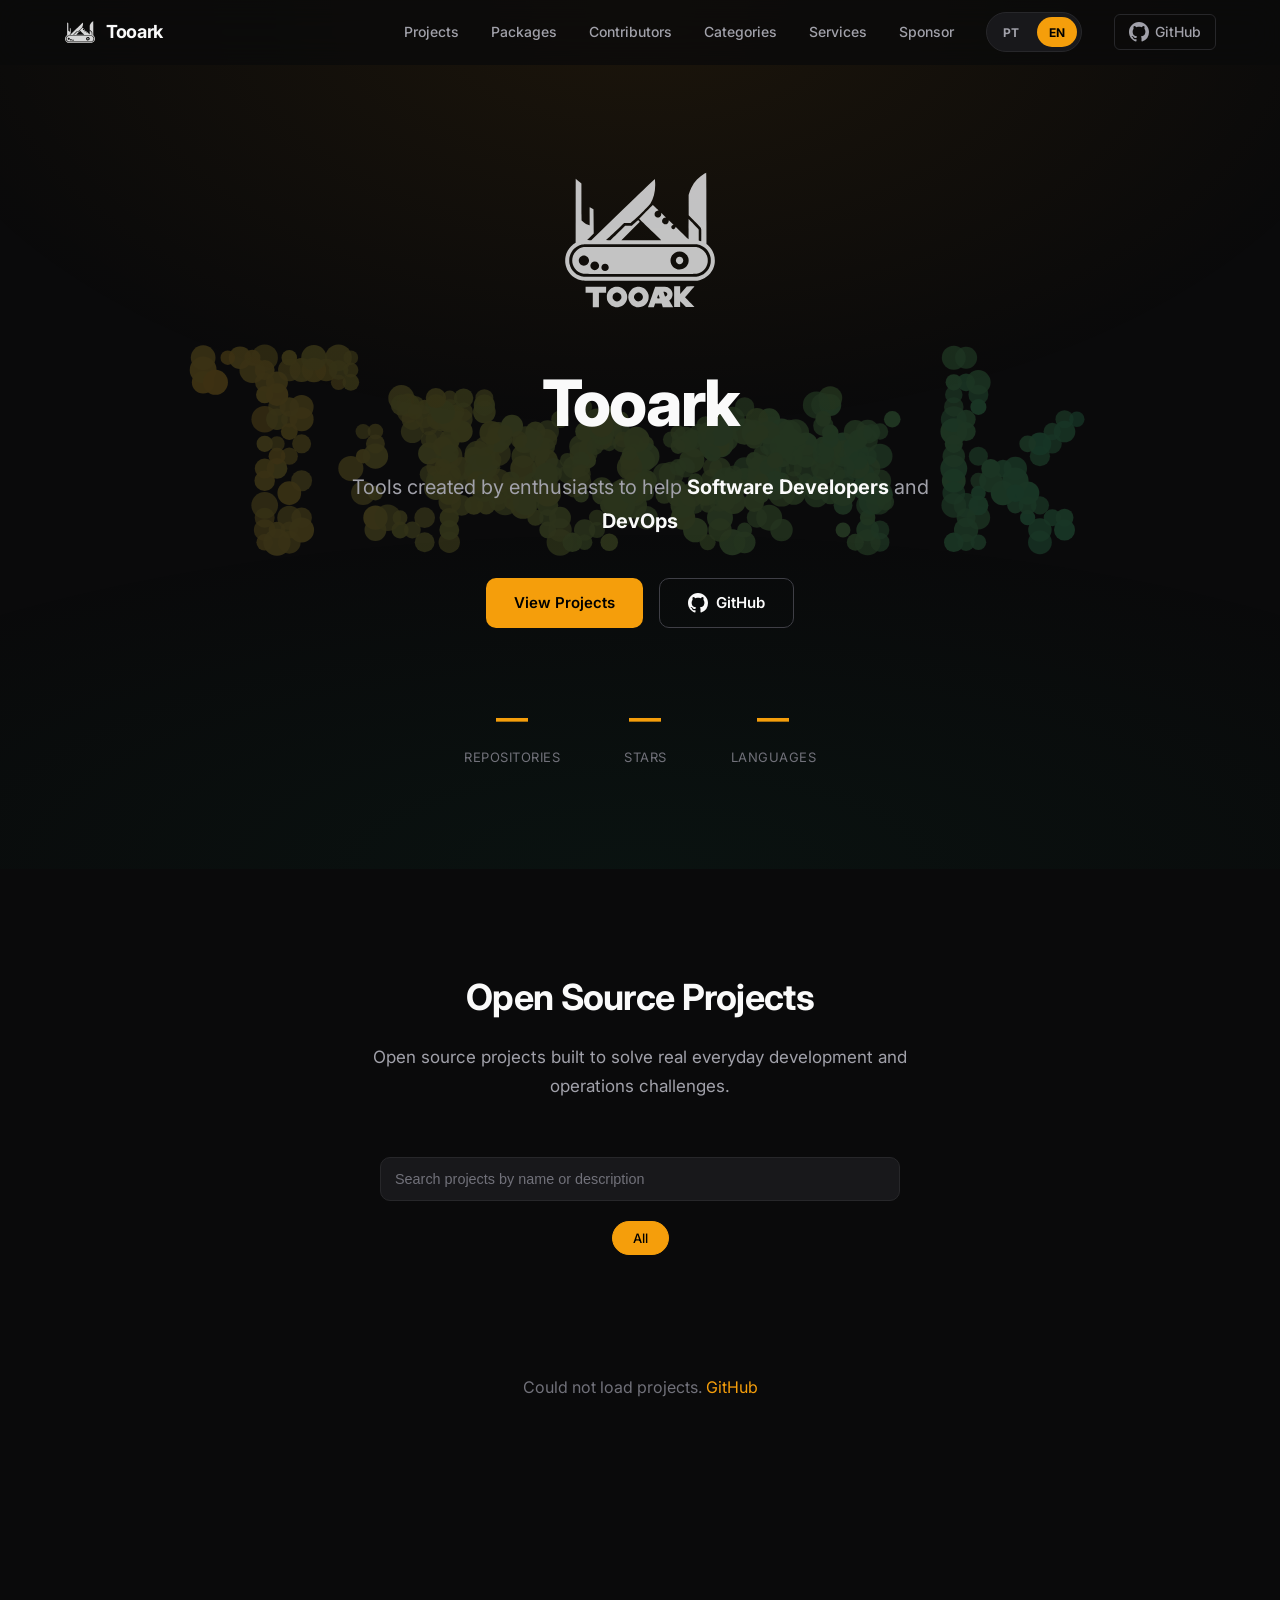
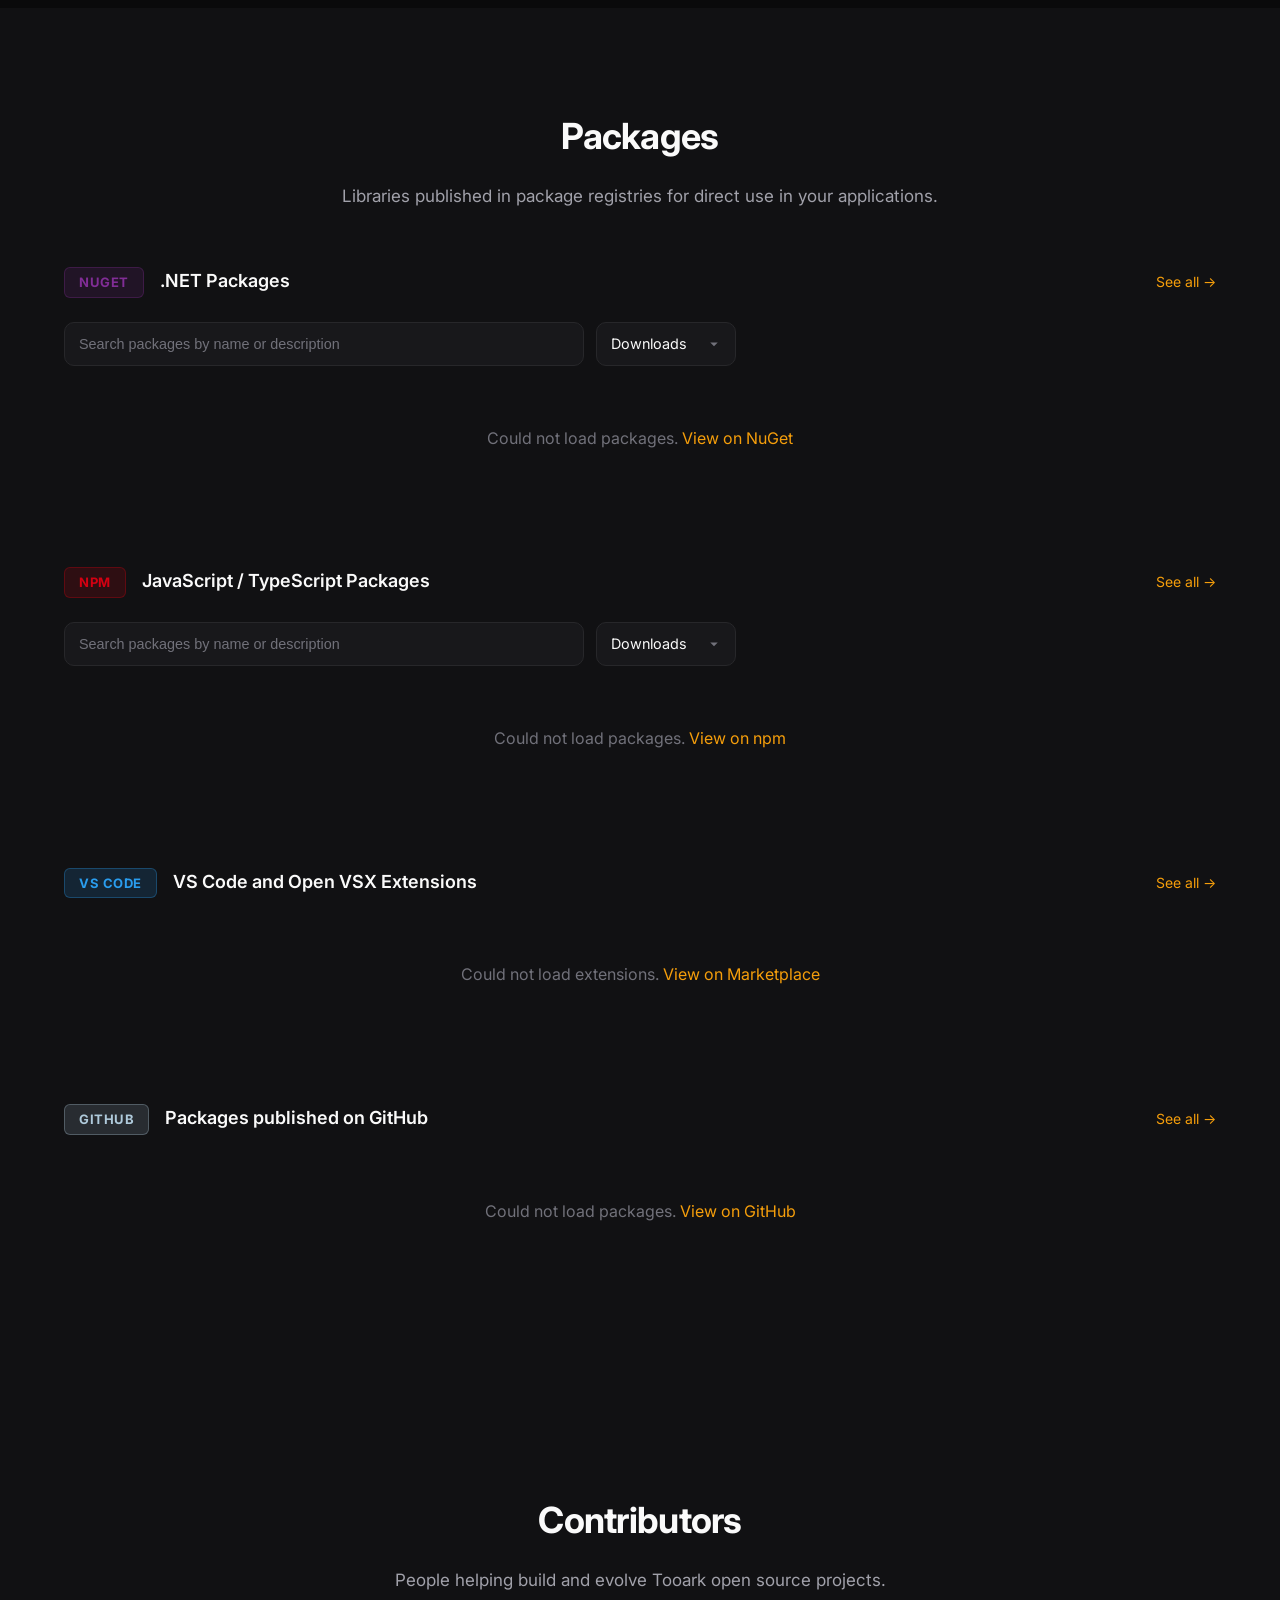
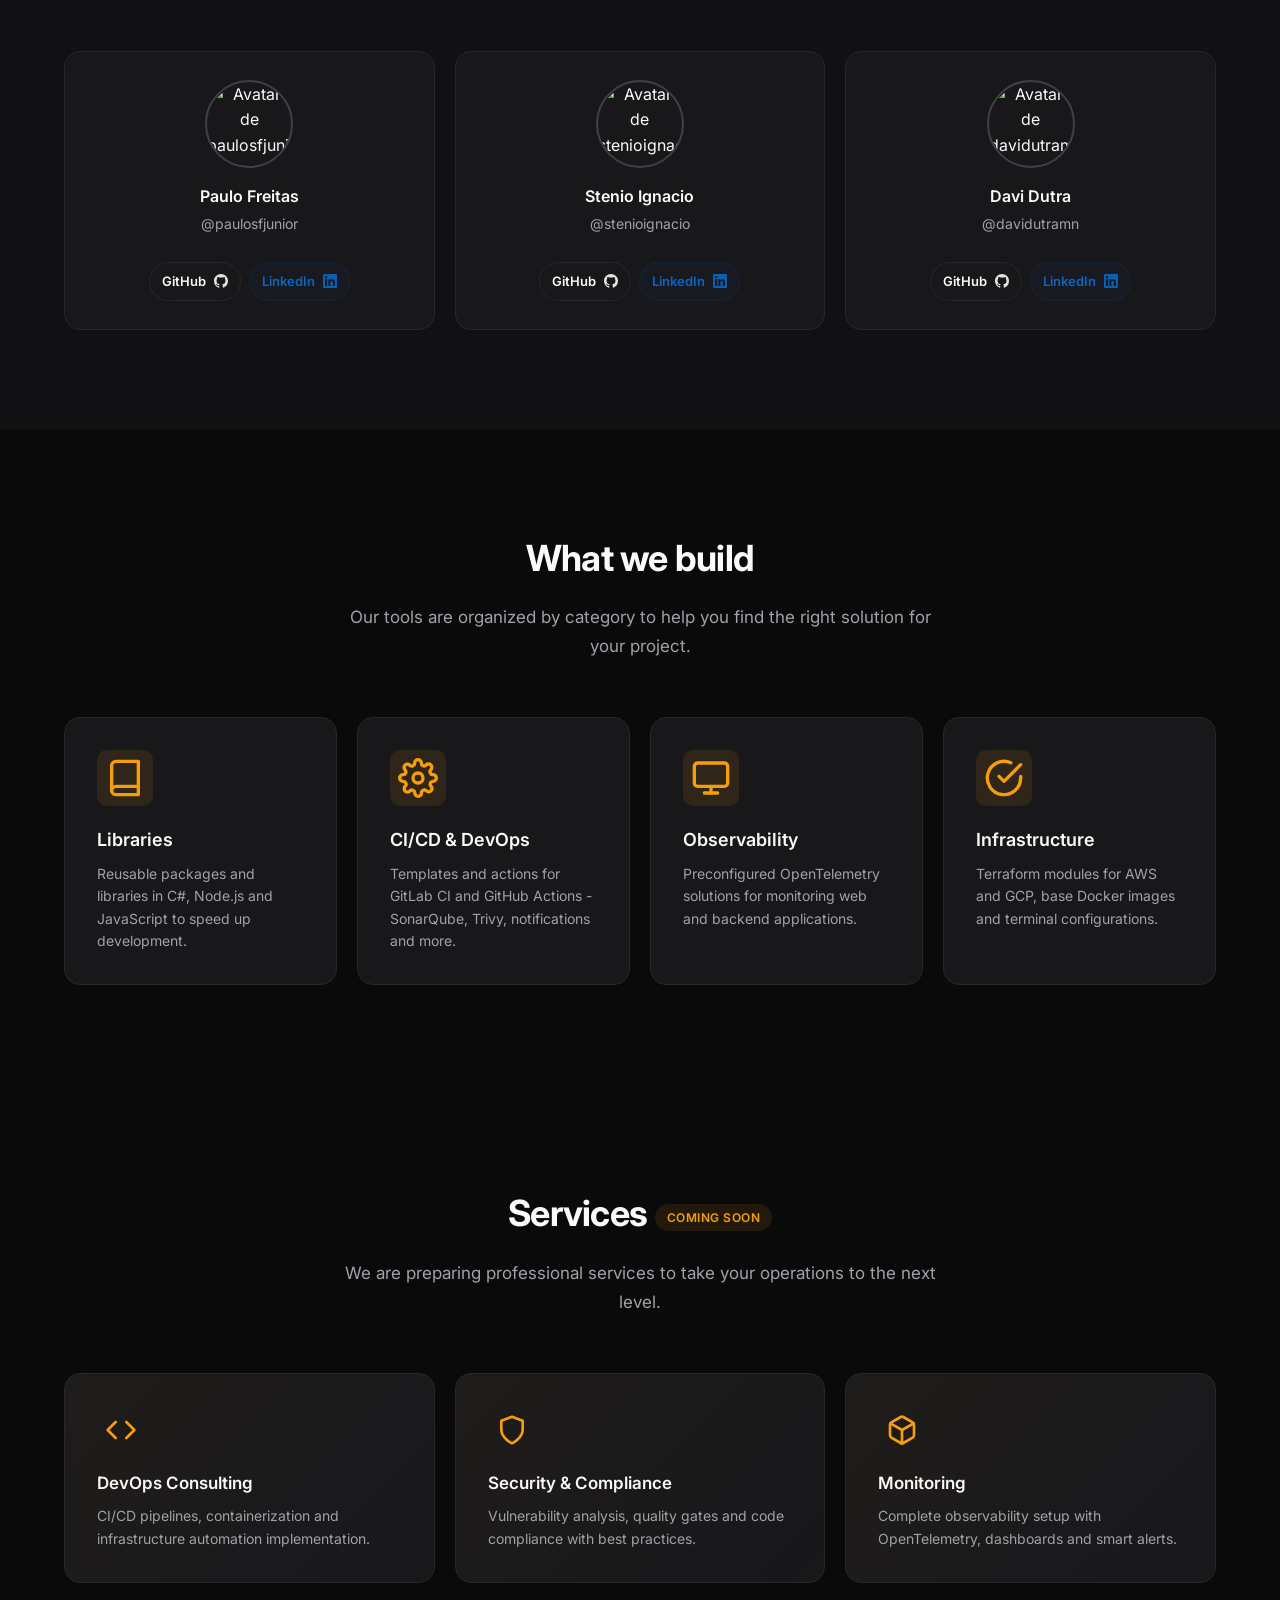
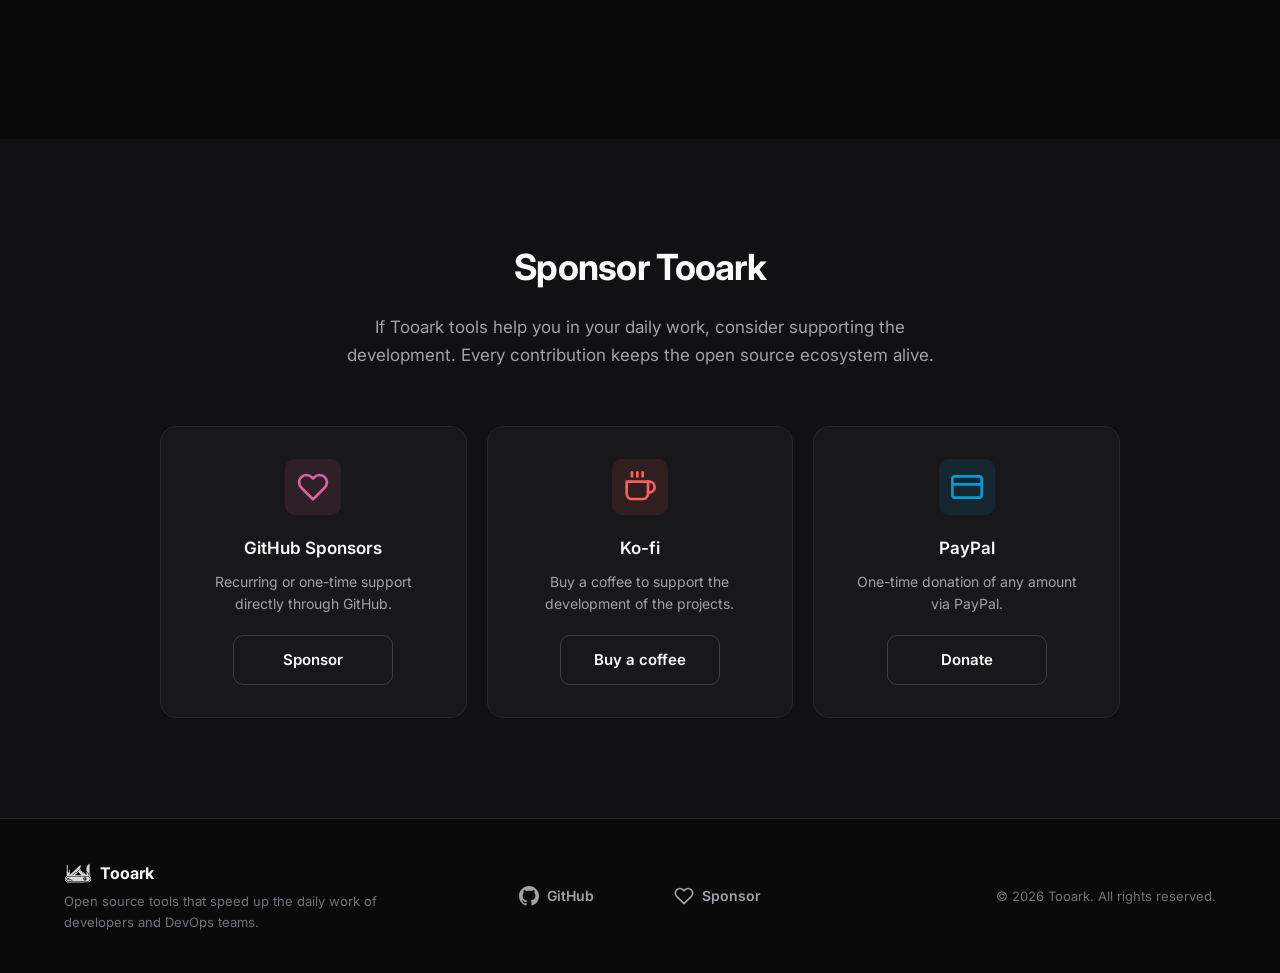
==== commit 1dca0f06: "fix(security): remover uso de innerHTML na aplicação de traduções - resolve o alerta do CodeQL 'DOM " ====
--- a/index.html
+++ b/index.html
@@ -207,10 +207,15 @@
           <img src="media/tooark-dark.svg" alt="" width="160" height="160" />
         </div>
         <h1 class="hero__title">Tooark</h1>
-        <p class="hero__subtitle" data-i18n-html="hero.subtitle">
-          Ferramentas criadas por entusiastas para ajudar<br />
-          <strong>Desenvolvedores de Software</strong>
-          e <strong>DevOps</strong>
+        <p class="hero__subtitle">
+          <span data-i18n="hero.subtitleStart"
+            >Ferramentas criadas por entusiastas para ajudar</span
+          >
+          <strong data-i18n="hero.subtitleDevs"
+            >Desenvolvedores de Software</strong
+          >
+          <span data-i18n="hero.subtitleAnd">e</span>
+          <strong>DevOps</strong>
         </p>
         <div class="hero__actions">
           <a
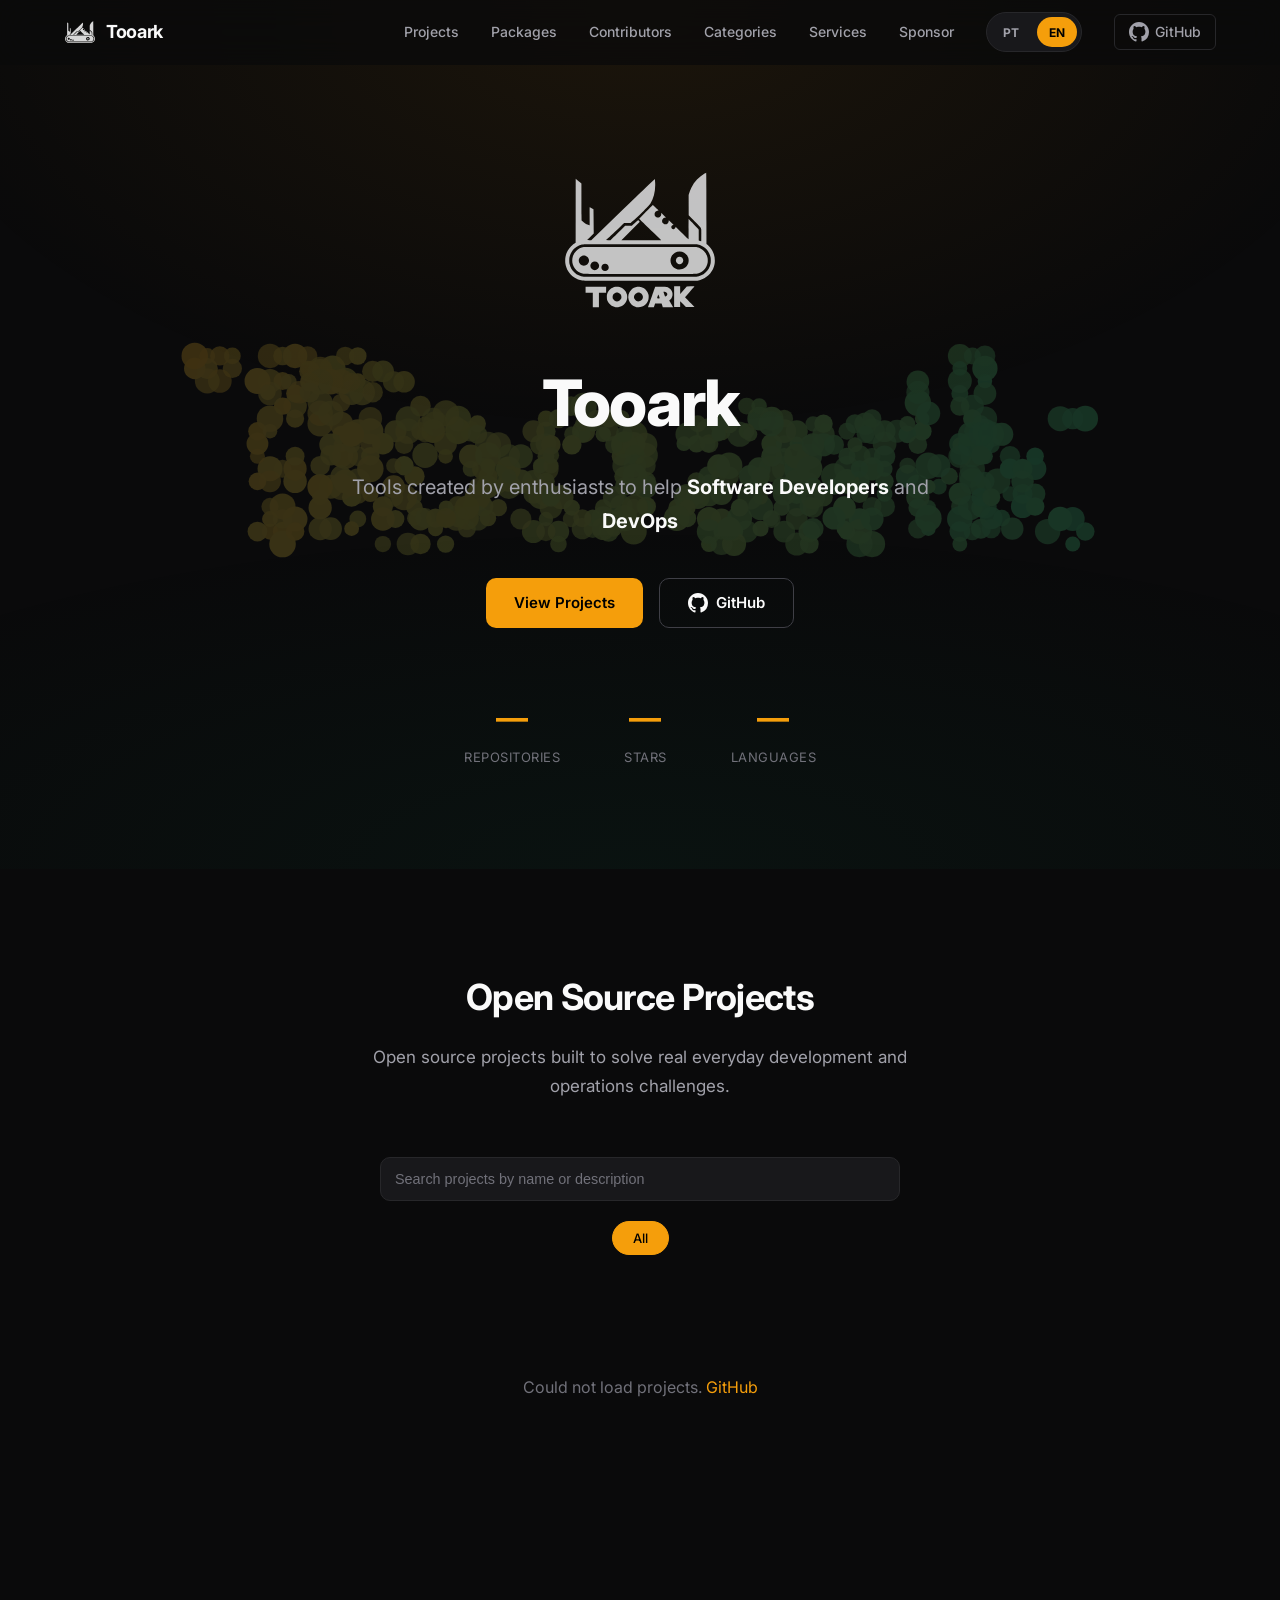
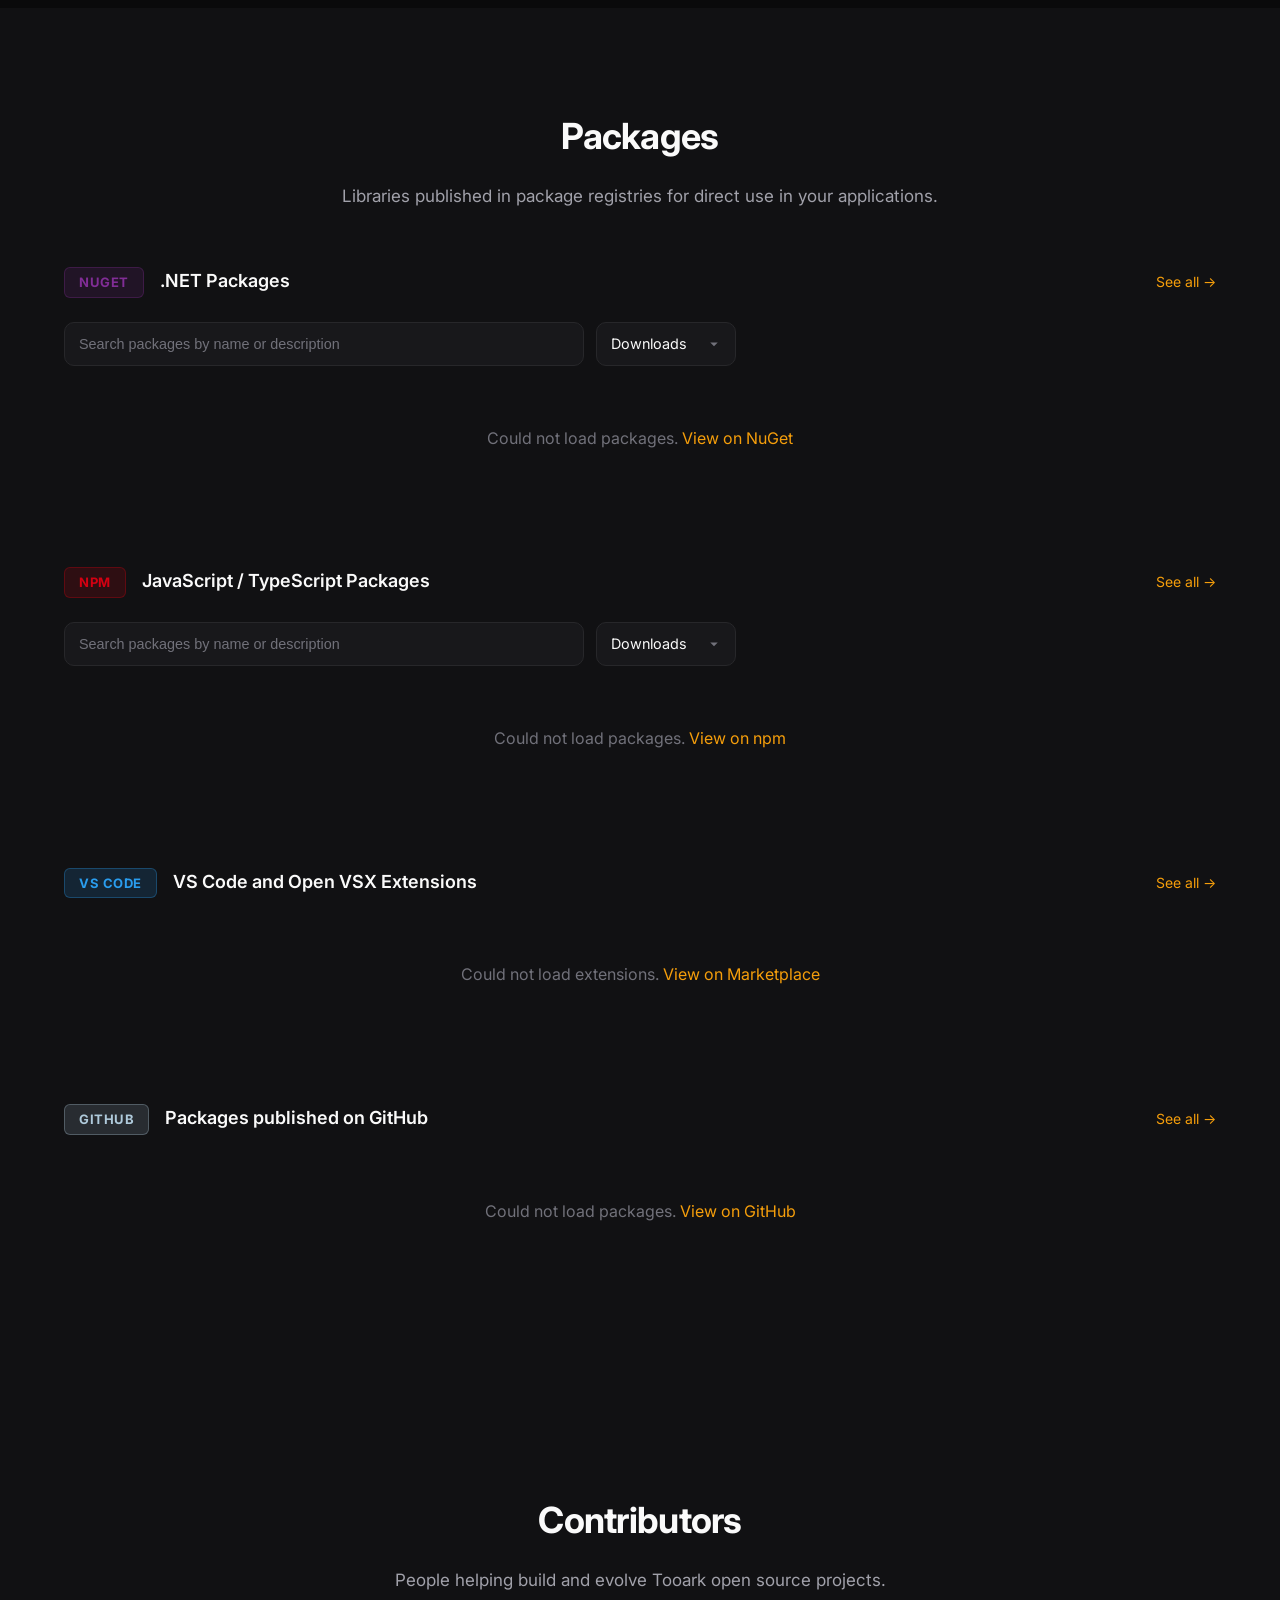
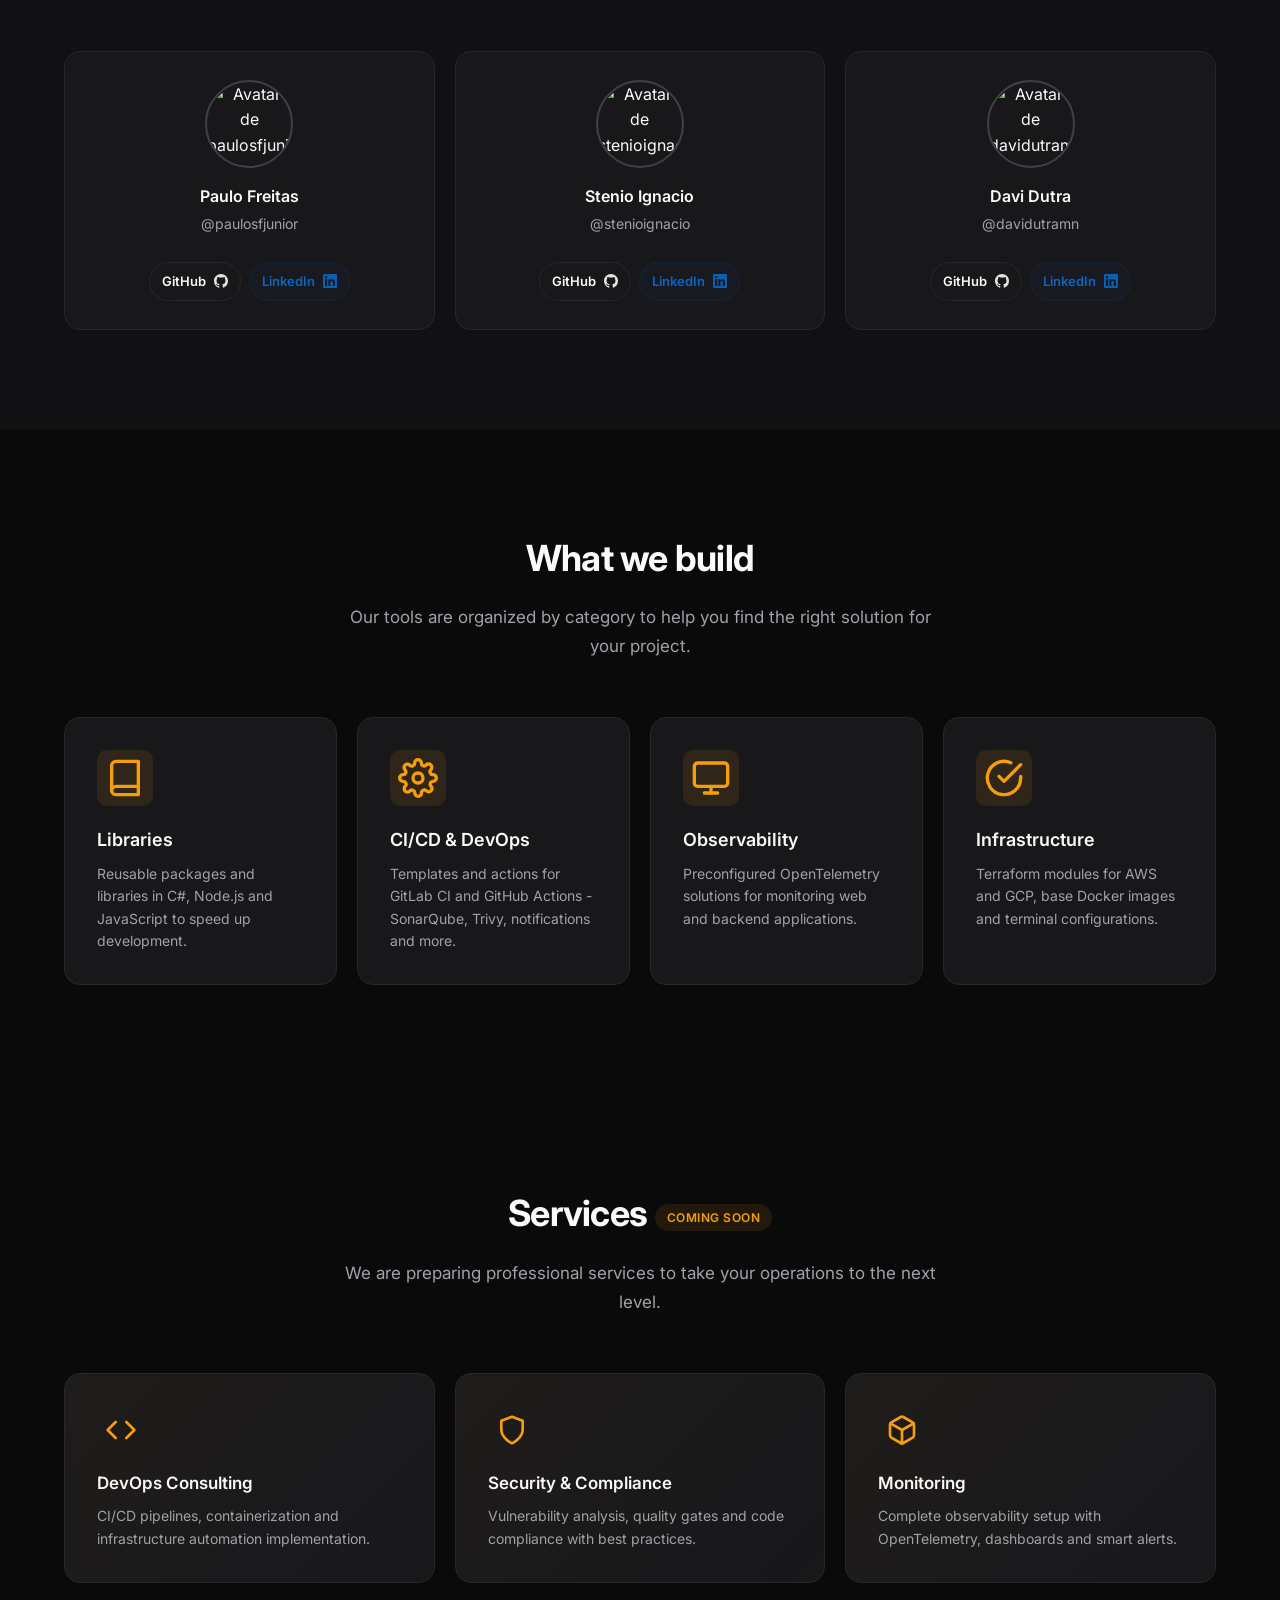
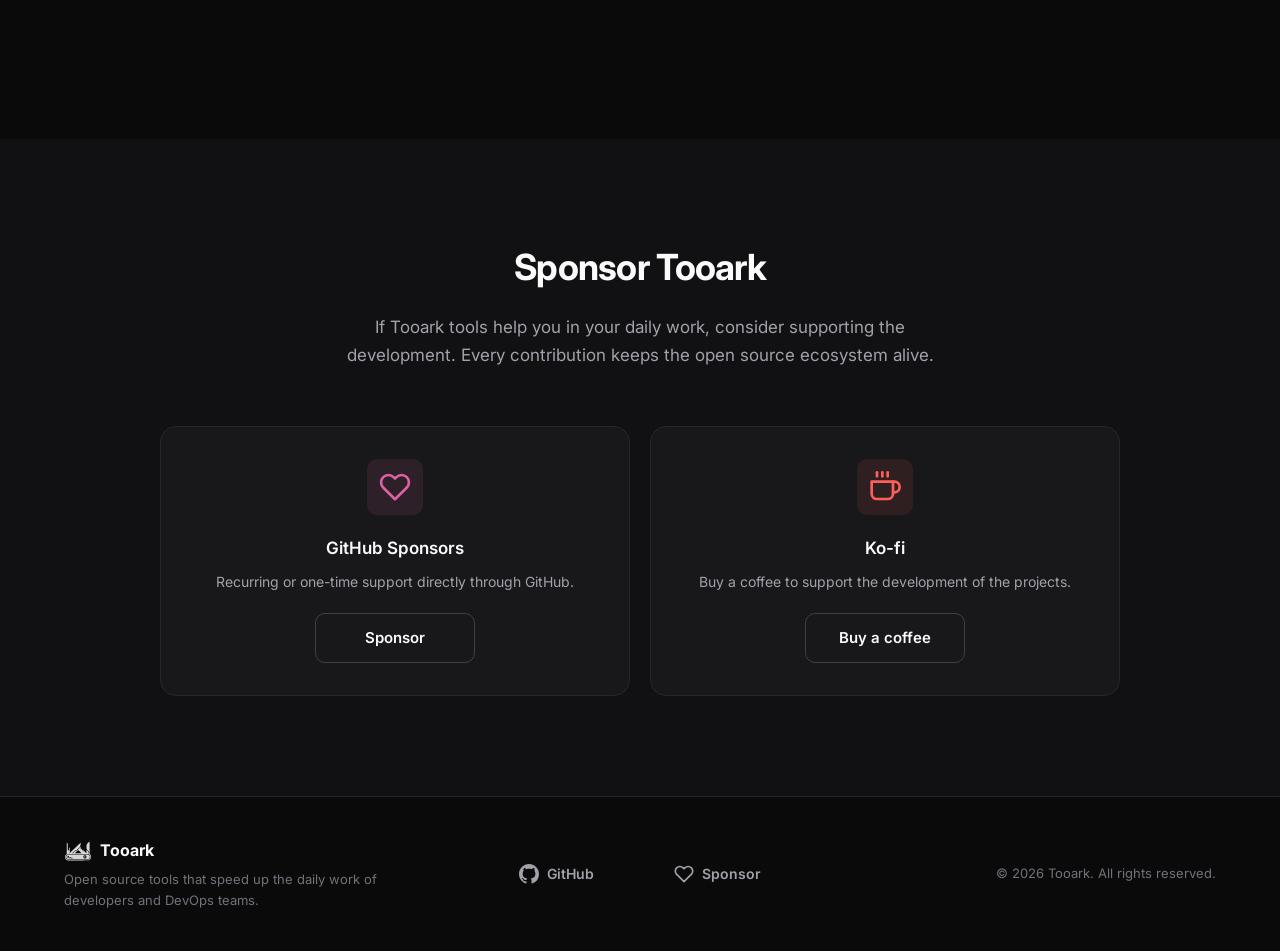
==== commit b5bc972c: "Removido link paypal por não estar mais disponivel para uso pela Paypal Signed-off-by: Paulo Freitas" ====
--- a/index.html
+++ b/index.html
@@ -1015,7 +1015,7 @@
               >Pagar um café</a
             >
           </div>
-          <div class="sponsor-card">
+          <!-- <div class="sponsor-card">
             <div class="sponsor-card__icon sponsor-card__icon--paypal">
               <svg
                 width="32"
@@ -1043,7 +1043,7 @@
               data-i18n="sponsors.paypalCta"
               >Doar</a
             >
-          </div>
+          </div> -->
         </div>
       </div>
     </section>
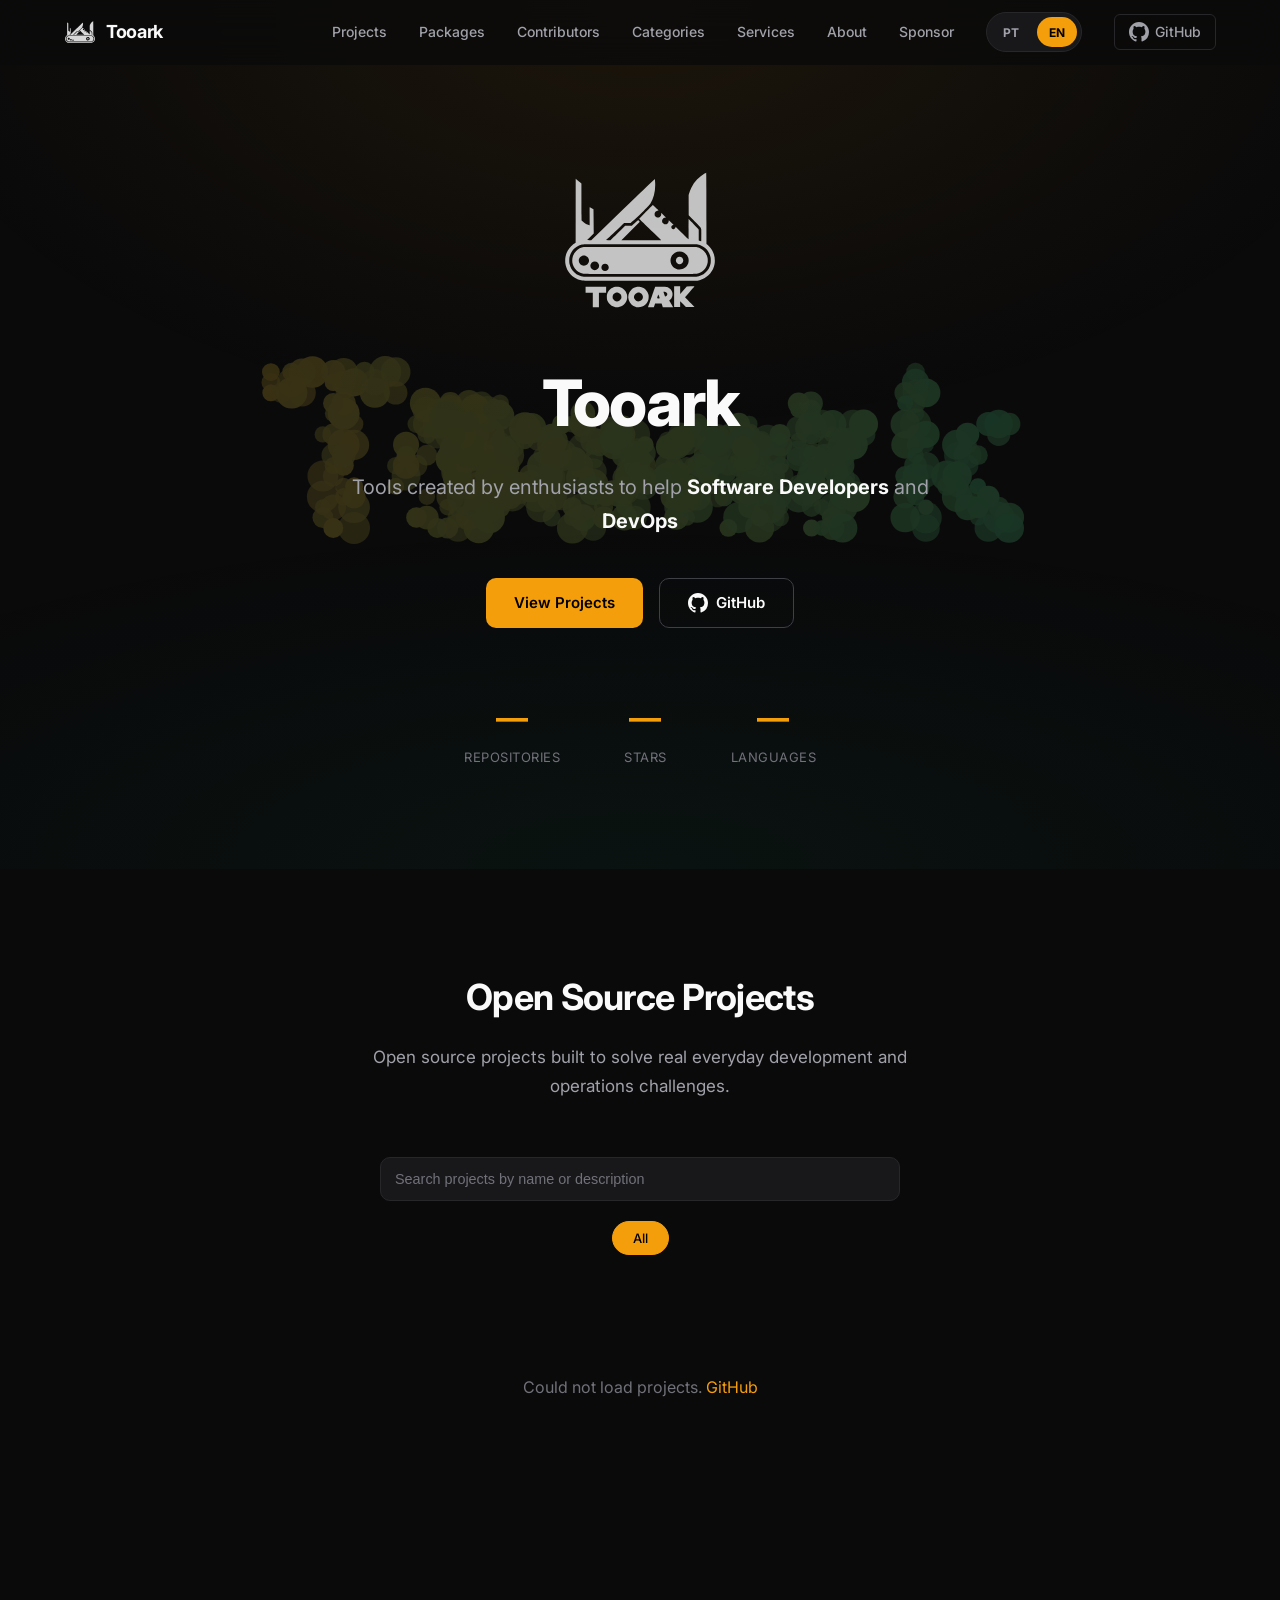
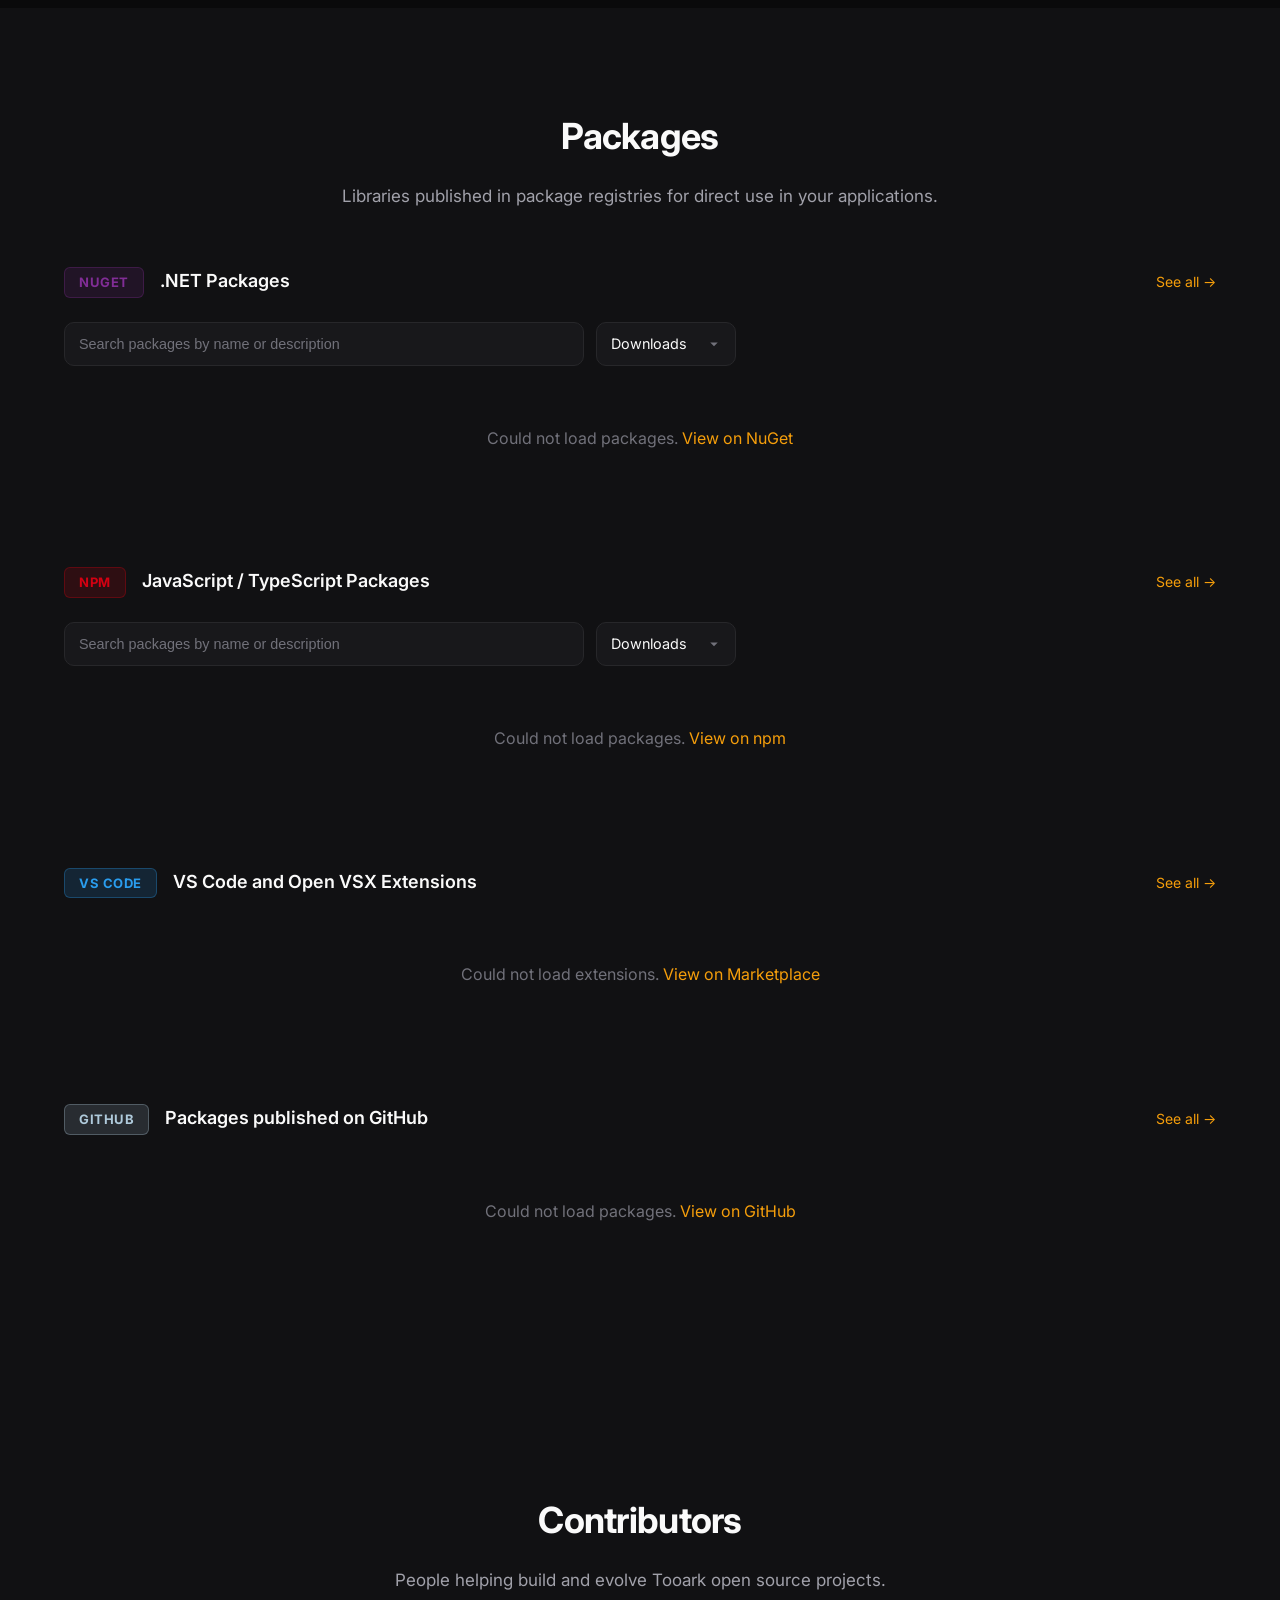
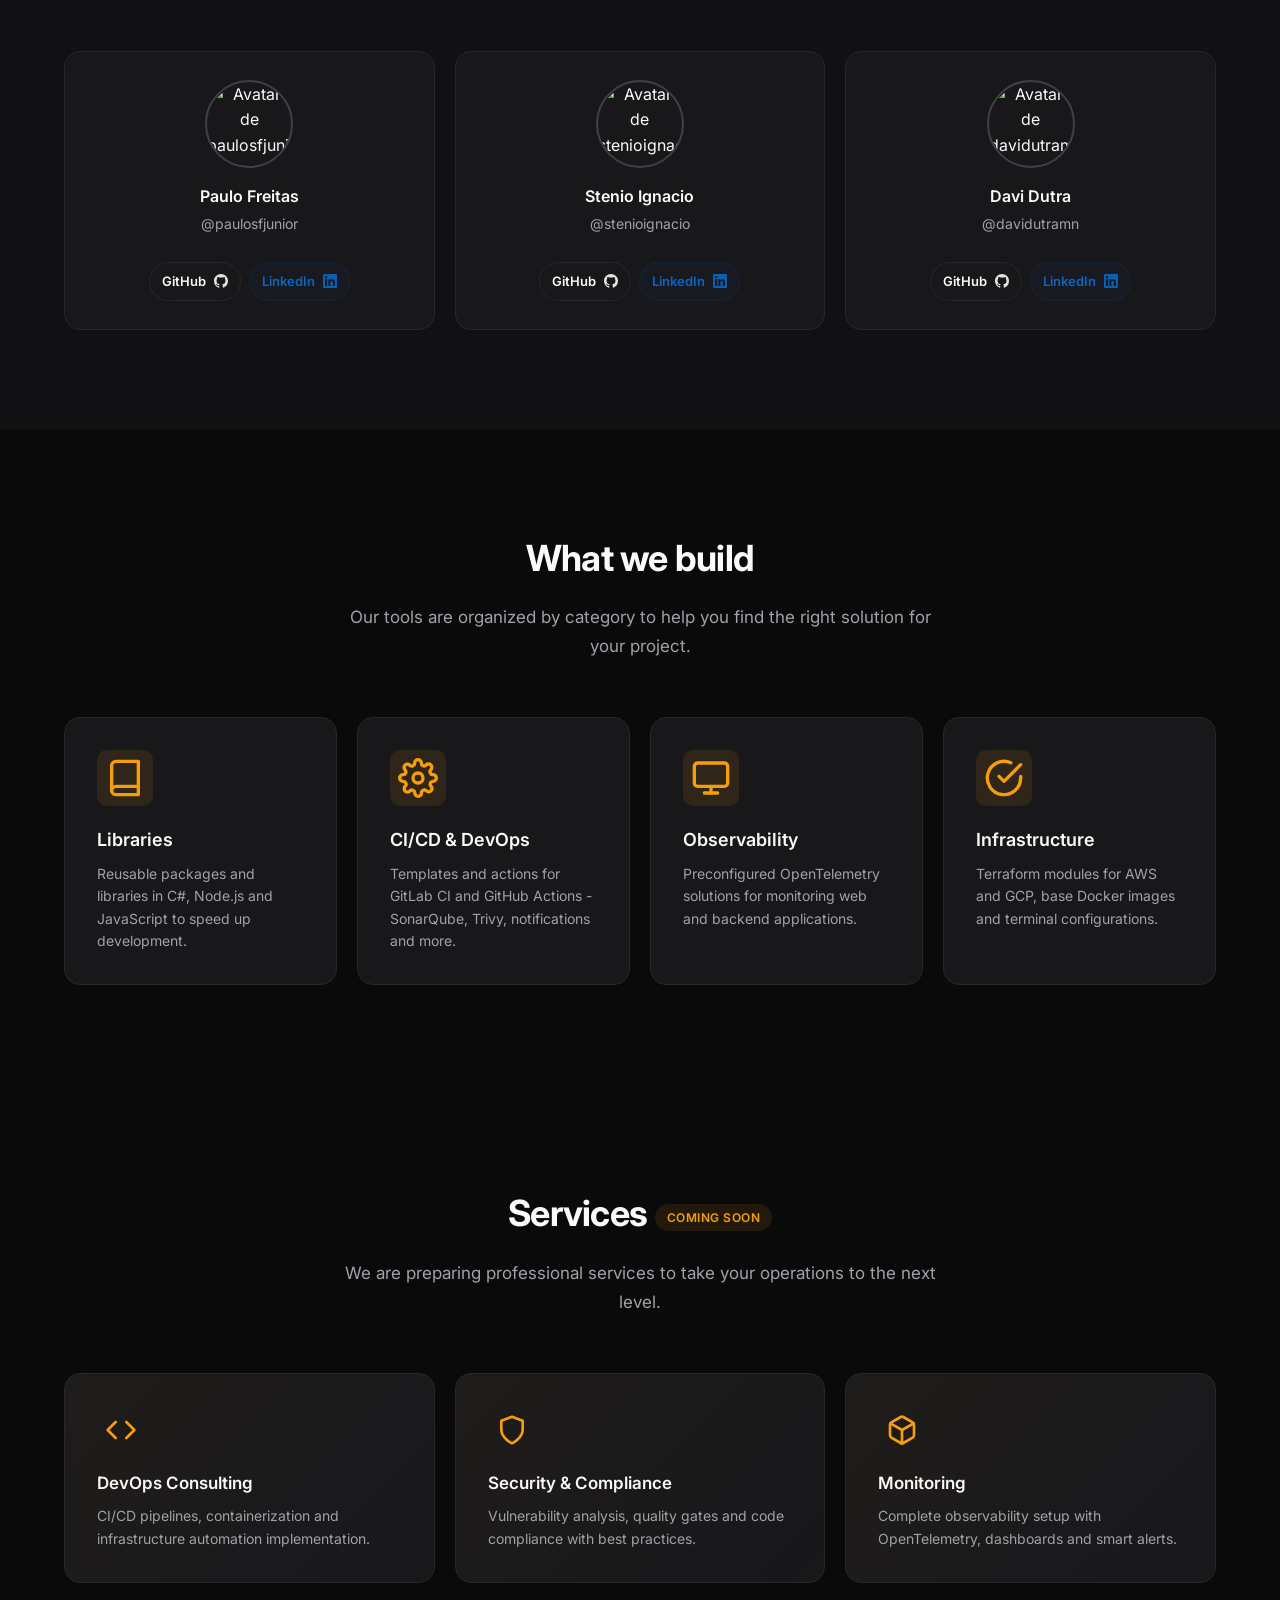
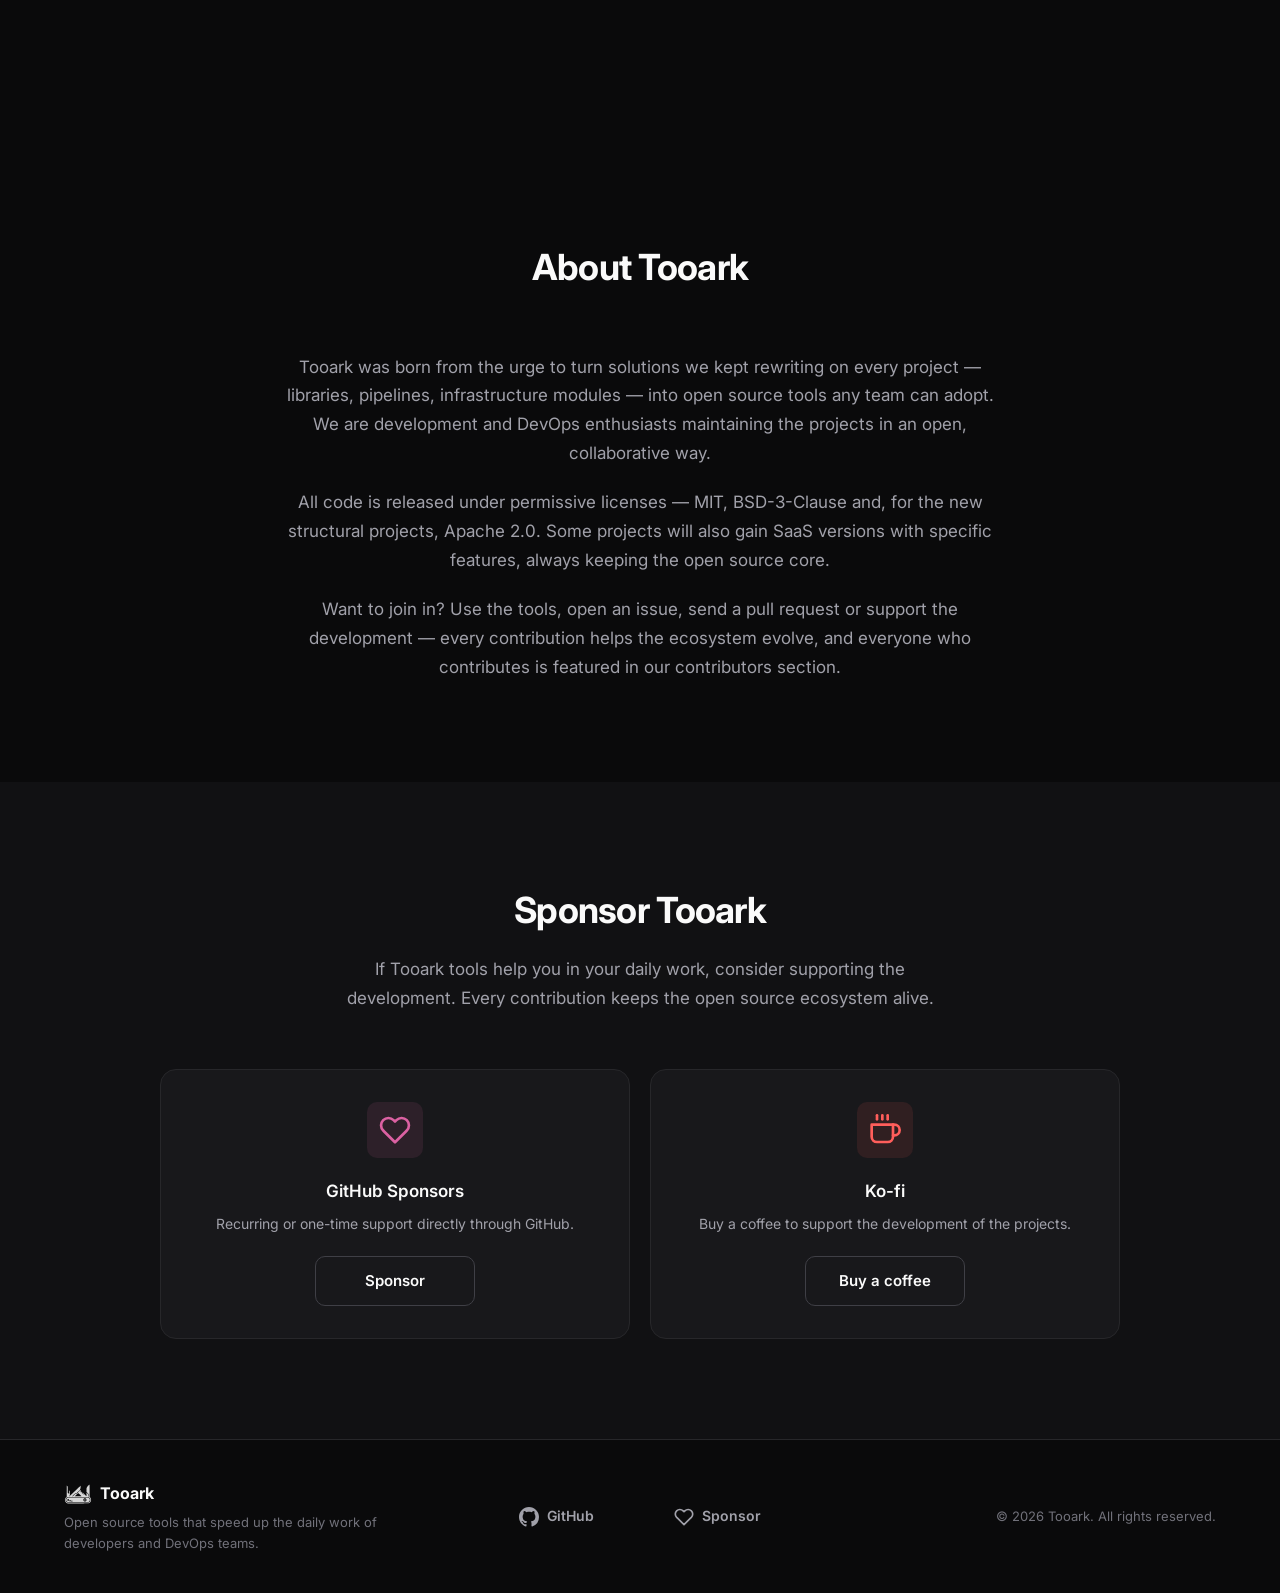
==== commit 4117c269: "feat(home): adicionar seção 'Sobre a Tooark' e dados estruturados - Nova seção 'Sobre' entre Serviço" ====
--- a/index.html
+++ b/index.html
@@ -80,6 +80,19 @@
 
     <!-- Styles -->
     <link rel="stylesheet" href="css/style.css" />
+
+    <!-- Dados estruturados (schema.org) -->
+    <script type="application/ld+json">
+      {
+        "@context": "https://schema.org",
+        "@type": "Organization",
+        "name": "Tooark",
+        "url": "https://tooark.com/",
+        "logo": "https://tooark.com/media/logo-dark.svg",
+        "description": "Ferramentas open source que aceleram o dia a dia de desenvolvedores e equipes DevOps. Bibliotecas .NET e Node, extensões VS Code, imagens Docker e templates CI/CD, sob licenças MIT, BSD-3-Clause e Apache 2.0.",
+        "sameAs": ["https://github.com/Tooark"]
+      }
+    </script>
   </head>
   <body>
     <!-- Sprite de ícones SVG reutilizados via <use> -->
@@ -147,6 +160,9 @@
           >
           <a href="#services" class="header__link" data-i18n="header.services"
             >Serviços</a
+          >
+          <a href="#about" class="header__link" data-i18n="header.about"
+            >Sobre</a
           >
           <a href="#sponsors" class="header__link" data-i18n="header.sponsors"
             >Apoie</a
@@ -941,6 +957,36 @@
       </div>
     </section>
 
+    <!-- About -->
+    <section class="section" id="about">
+      <div class="container">
+        <div class="section__header">
+          <h2 class="section__title" data-i18n="about.title">Sobre a Tooark</h2>
+        </div>
+        <div class="about__content">
+          <p data-i18n="about.p1">
+            A Tooark nasceu da vontade de transformar soluções que reescrevíamos
+            a cada projeto — bibliotecas, pipelines, módulos de infraestrutura —
+            em ferramentas open source que qualquer equipe possa adotar. Somos
+            entusiastas de desenvolvimento e DevOps que mantêm os projetos de
+            forma aberta e colaborativa.
+          </p>
+          <p data-i18n="about.p2">
+            Todo o código é publicado sob licenças permissivas — MIT,
+            BSD-3-Clause e, nos novos projetos estruturais, Apache 2.0. Alguns
+            projetos também ganharão versões SaaS com recursos específicos,
+            sempre mantendo a base open source.
+          </p>
+          <p data-i18n="about.p3">
+            Quer participar? Use as ferramentas, abra uma issue, envie um pull
+            request ou apoie o desenvolvimento — toda contribuição ajuda o
+            ecossistema a evoluir, e quem contribui aparece na nossa seção de
+            contribuidores.
+          </p>
+        </div>
+      </div>
+    </section>
+
     <!-- Sponsors -->
     <section class="section section--alt" id="sponsors">
       <div class="container">
--- a/css/style.css
+++ b/css/style.css
@@ -1028,6 +1028,23 @@
 }
 
 /* ============================================
+   ABOUT
+   ============================================ */
+.about__content {
+  max-width: 720px;
+  margin: 0 auto;
+  display: grid;
+  gap: 20px;
+}
+
+.about__content p {
+  font-size: 1.063rem;
+  color: var(--color-text-secondary);
+  line-height: 1.7;
+  text-align: center;
+}
+
+/* ============================================
    SPONSORS
    ============================================ */
 .sponsors__grid {
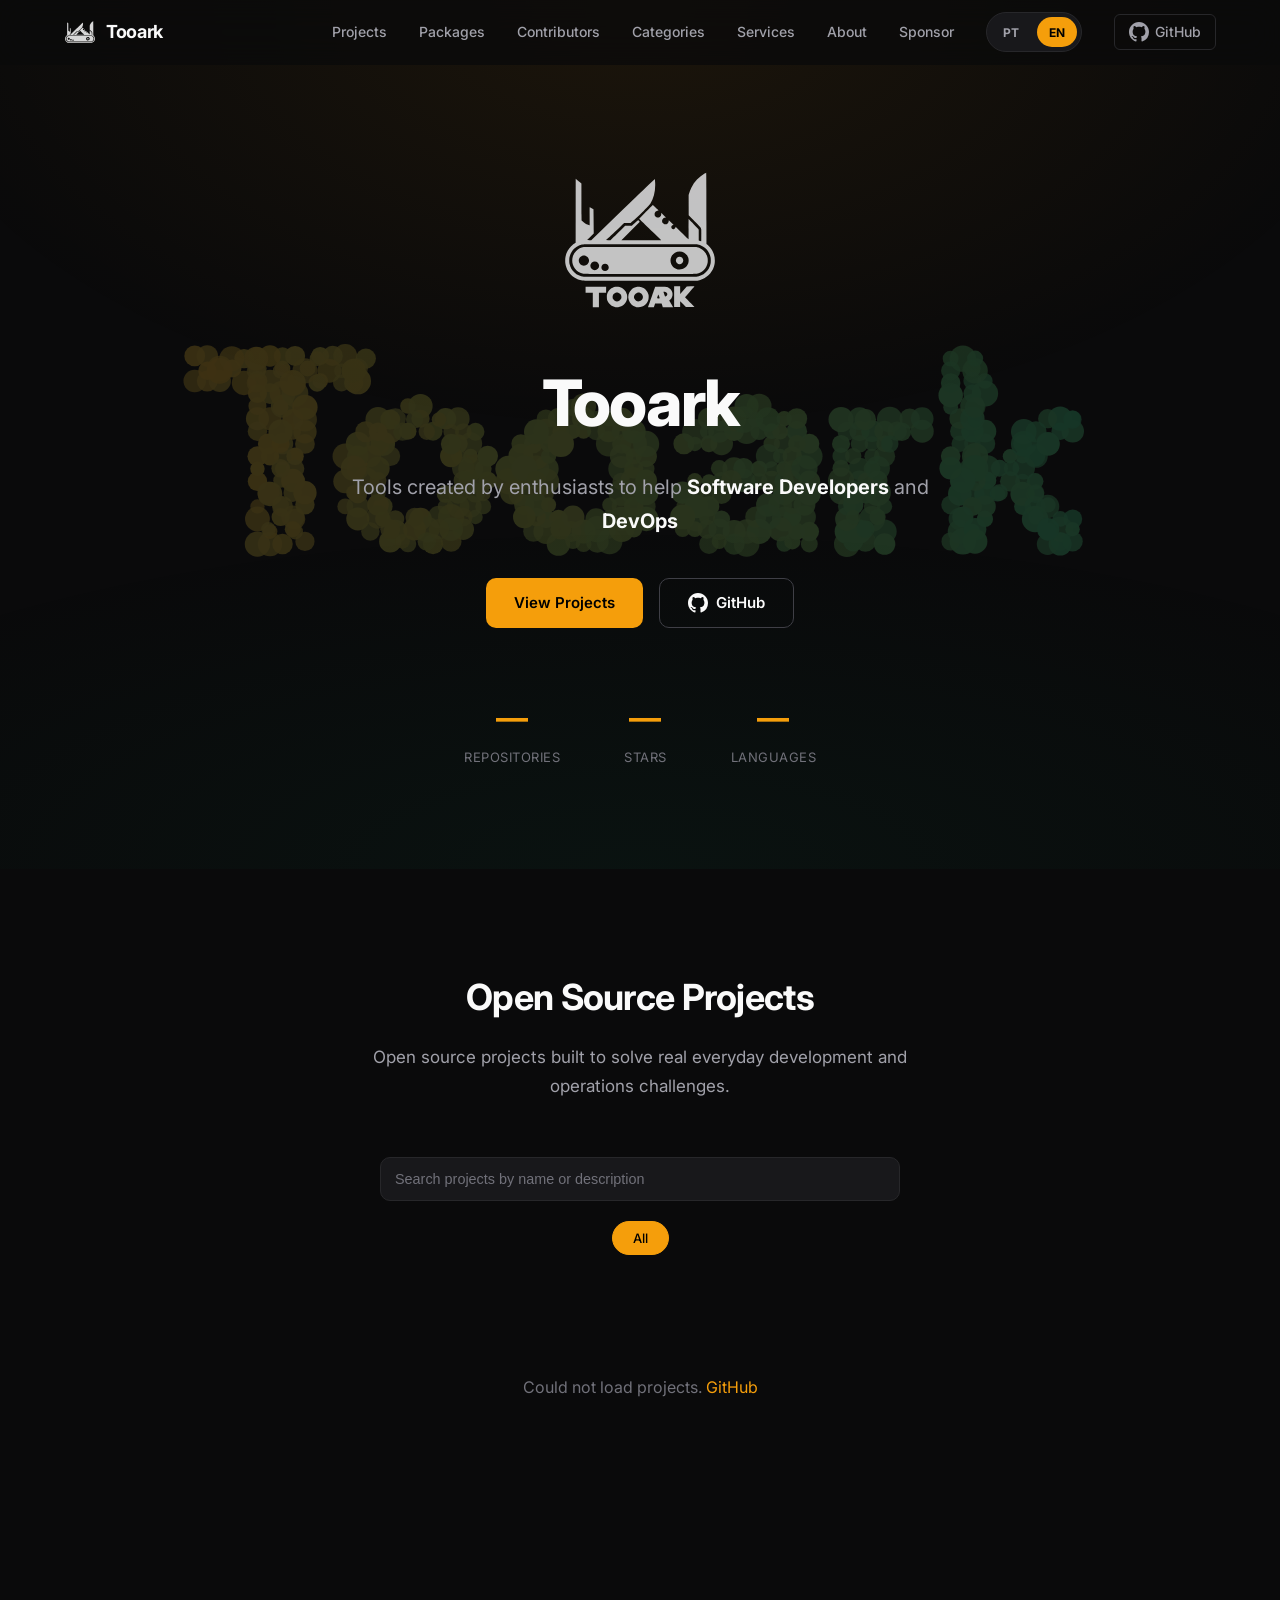
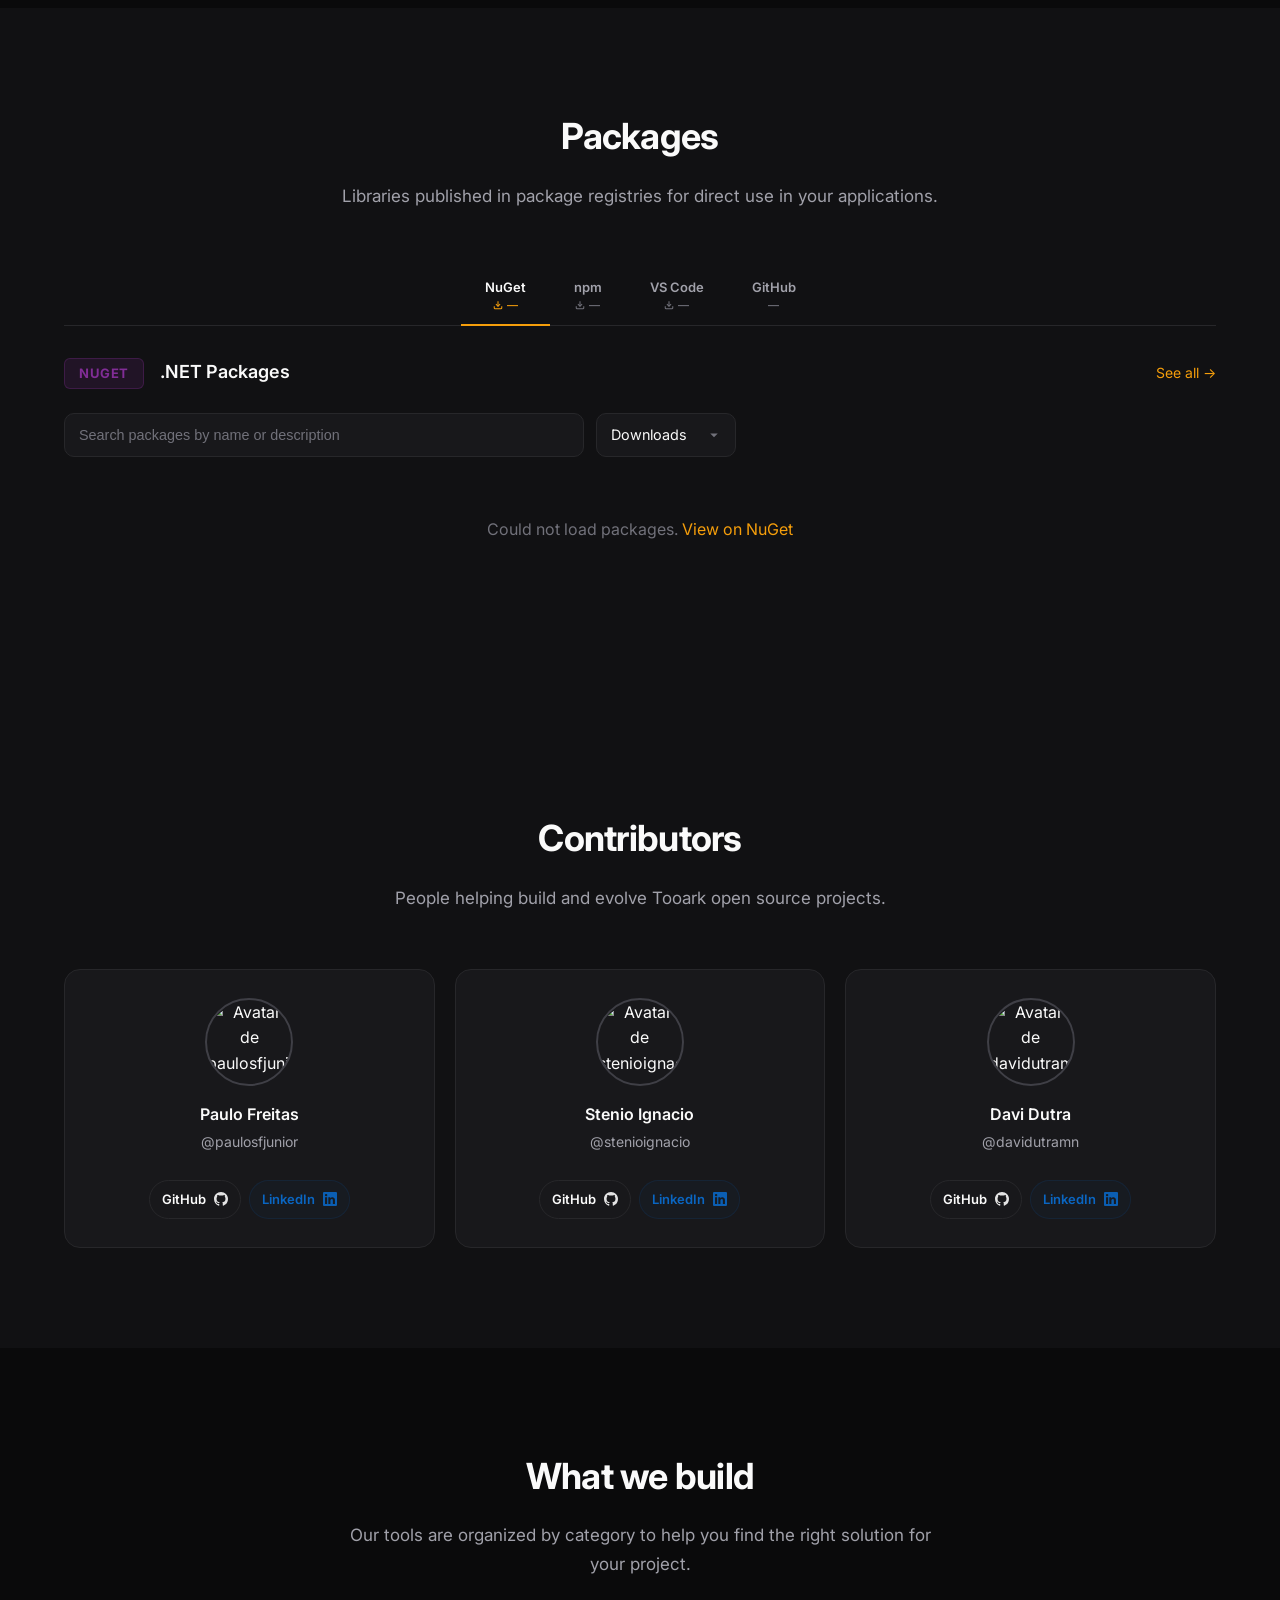
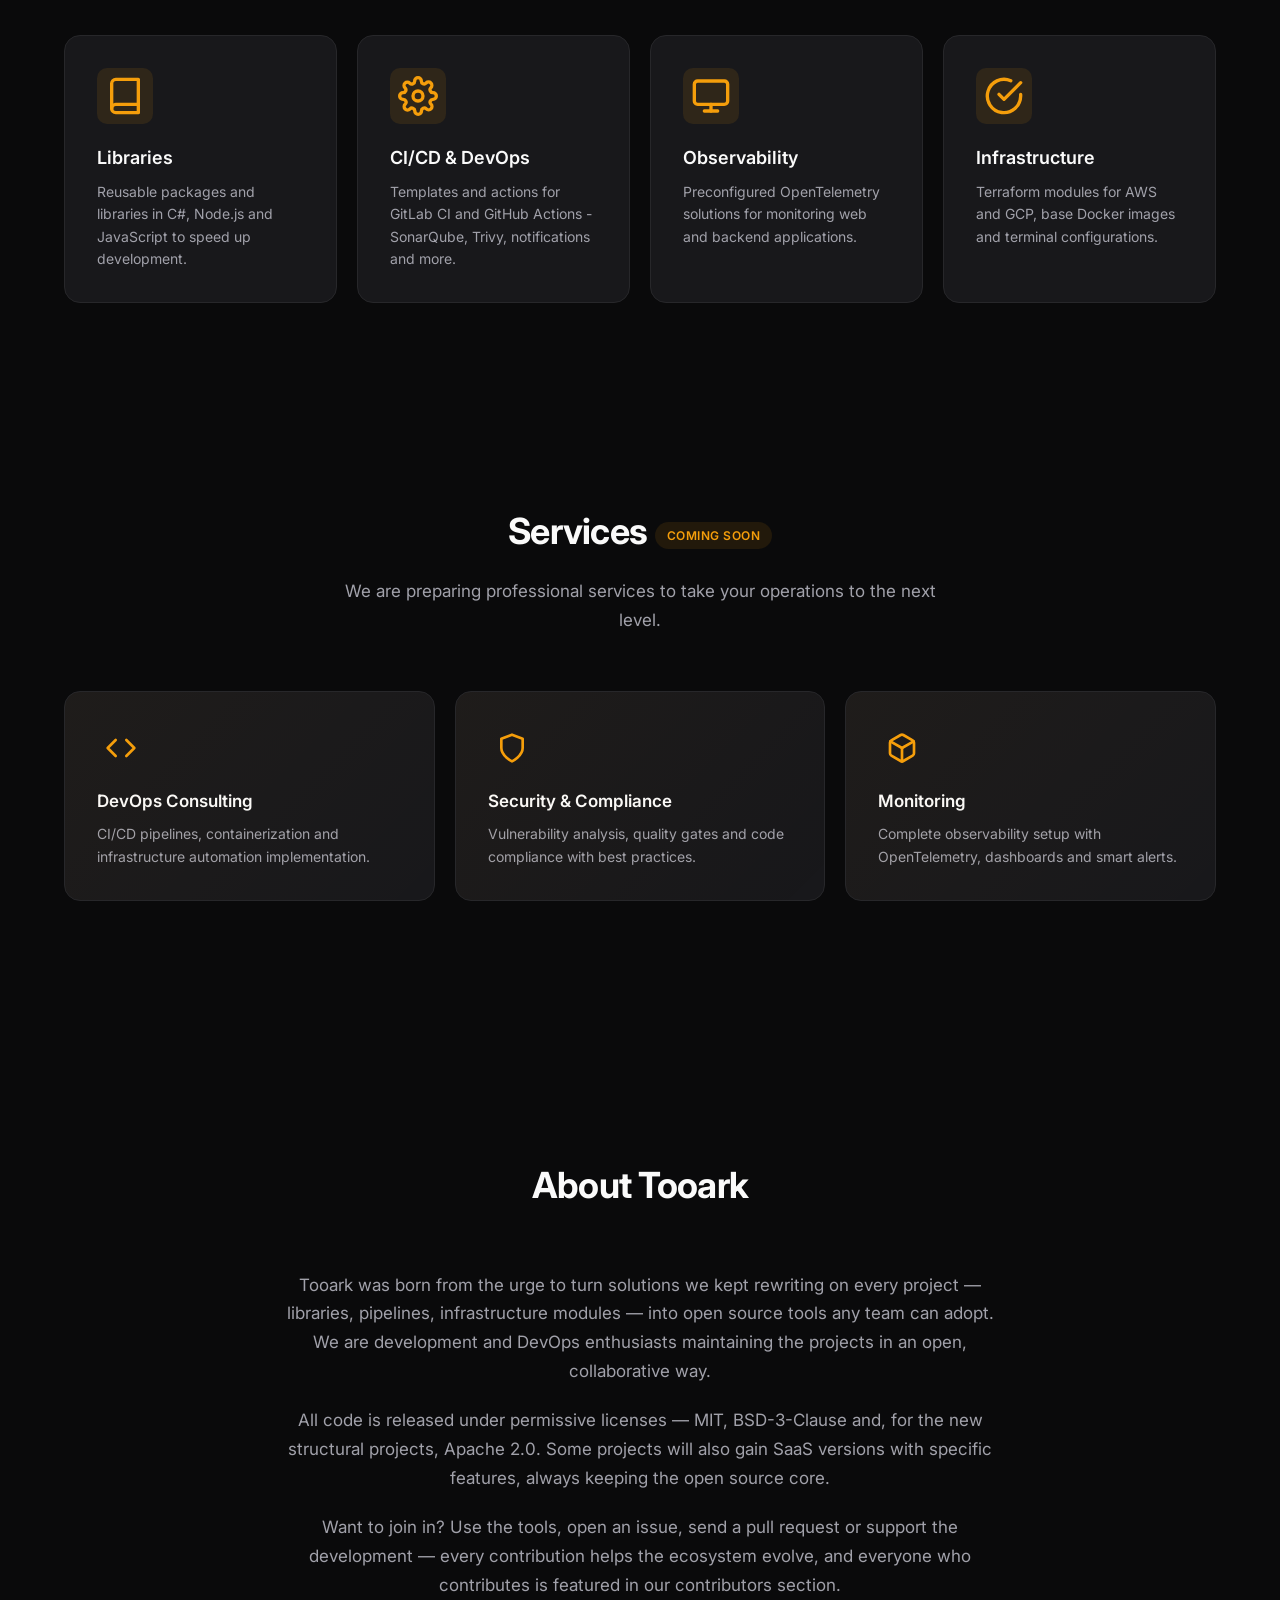
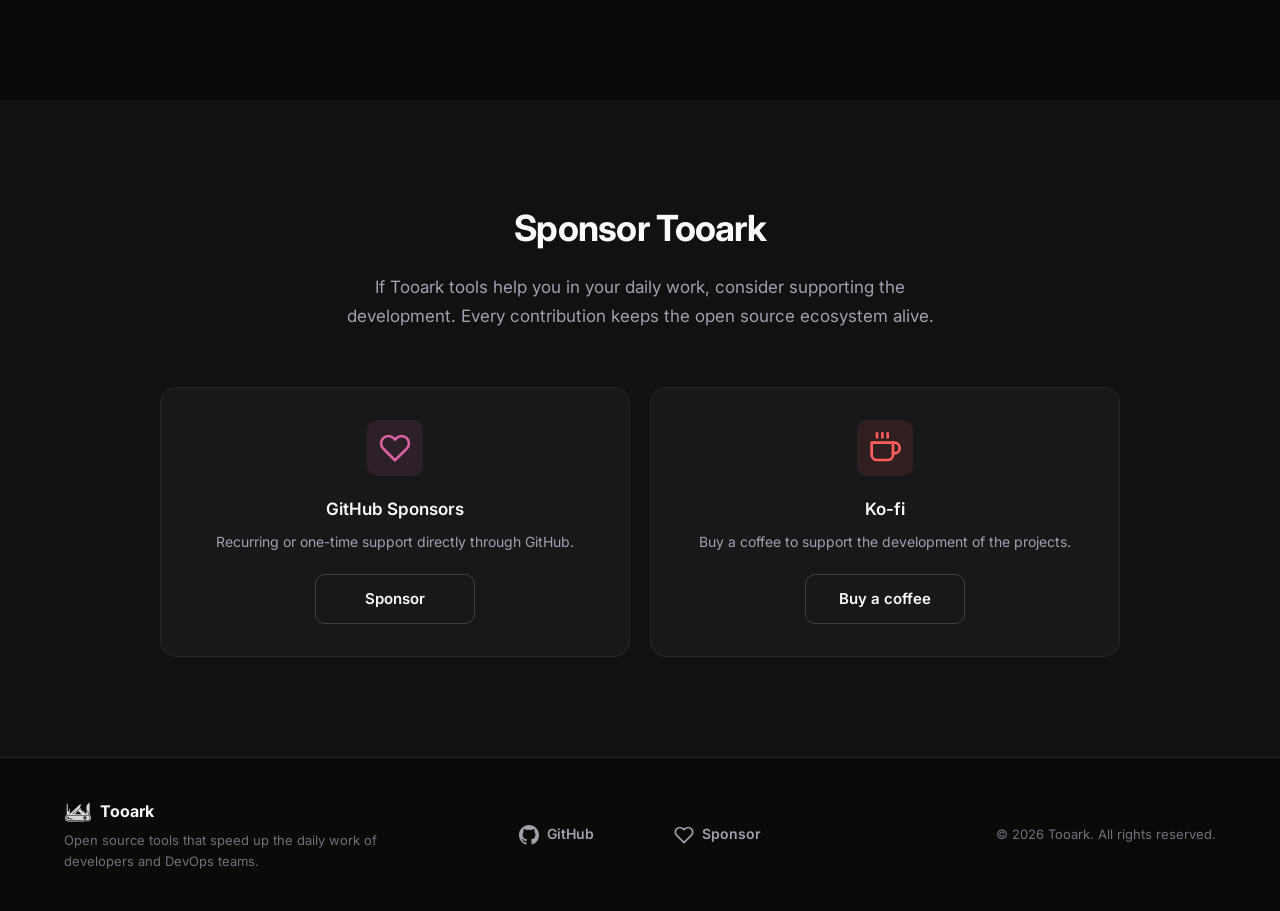
==== commit 0ddb592f: "feat(home): abas na seção de pacotes com totais e correção do NuGet - organizar a seção de pacotes e" ====
--- a/index.html
+++ b/index.html
@@ -336,10 +336,83 @@
             Bibliotecas publicadas em registros de pacotes para uso direto em
             suas aplicações.
           </p>
+          <p class="packages__total" id="packagesTotal" hidden></p>
+        </div>
+
+        <div
+          class="packages__tabs"
+          role="tablist"
+          data-i18n-aria-label="packages.tabsAria"
+          aria-label="Registros de pacotes"
+        >
+          <button
+            class="packages__tab active"
+            id="packagesTabNuget"
+            type="button"
+            role="tab"
+            aria-selected="true"
+            aria-controls="packagesPanelNuget"
+          >
+            <span class="packages__tab-name">NuGet</span>
+            <span
+              class="packages__tab-stat packages__tab-stat--downloads"
+              id="nugetTabStat"
+              >—</span
+            >
+          </button>
+          <button
+            class="packages__tab"
+            id="packagesTabNpm"
+            type="button"
+            role="tab"
+            aria-selected="false"
+            aria-controls="packagesPanelNpm"
+            tabindex="-1"
+          >
+            <span class="packages__tab-name">npm</span>
+            <span
+              class="packages__tab-stat packages__tab-stat--downloads"
+              id="npmTabStat"
+              >—</span
+            >
+          </button>
+          <button
+            class="packages__tab"
+            id="packagesTabExtensions"
+            type="button"
+            role="tab"
+            aria-selected="false"
+            aria-controls="packagesPanelExtensions"
+            tabindex="-1"
+          >
+            <span class="packages__tab-name">VS Code</span>
+            <span
+              class="packages__tab-stat packages__tab-stat--downloads"
+              id="extensionsTabStat"
+              >—</span
+            >
+          </button>
+          <button
+            class="packages__tab"
+            id="packagesTabGhpkg"
+            type="button"
+            role="tab"
+            aria-selected="false"
+            aria-controls="packagesPanelGhpkg"
+            tabindex="-1"
+          >
+            <span class="packages__tab-name">GitHub</span>
+            <span class="packages__tab-stat" id="ghpkgTabStat">—</span>
+          </button>
         </div>
 
         <!-- NuGet -->
-        <div class="packages__registry">
+        <div
+          class="packages__registry"
+          id="packagesPanelNuget"
+          role="tabpanel"
+          aria-labelledby="packagesTabNuget"
+        >
           <div class="packages__registry-header">
             <span class="registry-badge registry-badge--nuget">NuGet</span>
             <div class="packages__registry-info">
@@ -407,7 +480,13 @@
         </div>
 
         <!-- npm -->
-        <div class="packages__registry">
+        <div
+          class="packages__registry"
+          id="packagesPanelNpm"
+          role="tabpanel"
+          aria-labelledby="packagesTabNpm"
+          hidden
+        >
           <div class="packages__registry-header">
             <span class="registry-badge registry-badge--npm">npm</span>
             <div class="packages__registry-info">
@@ -474,7 +553,13 @@
         </div>
 
         <!-- VS Code / Open VSX Extensions -->
-        <div class="packages__registry">
+        <div
+          class="packages__registry"
+          id="packagesPanelExtensions"
+          role="tabpanel"
+          aria-labelledby="packagesTabExtensions"
+          hidden
+        >
           <div class="packages__registry-header">
             <span class="registry-badge registry-badge--vscode">VS Code</span>
             <div class="packages__registry-info">
@@ -515,7 +600,13 @@
         </div>
 
         <!-- GitHub Packages -->
-        <div class="packages__registry">
+        <div
+          class="packages__registry"
+          id="packagesPanelGhpkg"
+          role="tabpanel"
+          aria-labelledby="packagesTabGhpkg"
+          hidden
+        >
           <div class="packages__registry-header">
             <span class="registry-badge registry-badge--github">GitHub</span>
             <div class="packages__registry-info">
--- a/css/style.css
+++ b/css/style.css
@@ -737,11 +737,91 @@
 /* ============================================
    PACKAGES
    ============================================ */
+.packages__total {
+  margin-top: 20px;
+  font-size: 0.938rem;
+  color: var(--color-text-secondary);
+}
+
+.packages__total-value {
+  font-size: 1.25rem;
+  font-weight: 700;
+  color: var(--color-primary);
+  font-variant-numeric: tabular-nums;
+}
+
+.packages__tabs {
+  display: flex;
+  justify-content: center;
+  flex-wrap: wrap;
+  border-bottom: 1px solid var(--color-border);
+  margin-bottom: 32px;
+}
+
+.packages__tab {
+  display: inline-flex;
+  flex-direction: column;
+  align-items: center;
+  gap: 2px;
+  padding: 12px 24px;
+  margin-bottom: -1px;
+  font-size: 0.813rem;
+  font-weight: 500;
+  line-height: 1.3;
+  color: var(--color-text-secondary);
+  border-bottom: 2px solid transparent;
+  transition: all var(--transition);
+}
+
+.packages__tab-name {
+  font-weight: 600;
+}
+
+.packages__tab-stat {
+  display: inline-flex;
+  align-items: center;
+  gap: 4px;
+  font-size: 0.688rem;
+  color: var(--color-text-muted);
+  font-variant-numeric: tabular-nums;
+}
+
+.packages__tab-stat--downloads::before {
+  content: "";
+  width: 10px;
+  height: 10px;
+  background: currentColor;
+  -webkit-mask: url('data:image/svg+xml;utf8,<svg xmlns="http://www.w3.org/2000/svg" viewBox="0 0 24 24" fill="none" stroke="black" stroke-width="2.5"><path d="M21 15v4a2 2 0 0 1-2 2H5a2 2 0 0 1-2-2v-4"/><polyline points="7 10 12 15 17 10"/><line x1="12" y1="15" x2="12" y2="3"/></svg>')
+    center / contain no-repeat;
+  mask: url('data:image/svg+xml;utf8,<svg xmlns="http://www.w3.org/2000/svg" viewBox="0 0 24 24" fill="none" stroke="black" stroke-width="2.5"><path d="M21 15v4a2 2 0 0 1-2 2H5a2 2 0 0 1-2-2v-4"/><polyline points="7 10 12 15 17 10"/><line x1="12" y1="15" x2="12" y2="3"/></svg>')
+    center / contain no-repeat;
+}
+
+.packages__tab:hover {
+  color: var(--color-text);
+}
+
+.packages__tab:focus-visible {
+  outline: 2px solid var(--color-primary);
+  outline-offset: -2px;
+  border-radius: var(--radius-sm);
+}
+
+.packages__tab.active {
+  color: var(--color-text);
+  border-bottom-color: var(--color-primary);
+}
+
+.packages__tab.active .packages__tab-stat {
+  color: var(--color-primary);
+}
+
 .packages__registry {
   margin-bottom: 48px;
 }
 
-.packages__registry:last-child {
+.packages__registry:last-child,
+.packages__registry[role="tabpanel"] {
   margin-bottom: 0;
 }
 
@@ -1361,6 +1441,15 @@
   .hero__stats {
     flex-direction: column;
     gap: 16px;
+  }
+
+  .packages__tabs {
+    display: grid;
+    grid-template-columns: repeat(4, 1fr);
+  }
+
+  .packages__tab {
+    padding: 10px 4px;
   }
 }
 
